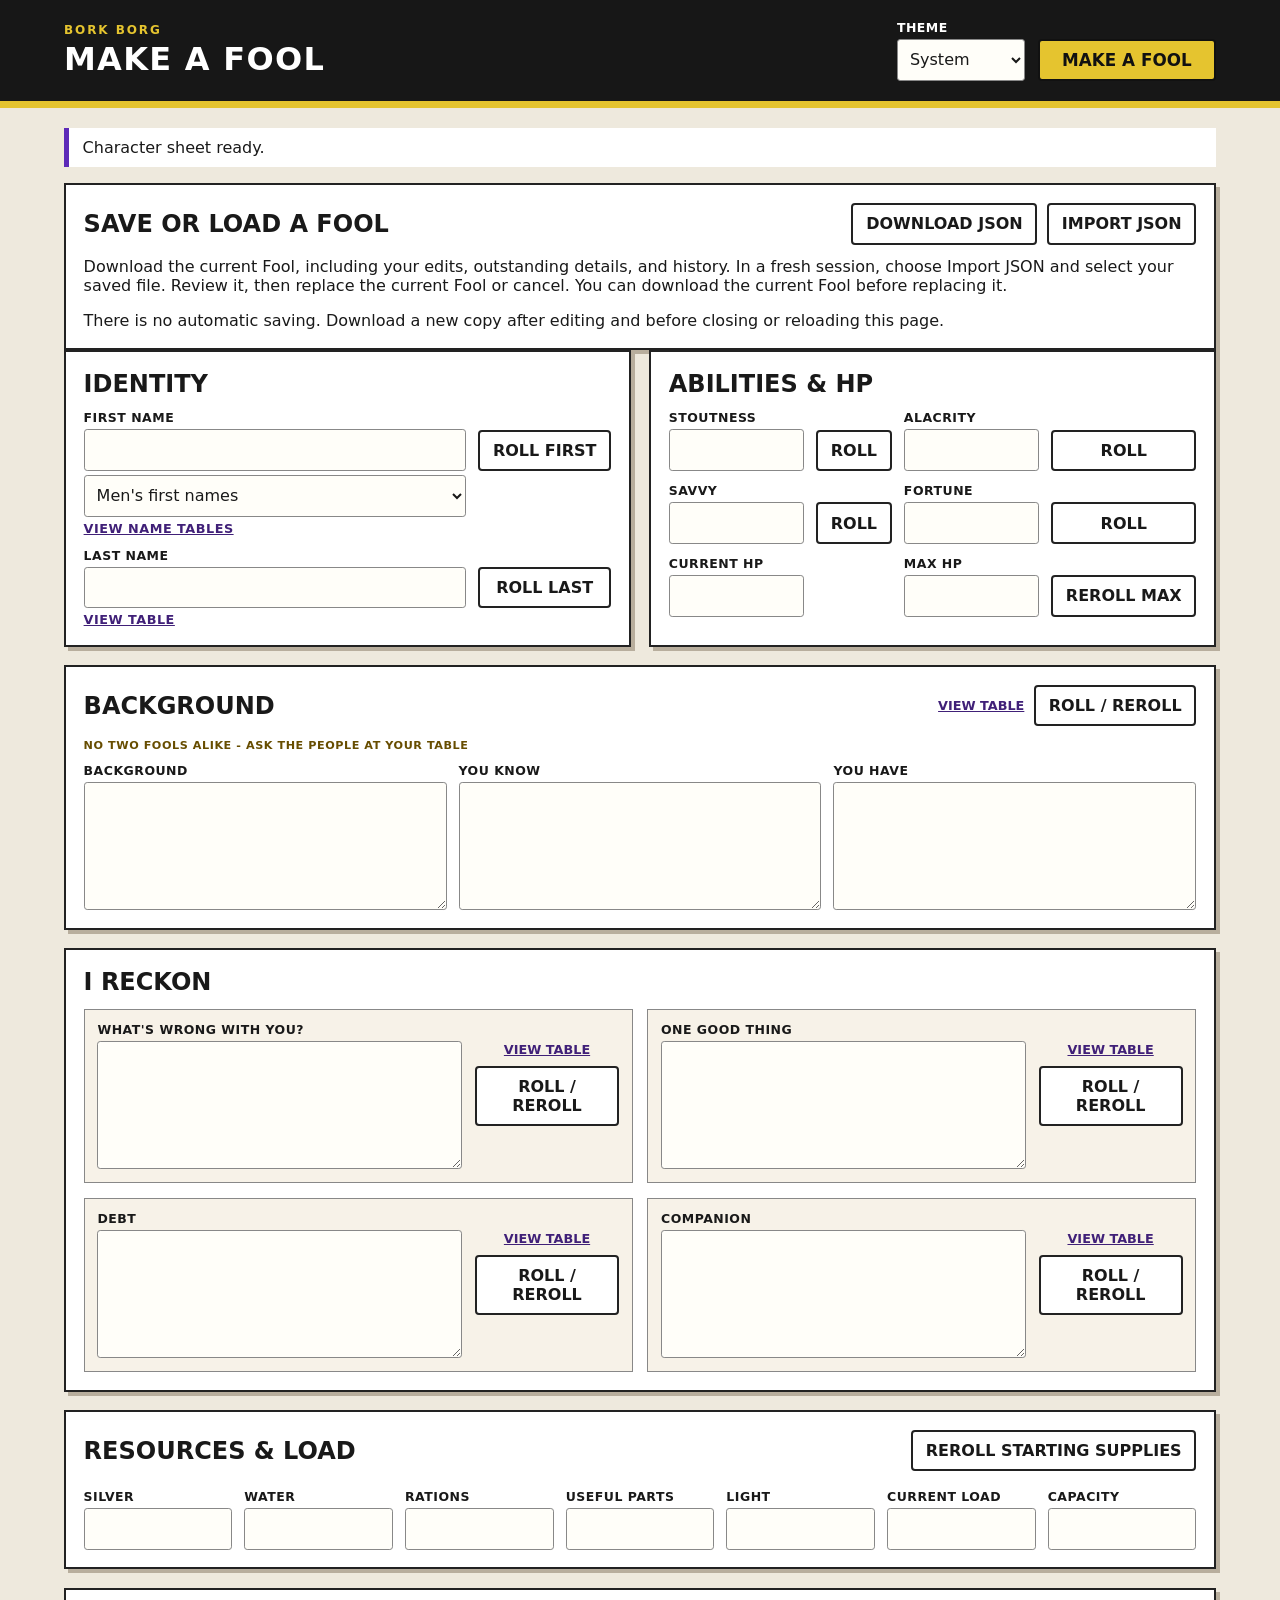
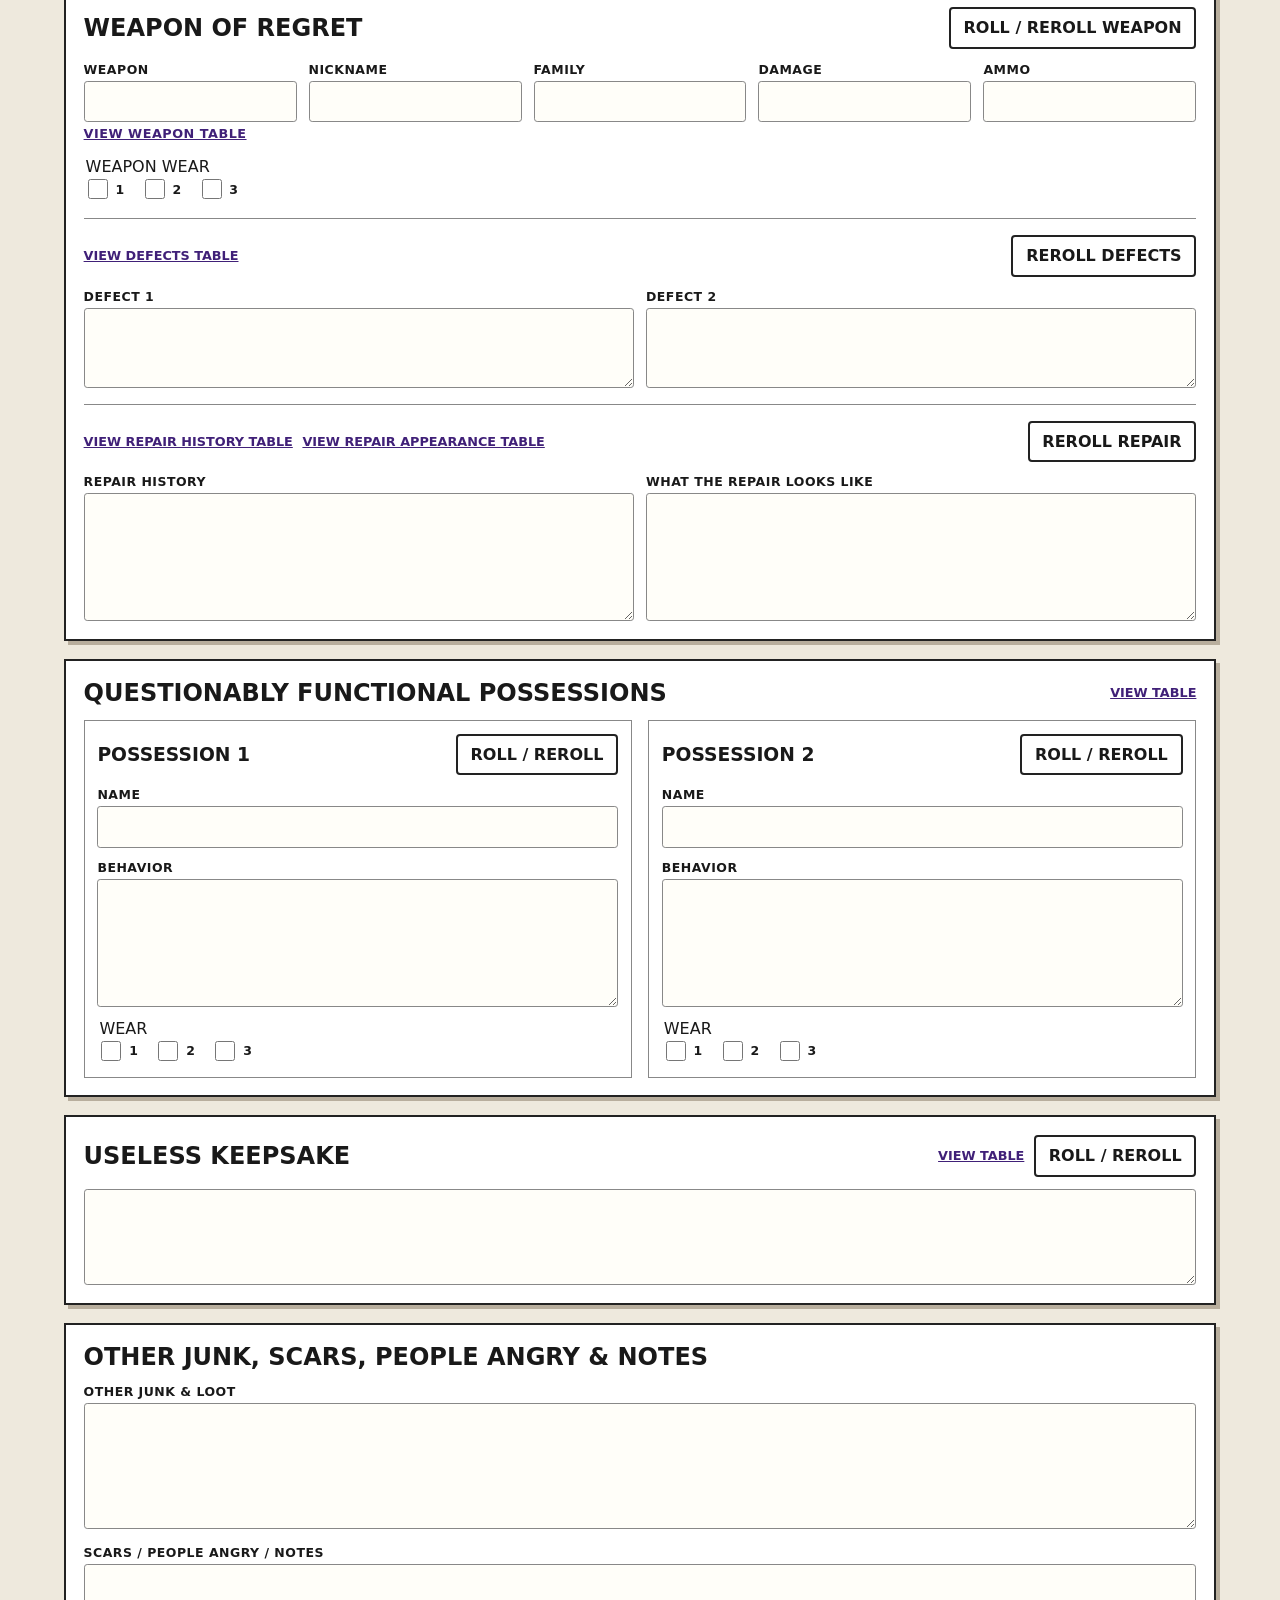
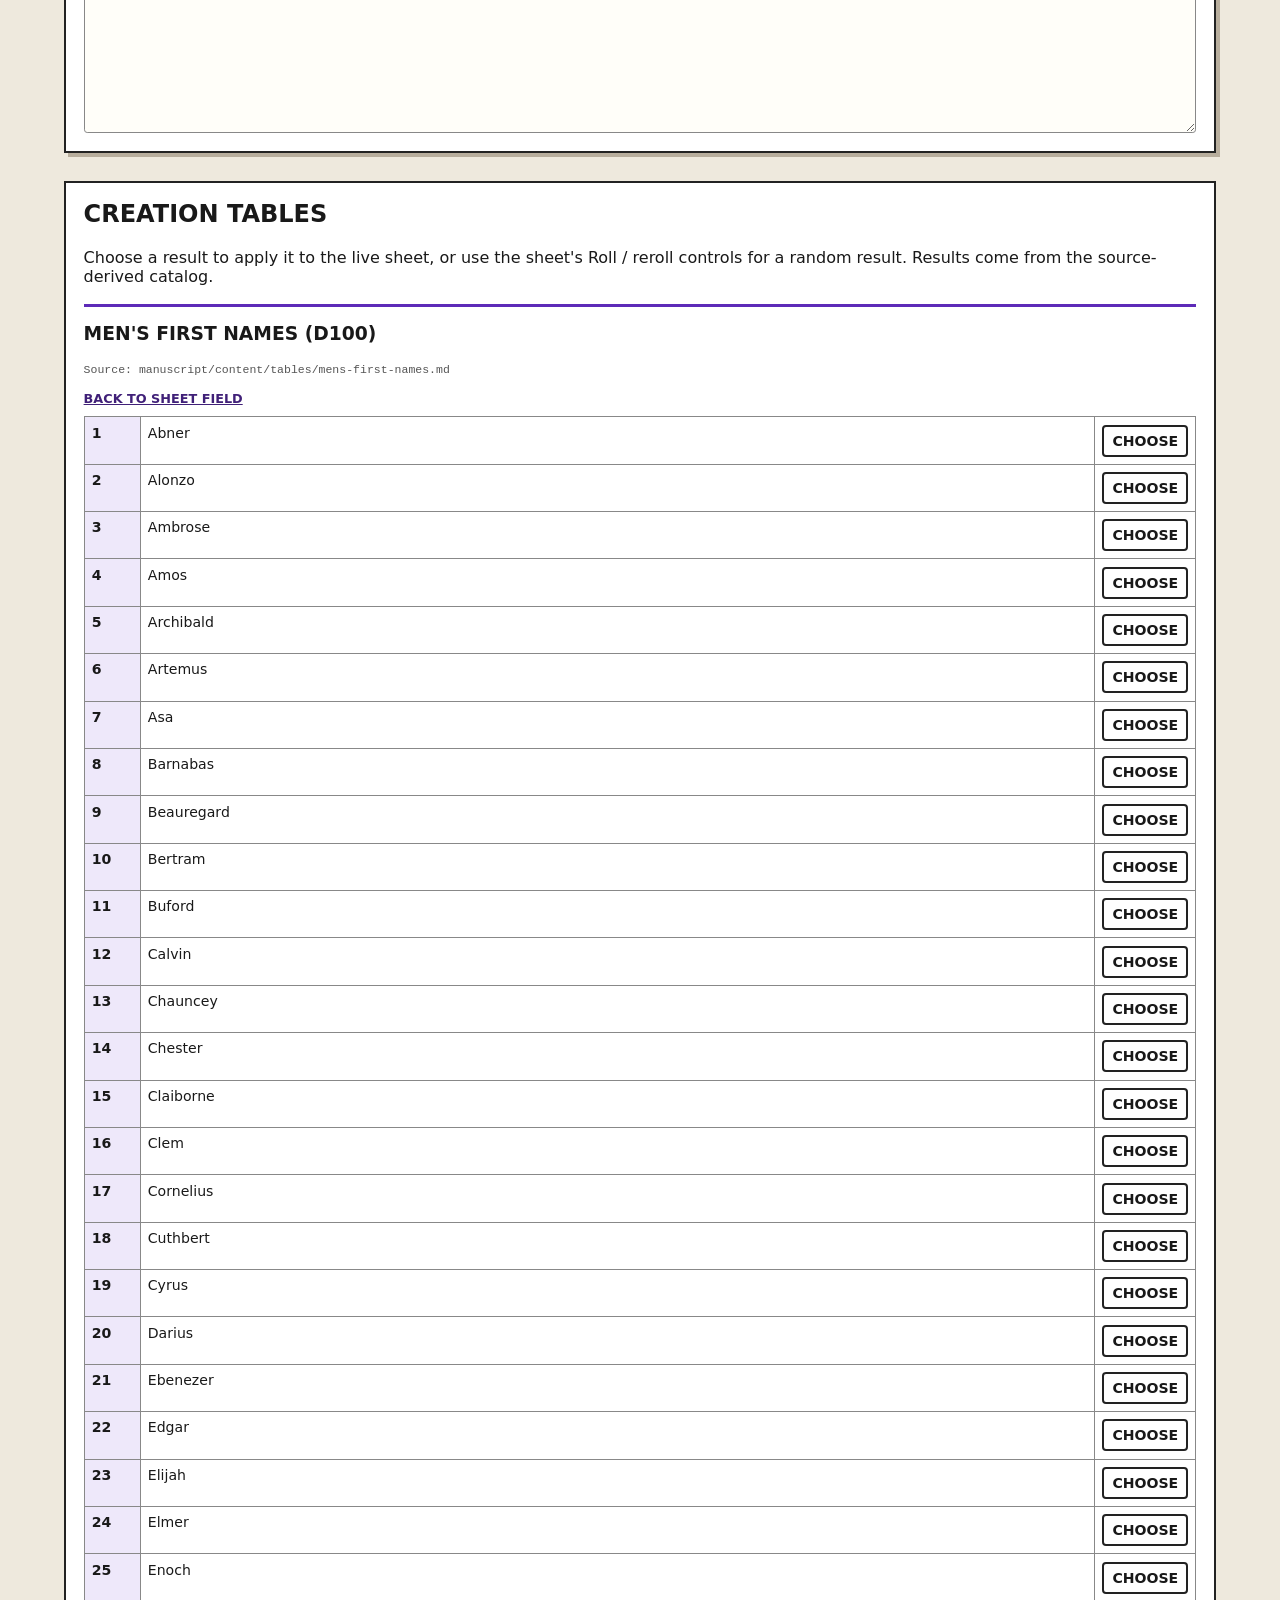
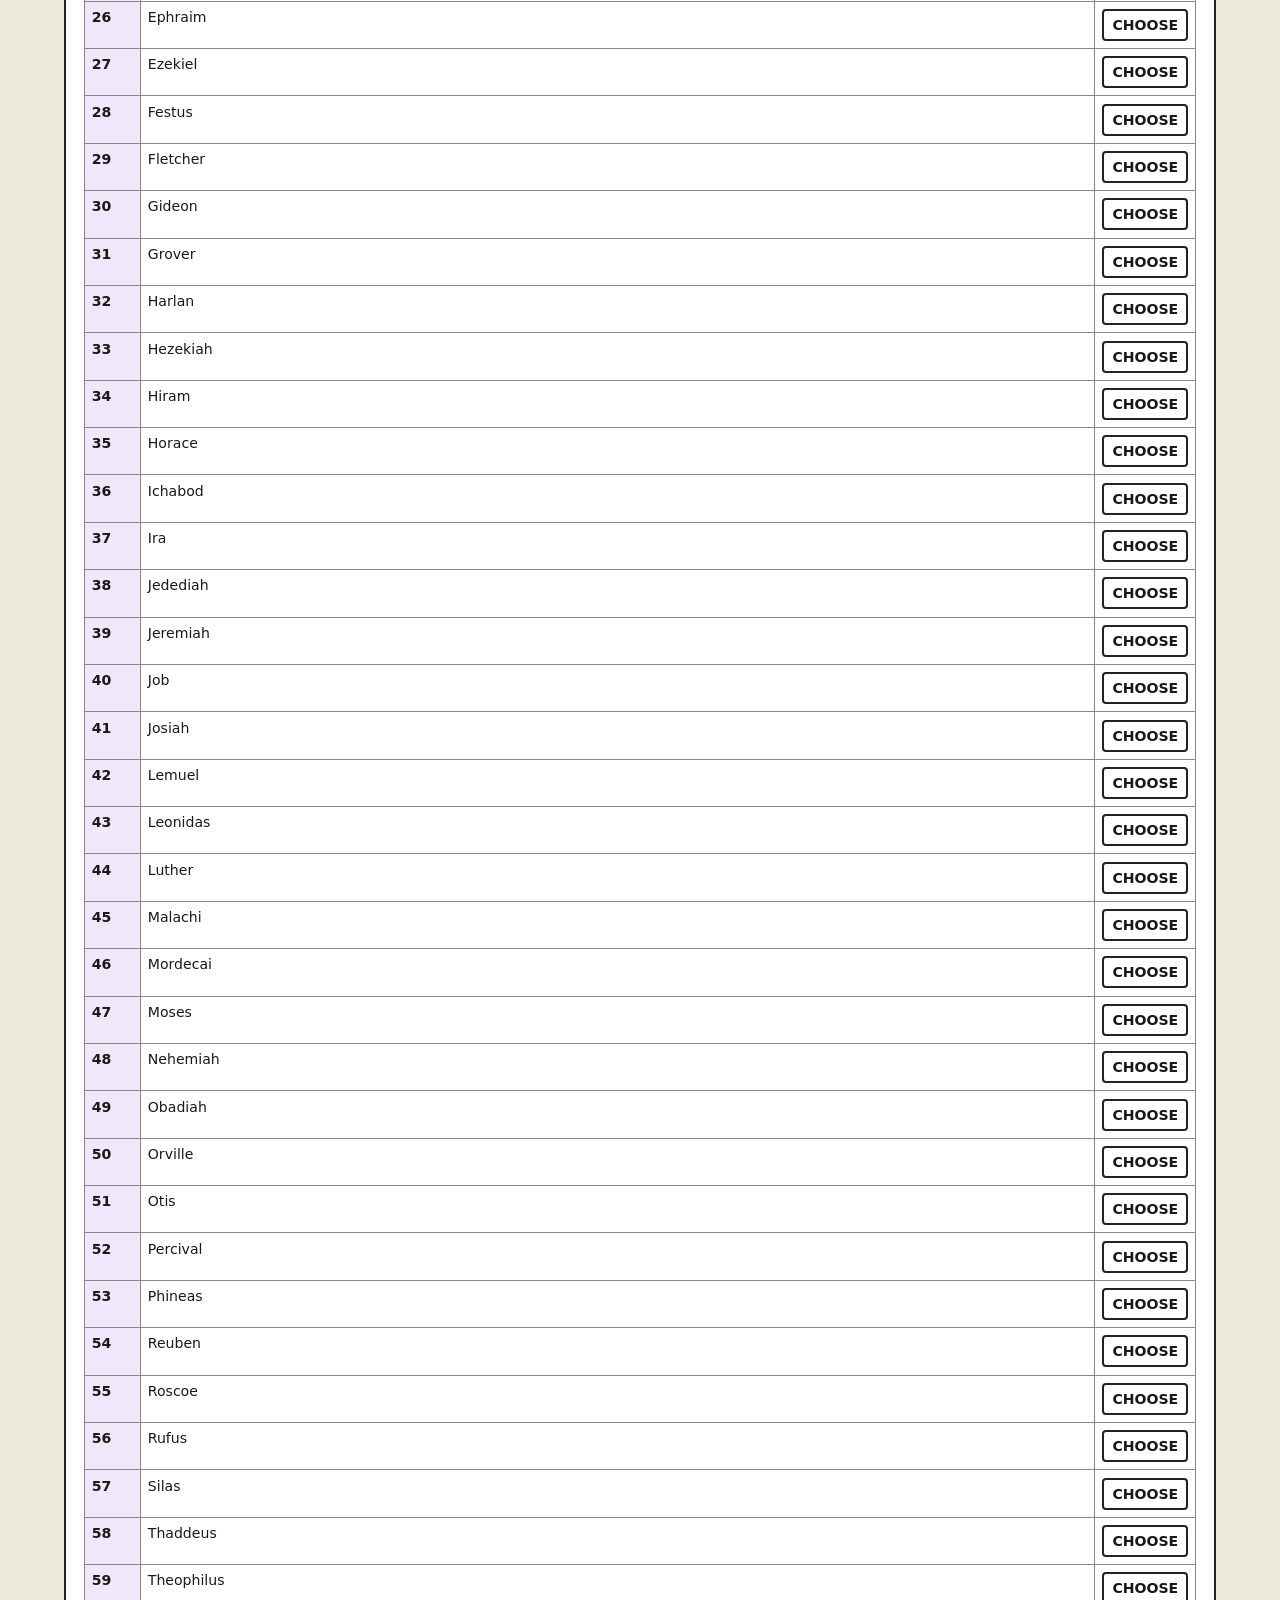
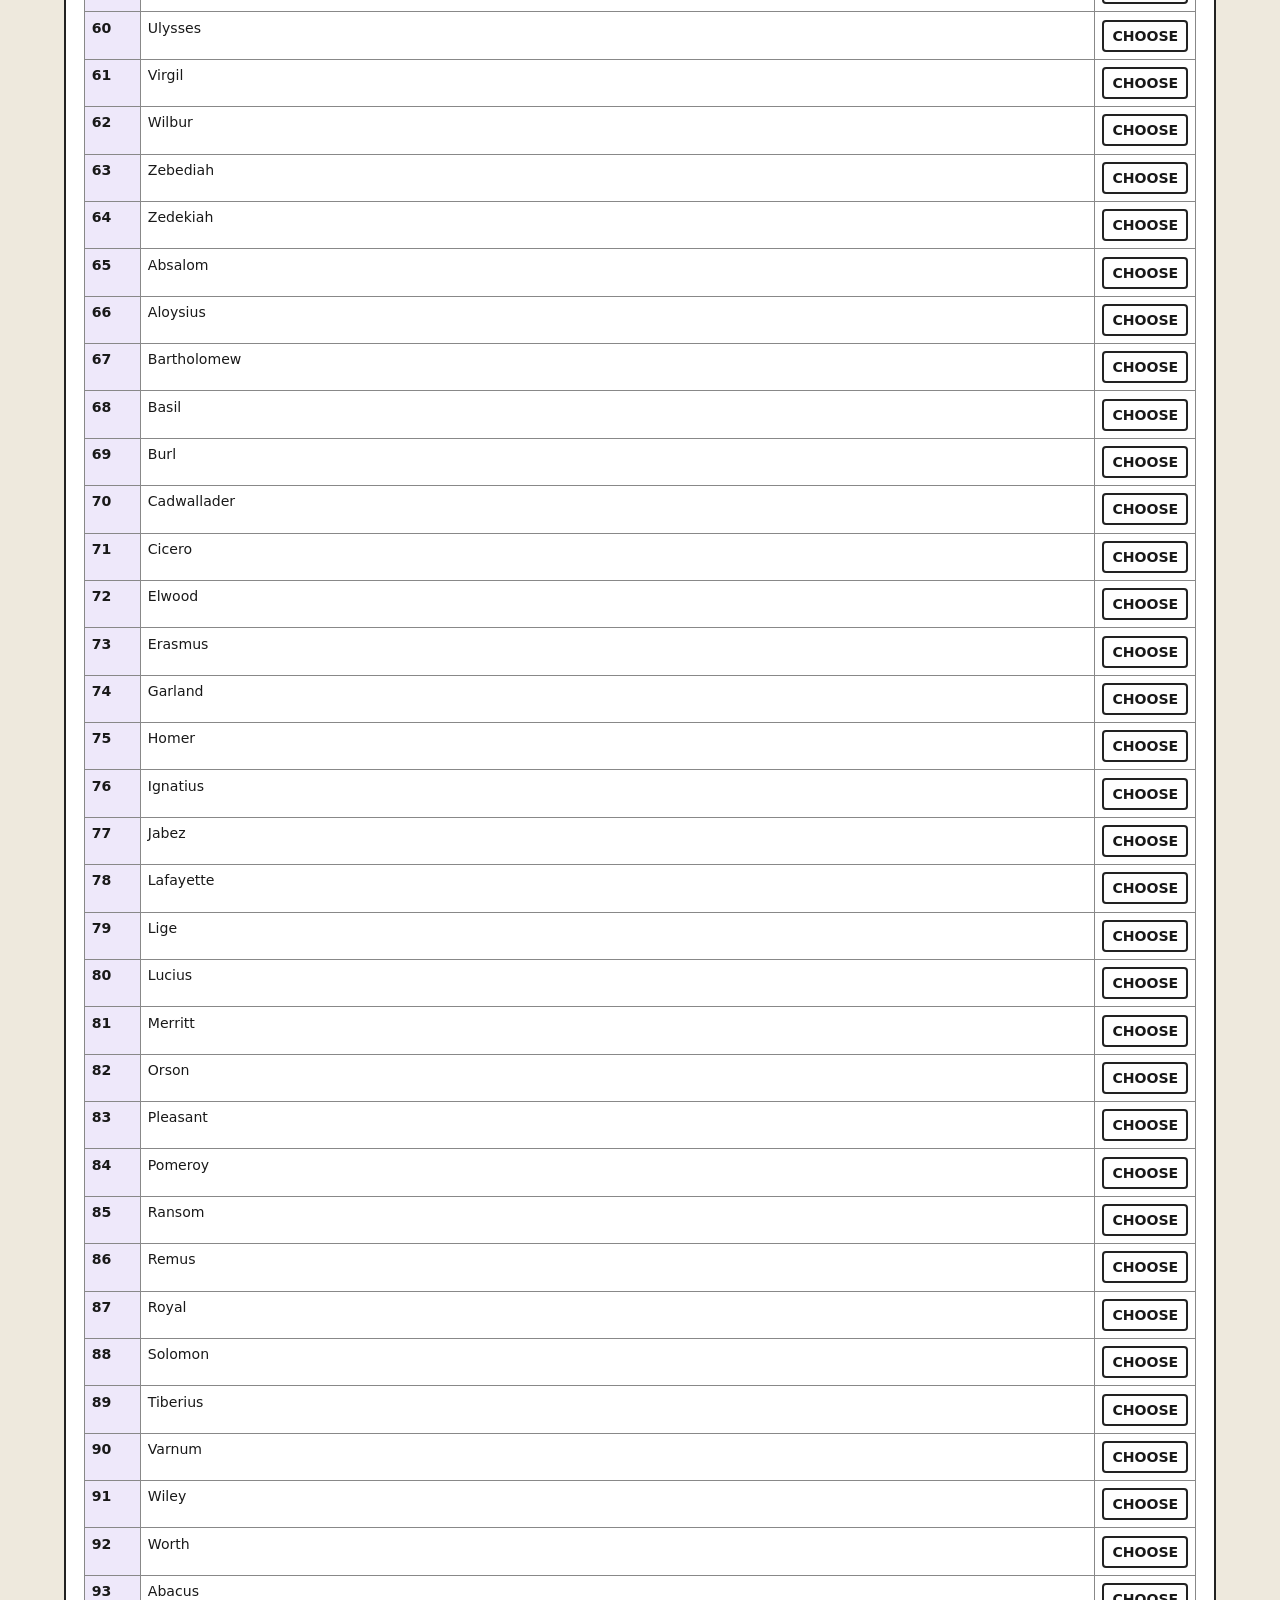
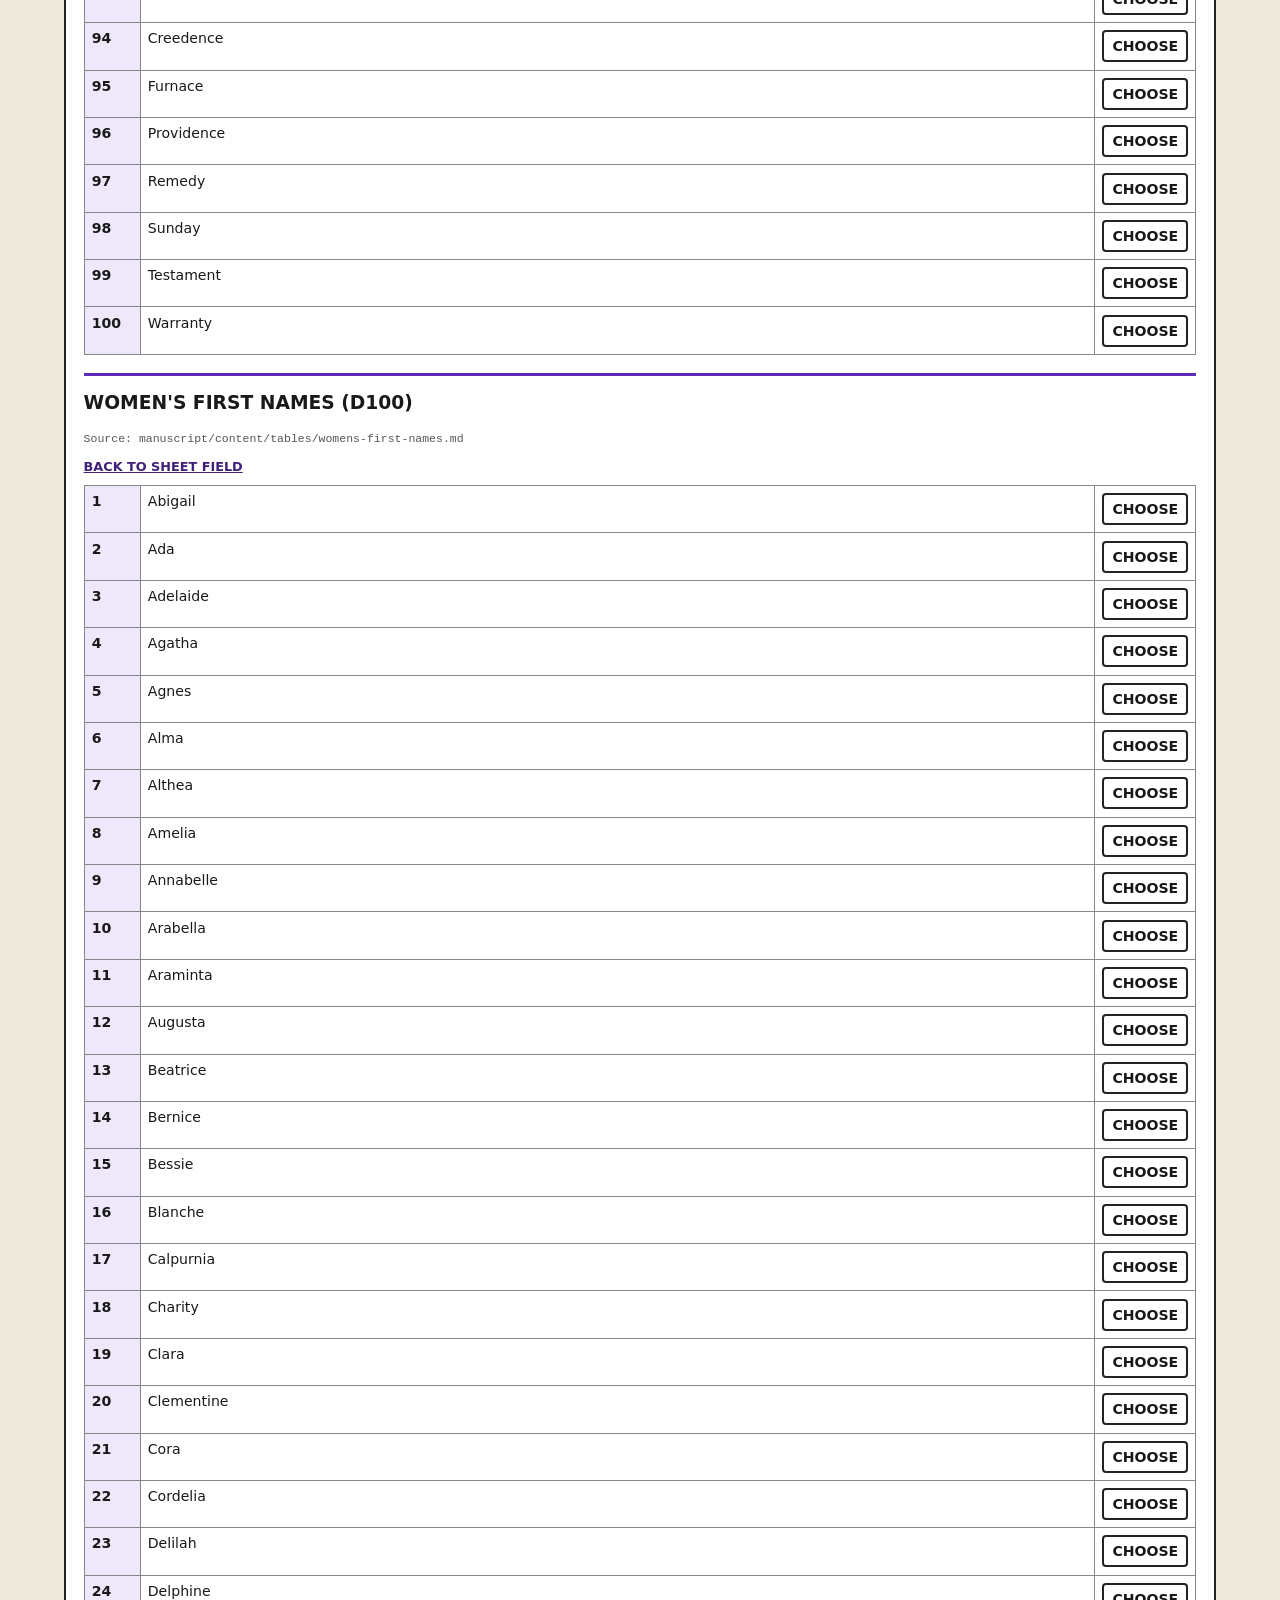
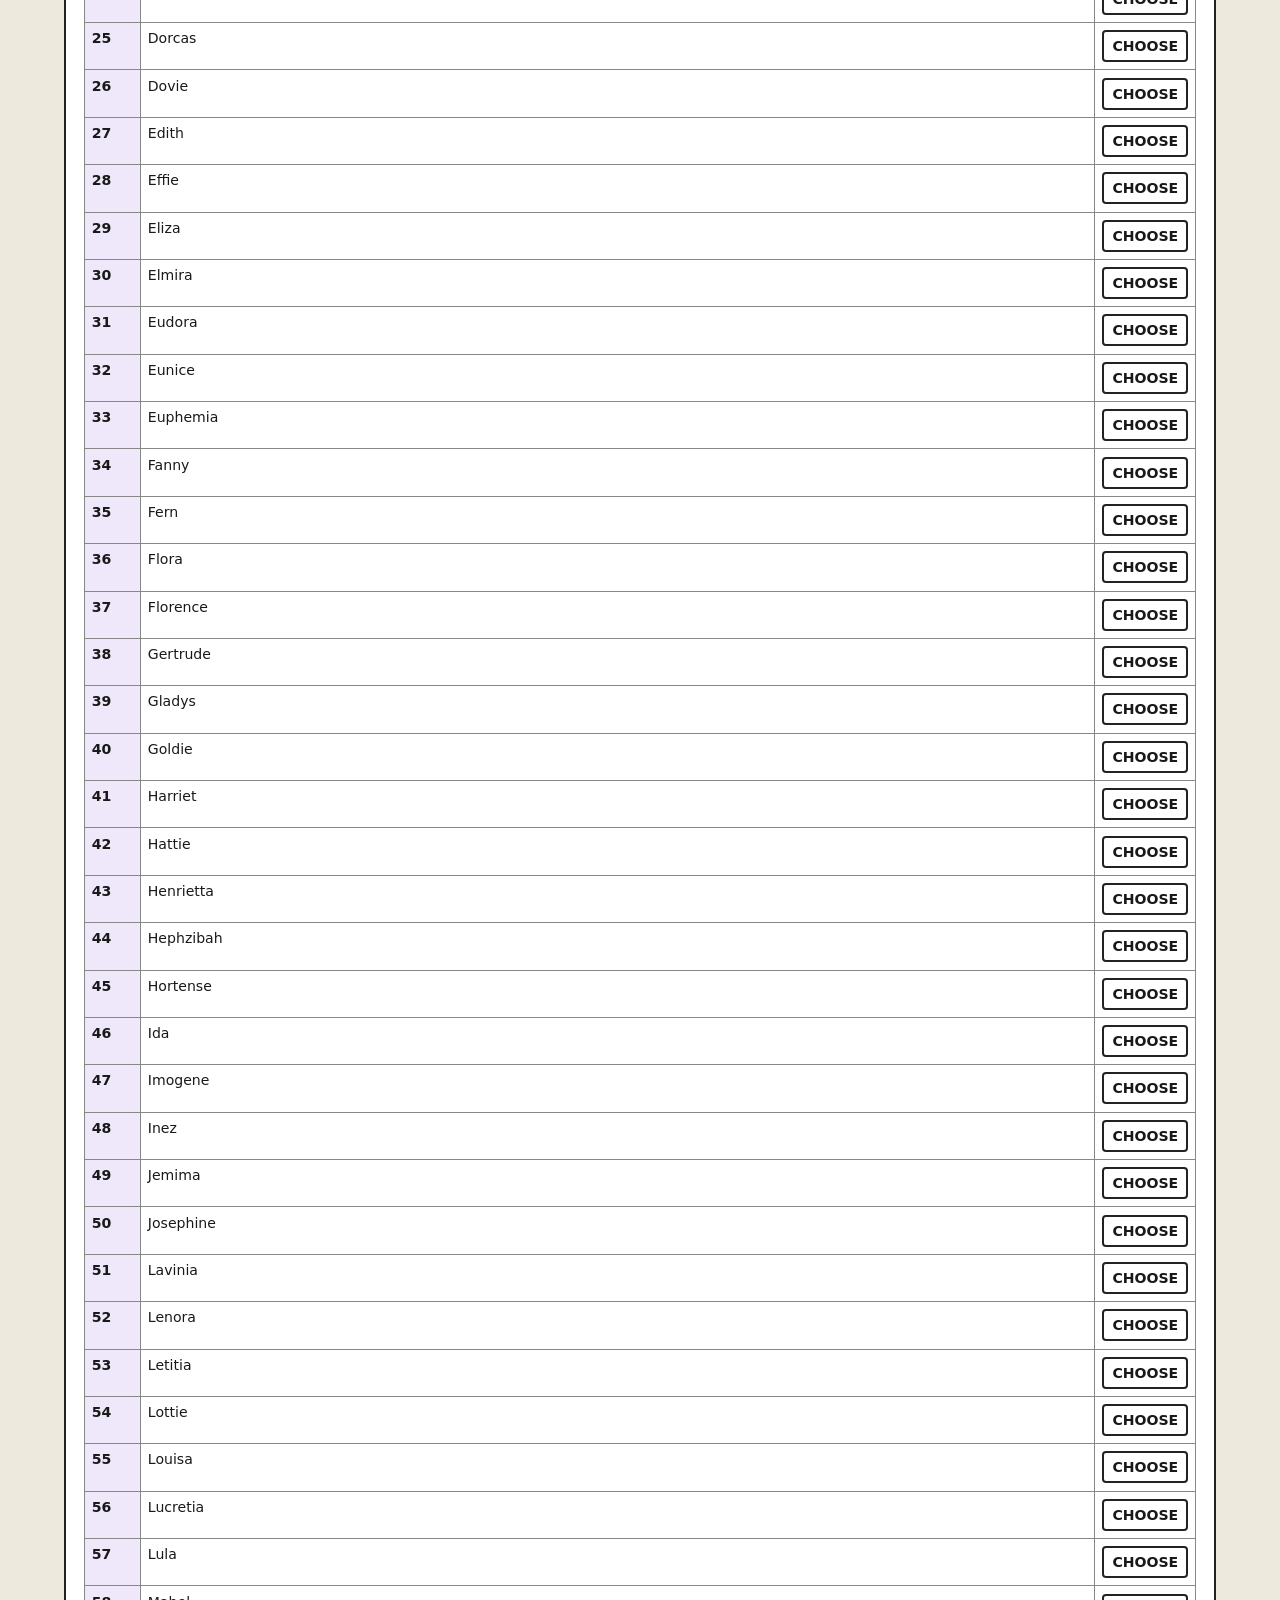
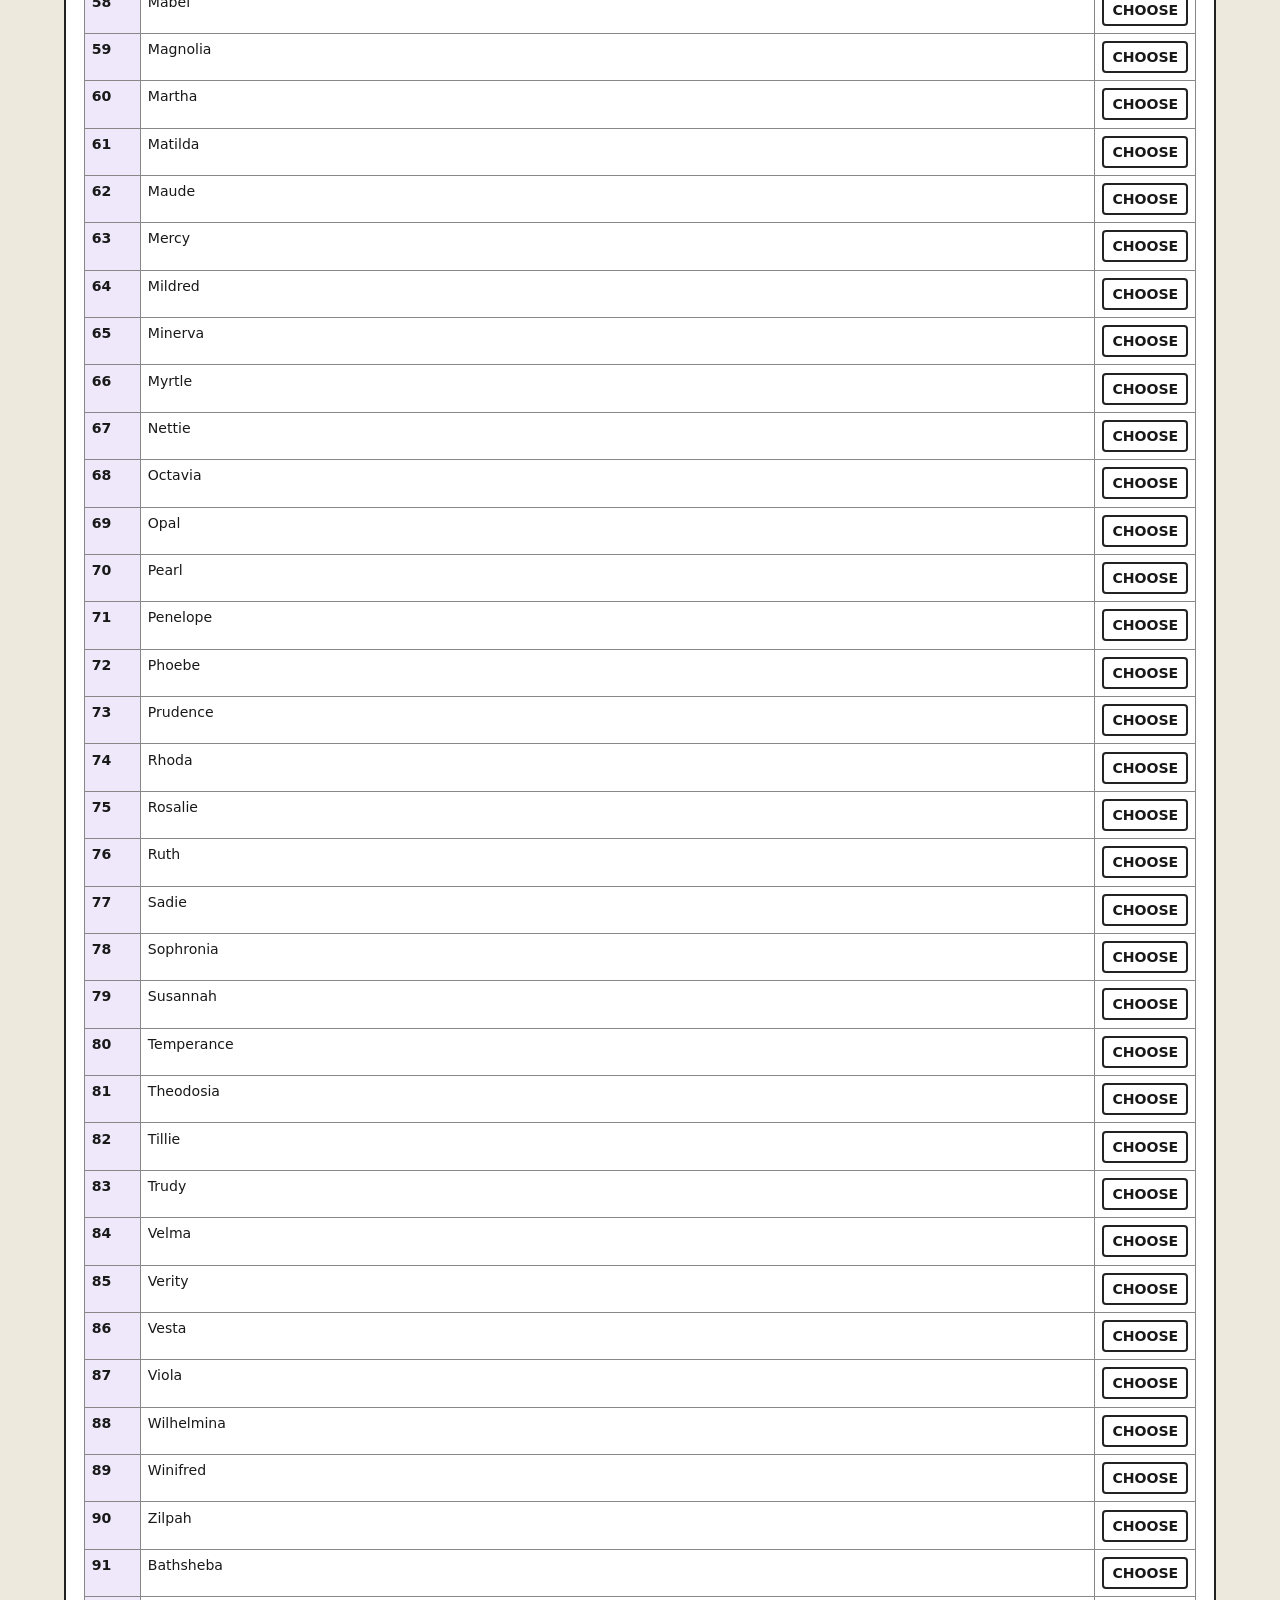
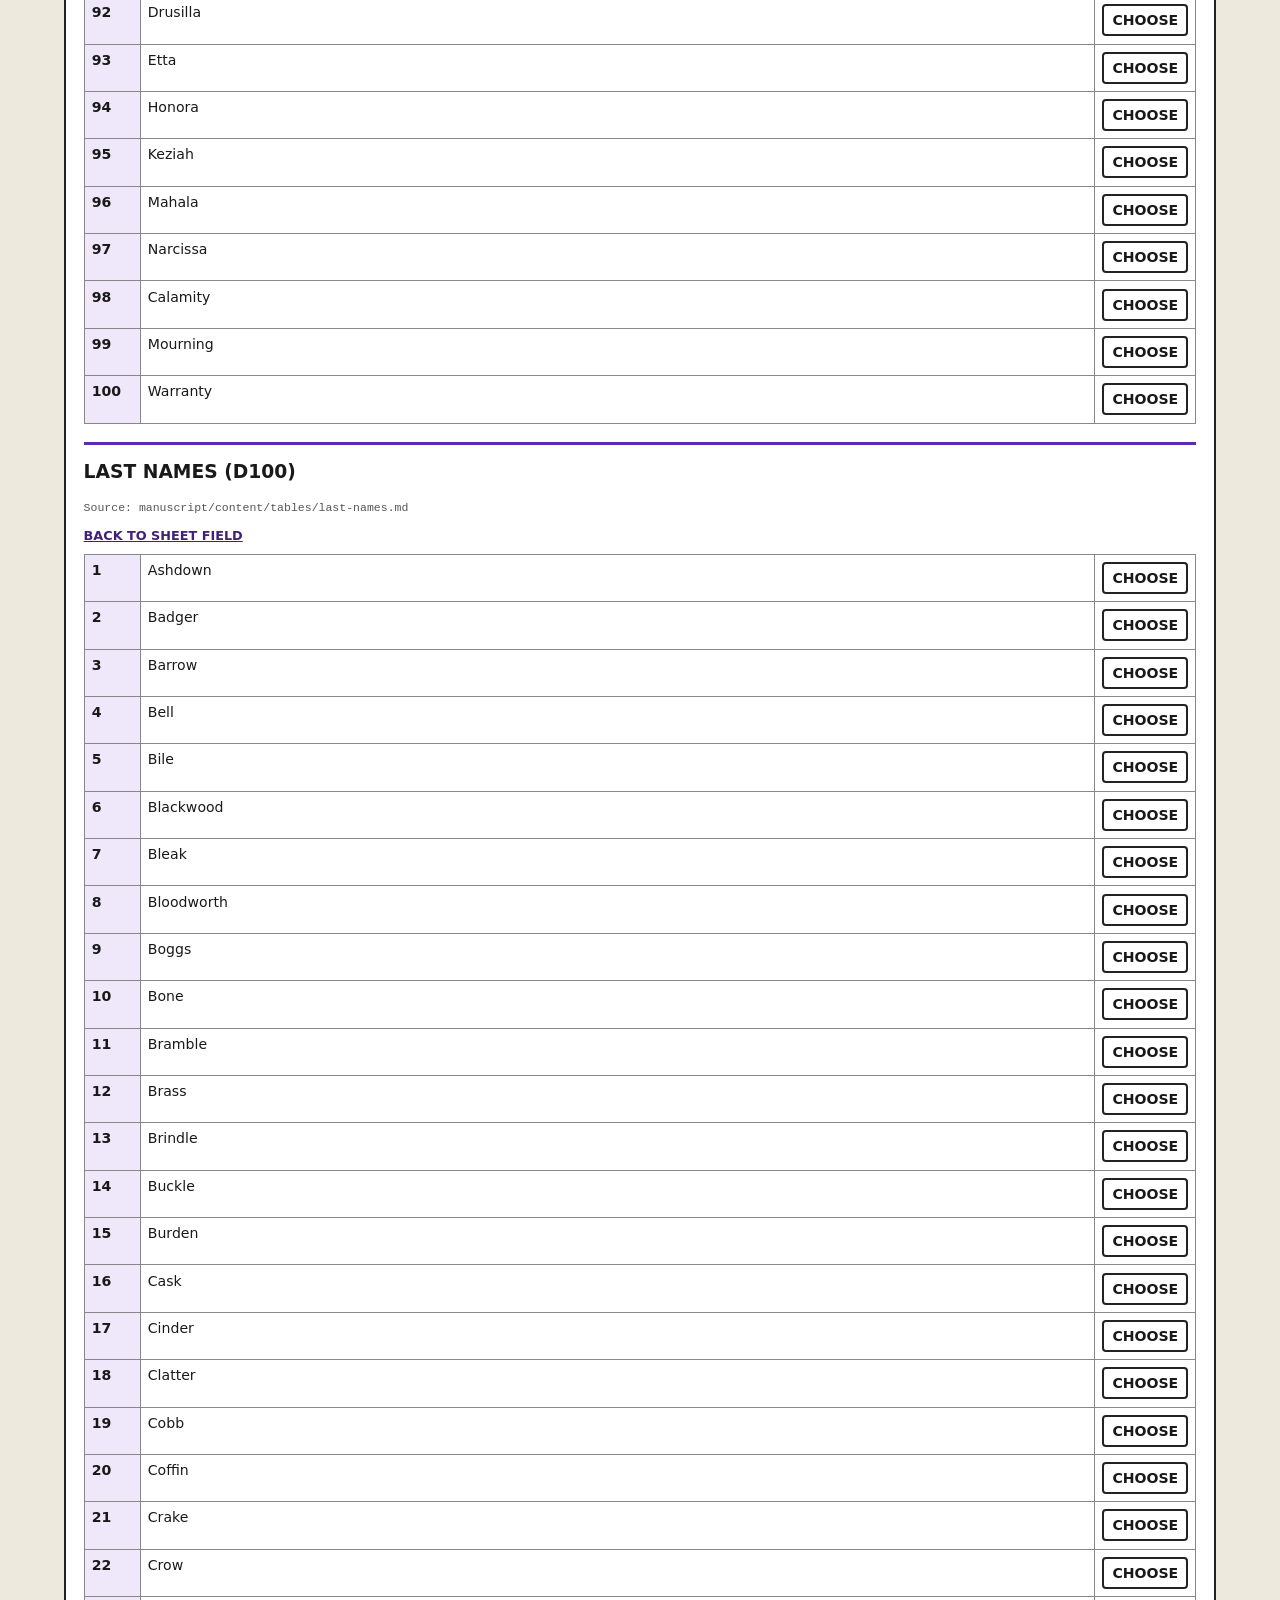
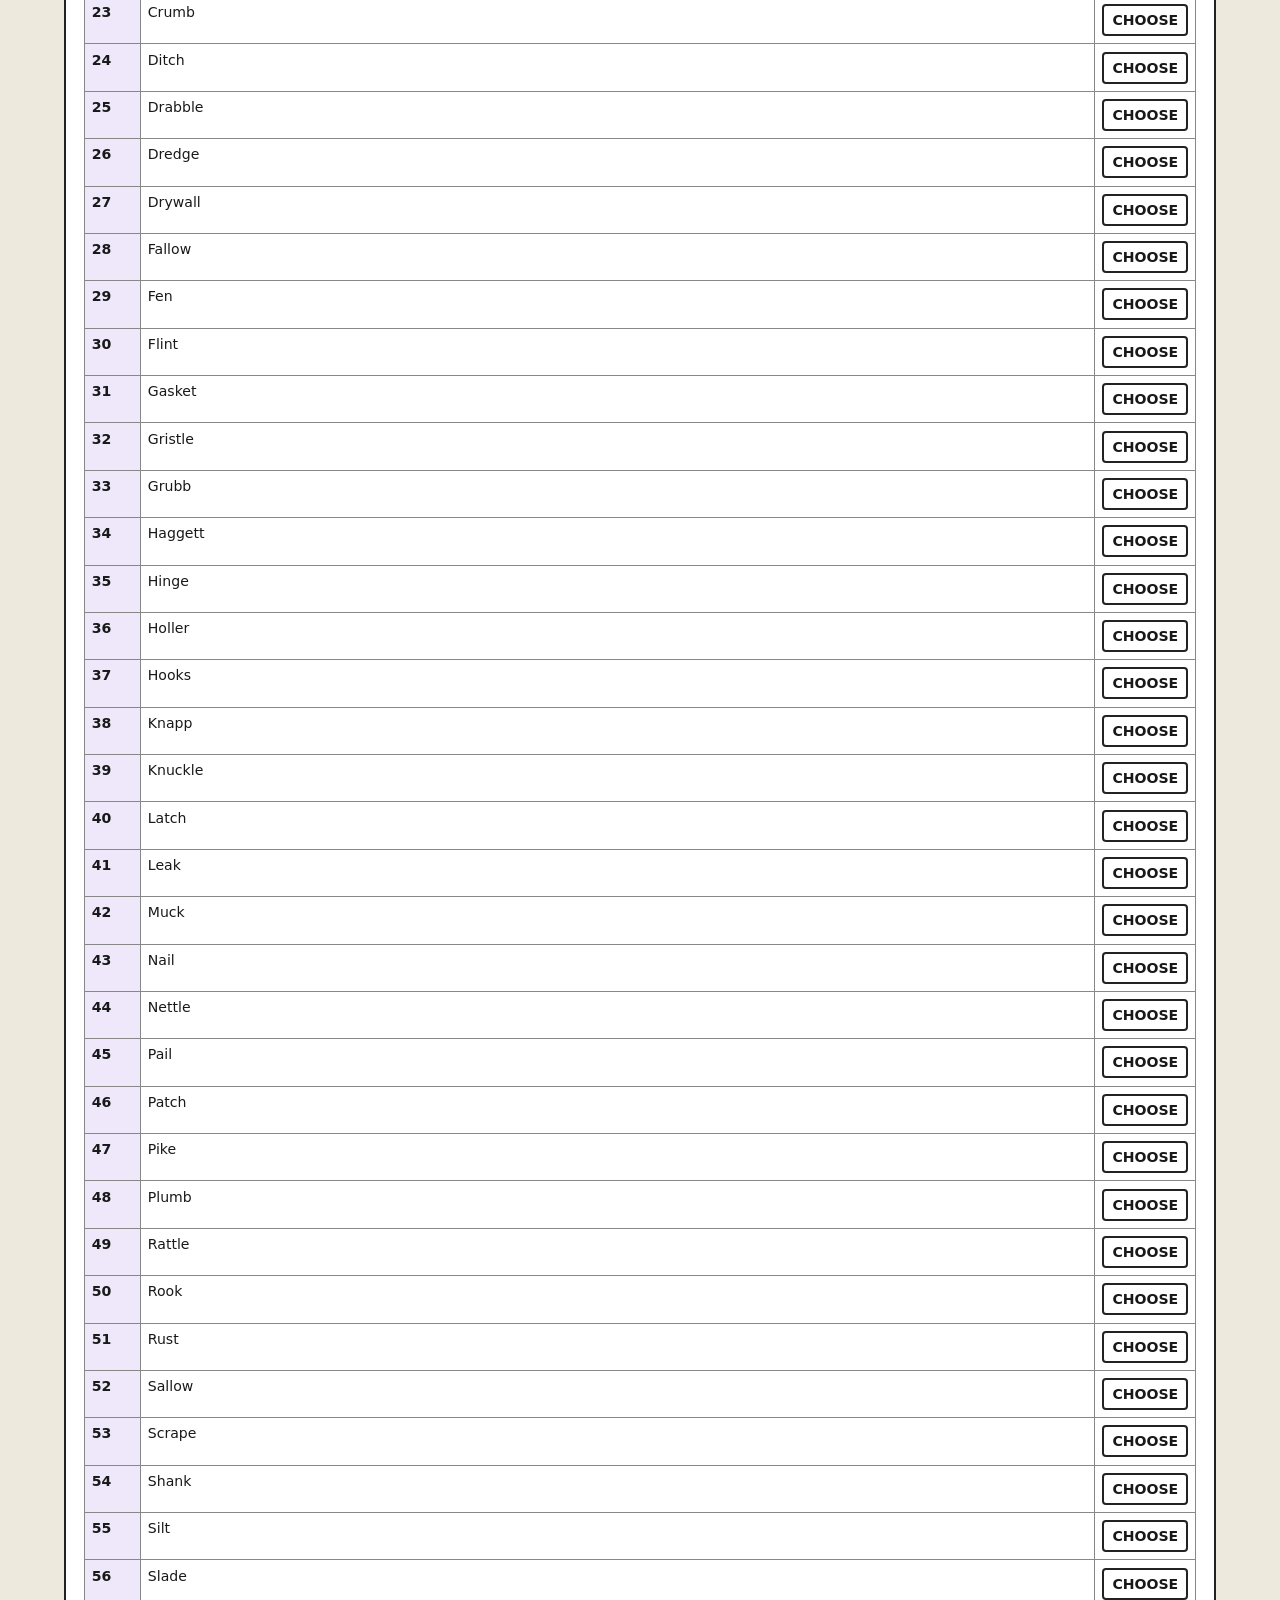
==== borkborg/make-a-fool/index.html @ 1eb0c8d5 "Publish MAKE A FOOL 4a5b3701d172ec41704e5672329fcdce1bb8256c" ====
<!doctype html>
<html lang="en">
<head>
  <meta charset="utf-8">
  <meta name="viewport" content="width=device-width, initial-scale=1">
  <meta name="color-scheme" content="light dark">
  <title>BORK BORG - MAKE A FOOL</title>
  <link rel="stylesheet" href="app.css">
</head>
<body>
  <header class="masthead">
    <div><p class="eyebrow">BORK BORG</p><h1>MAKE A FOOL</h1></div>
    <div class="masthead-actions">
      <label class="theme-picker">Theme<select id="theme-choice"><option value="system">System</option><option value="light">Light</option><option value="dark">Dark</option></select></label>
      <button id="make-fool" class="primary" type="button">MAKE A FOOL</button>
      <p id="theme-feedback" class="theme-feedback" role="status" hidden></p>
    </div>
  </header>
  <main>
    <section id="choice-panel" class="candidate" hidden aria-labelledby="choice-title">
      <div><p class="eyebrow">Outstanding character details</p><h2 id="choice-title">Finish these when you are ready</h2><p>These details do not stop you from using or editing the rest of the Fool.</p></div>
      <div id="choices" class="choices" aria-live="polite"></div>
    </section>
    <p id="status" class="status" role="status" aria-live="polite">Ready to make trouble.</p>
    <section class="card" aria-labelledby="backup-title"><div class="section-title"><h2 id="backup-title">Save or load a Fool</h2><div class="actions"><button id="download-json" type="button">Download JSON</button><button id="import-json" type="button" aria-haspopup="dialog">Import JSON</button></div></div><input id="import-file" type="file" accept=".json,application/json" hidden><p>Download the current Fool, including your edits, outstanding details, and history. In a fresh session, choose Import JSON and select your saved file. Review it, then replace the current Fool or cancel. You can download the current Fool before replacing it.</p><p>There is no automatic saving. Download a new copy after editing and before closing or reloading this page.</p></section>
    <dialog id="import-dialog" class="card import-dialog" aria-labelledby="import-title" aria-describedby="import-summary import-warning"><h2 id="import-title">Replace the current Fool?</h2><p id="import-summary"></p><p id="import-warning">This replaces the whole current Fool, including its history and outstanding details. Download the current Fool first if you want to keep it.</p><div class="actions"><button id="import-cancel" type="button" autofocus>Cancel</button><button id="import-backup" type="button">Download current JSON</button><button id="import-replace" type="button">Replace with imported Fool</button></div><p id="import-status" role="status" aria-live="polite"></p></dialog>
    <form id="sheet" class="sheet" novalidate>
      <section class="card identity"><div class="section-title"><h2>Identity</h2></div><div class="grid two">
        <label id="field-first-name">First name<input data-field="identity.name.firstName"><select id="first-name-table" aria-label="First-name table"><option value="first_name_men">Men's first names</option><option value="first_name_women">Women's first names</option></select><a class="table-link" href="#table-first_name_men">View name tables</a></label><button data-roll="firstName" type="button">Roll first</button>
        <label id="field-last-name">Last name<input data-field="identity.name.lastName"><a class="table-link" href="#table-last_name">View table</a></label><button data-roll="lastName" type="button">Roll last</button>
      </div></section>
      <section class="card"><div class="section-title"><h2>Abilities &amp; HP</h2></div><div class="grid abilities">
        <label>STOUTNESS<input inputmode="numeric" data-field="abilities.stoutness"></label><button data-roll="stoutness" type="button">Roll</button>
        <label>ALACRITY<input inputmode="numeric" data-field="abilities.alacrity"></label><button data-roll="alacrity" type="button">Roll</button>
        <label>SAVVY<input inputmode="numeric" data-field="abilities.savvy"></label><button data-roll="savvy" type="button">Roll</button>
        <label>FORTUNE<input inputmode="numeric" data-field="abilities.fortune"></label><button data-roll="fortune" type="button">Roll</button>
        <label>Current HP<input inputmode="numeric" data-field="health.hp.current"></label><span></span>
        <label>Max HP<input inputmode="numeric" data-field="health.hp.maximum"></label><button data-roll="hp" type="button">Reroll max</button>
      </div></section>
      <section id="field-background" class="card wide"><div class="section-title"><h2>Background</h2><div class="actions"><a class="table-link" href="#table-background">View table</a><button data-roll="background" type="button">Roll / reroll</button></div></div><p class="reminder">NO TWO FOOLS ALIKE - ASK THE PEOPLE AT YOUR TABLE</p><div class="grid three"><label>Background<textarea data-field="background.name"></textarea></label><label>You Know<textarea data-field="background.know"></textarea></label><label>You Have<textarea data-field="background.have"></textarea></label></div></section>
      <section class="card wide"><div class="section-title"><h2>I Reckon</h2></div><div class="reckon">
        <div class="reckon-item"><label id="field-wrong">What's Wrong With You?<textarea data-field="identity.wrong"></textarea></label><div class="reckon-actions"><a class="table-link" href="#table-wrong">View table</a><button data-roll="wrong" type="button">Roll / reroll</button></div></div>
        <div class="reckon-item"><label id="field-good">One Good Thing<textarea data-field="identity.good"></textarea></label><div class="reckon-actions"><a class="table-link" href="#table-good">View table</a><button data-roll="good" type="button">Roll / reroll</button></div></div>
        <div class="reckon-item"><label id="field-debt">Debt<textarea data-field="identity.debt"></textarea></label><div class="reckon-actions"><a class="table-link" href="#table-debt">View table</a><button data-roll="debt" type="button">Roll / reroll</button></div></div>
        <div class="reckon-item"><label id="field-companion">Companion<textarea data-field="identity.companion"></textarea></label><div class="reckon-actions"><a class="table-link" href="#table-companion">View table</a><button data-roll="companion" type="button">Roll / reroll</button></div></div>
      </div></section>
      <section class="card wide supplies"><div class="section-title"><h2>Resources &amp; Load</h2><button data-roll="supplies" type="button">Reroll starting supplies</button></div><div class="grid resources"><label>Silver<input data-field="resources.silver"></label><label>Water<input data-field="resources.water"></label><label>Rations<input data-field="resources.rations"></label><label>Useful Parts<input data-field="resources.parts"></label><label>Light<input data-field="resources.light"></label><label>Current load<input data-field="inventory.load.current"></label><label>Capacity<input data-field="inventory.load.capacity"></label></div></section>
      <section id="field-weapon" class="card wide"><div class="section-title"><h2>Weapon of Regret</h2><button data-roll="weapon" type="button">Roll / reroll weapon</button></div><div class="grid weapon"><label>Weapon<input data-field="weapon.type"><a class="table-link" href="#table-weapon">View Weapon table</a></label><label>Nickname<input data-field="weapon.nickname"></label><label>Family<input data-field="weapon.family"></label><label>Damage<input data-field="weapon.damage"></label><label>Ammo<input data-field="weapon.ammo_die"></label></div><fieldset class="wear"><legend>Weapon Wear</legend><label><input type="checkbox" data-field="weapon.wear.1"> 1</label><label><input type="checkbox" data-field="weapon.wear.2"> 2</label><label><input type="checkbox" data-field="weapon.wear.3"> 3</label></fieldset><div class="field-toolbar actions"><a class="table-link" href="#table-defect">View Defects table</a><button data-roll="defects" type="button">Reroll defects</button></div><div id="field-defects" class="grid equal-two"><label>Defect 1<textarea data-field="weapon.defects.1"></textarea></label><label>Defect 2<textarea data-field="weapon.defects.2"></textarea></label></div><div class="repair-toolbar"><div class="actions"><a class="table-link" href="#table-repair">View Repair History table</a><a class="table-link" href="#table-repair_appearance">View Repair Appearance table</a><button data-roll="repair" type="button">Reroll repair</button></div></div><div id="field-repair" class="grid equal-two"><label>Repair history<textarea data-field="weapon.repair_history"></textarea></label><label>What the repair looks like<textarea data-field="weapon.repair_appearance"></textarea></label></div></section>
      <section id="field-possessions" class="card wide"><div class="section-title"><h2>Questionably Functional Possessions</h2><a class="table-link" href="#table-possession">View table</a></div><div id="possessions" class="possessions"></div></section>
      <section id="field-keepsake" class="card wide keepsake"><div class="section-title"><h2 id="keepsake-title">Useless Keepsake</h2><div class="actions"><a class="table-link" href="#table-keepsake">View table</a><button data-roll="keepsake" type="button">Roll / reroll</button></div></div><textarea aria-labelledby="keepsake-title" data-field="keepsake.description"></textarea></section>
      <section class="card wide notes"><div class="section-title"><h2>Other Junk, Scars, People Angry &amp; Notes</h2></div><label>Other Junk &amp; Loot<textarea rows="5" data-field="inventory.other_junk"></textarea></label><label>Scars / People Angry / Notes<textarea rows="7" data-field="notes.scars_people_angry"></textarea></label></section>
    </form>
    <section id="creation-tables" class="creation-tables" aria-labelledby="creation-tables-title"><h2 id="creation-tables-title">Creation tables</h2><p>Choose a result to apply it to the live sheet, or use the sheet's Roll / reroll controls for a random result. Results come from the source-derived catalog.</p><div id="tables"></div></section>
    <details class="serialization"><summary>Portable state preview</summary><p>This read-only JSON shows the current Fool included by Download JSON. Import JSON restores a saved Fool after your replacement confirmation. There is no automatic saving.</p><textarea id="serialized" readonly aria-label="Serialized portable Fool state"></textarea></details>
  </main>
  <script type="module" src="theme.mjs"></script>
  <script type="module" src="app.mjs"></script>
</body>
</html>
---- borkborg/make-a-fool/app.css ----
:root {
  color-scheme: light;
  font-family: ui-sans-serif, system-ui, sans-serif;
  --page: #eee9dd;
  --ink: #191919;
  --surface: #fff;
  --surface-alt: #f7f2e8;
  --field: #fffef9;
  --border: #222;
  --border-soft: #888;
  --shadow: #b8ae9d;
  --masthead: #171717;
  --masthead-ink: #fff;
  --accent: #e5c42f;
  --accent-hover: #f4da63;
  --focus: #5d2ab8;
  --focus-soft: #eee8fa;
  --link: #402078;
  --reminder: #674d00;
  --muted: #555;
  --badge: #5d2ab8;
  --badge-ink: #fff;
  --accent-ink: #111;
  --error: #9c1748;
  --disabled: #ddd8ce;
  --disabled-ink: #555;
  --palette-magenta: #FF0080;
  --palette-amber: #FFC000;
}
* { box-sizing: border-box; }
body { margin: 0; background: var(--page); color: var(--ink); }
a { color: var(--link); }
.masthead-actions { display: flex; align-items: end; flex-wrap: wrap; gap: .8rem; }
.theme-picker { min-width: 8rem; }
.theme-feedback { margin: 0; max-width: 22rem; font-size: .8rem; }
.masthead { display: flex; align-items: center; justify-content: space-between; gap: 1rem; padding: 1.25rem max(1rem, calc((100vw - 72rem) / 2)); background: var(--masthead); color: var(--masthead-ink); border-bottom: .45rem solid var(--accent); }
h1, h2, h3, p { margin-top: 0; }
button, .table-link, h1, h2, h3, h4, h5, h6, summary, legend, th { text-transform: uppercase; }
h1 { margin-bottom: 0; letter-spacing: .04em; }
.eyebrow { margin-bottom: .2rem; color: var(--accent); font-size: .75rem; font-weight: 800; letter-spacing: .16em; text-transform: uppercase; }
main { width: min(72rem, calc(100% - 2rem)); margin: 1.25rem auto 3rem; }
button { min-height: 2.6rem; padding: .55rem .8rem; border: 2px solid var(--border); border-radius: .25rem; background: var(--surface); color: var(--ink); font: inherit; font-weight: 750; cursor: pointer; }
button:hover:not(:disabled) { background: var(--accent-hover); color: var(--accent-ink); }
button:disabled { background: var(--disabled); color: var(--disabled-ink); border-style: dashed; cursor: not-allowed; }
[aria-invalid="true"] { border: 2px solid var(--error); }
[role="alert"], .error { color: var(--error); }
a:hover { text-decoration-thickness: .15em; }
input[type="checkbox"] { accent-color: var(--accent); }
dialog { background: var(--surface); color: var(--ink); border: 2px solid var(--border); }
button:focus-visible, input:focus-visible, textarea:focus-visible, select:focus-visible, a:focus-visible, summary:focus-visible { outline: 3px solid var(--focus); outline-offset: 2px; }
.primary { padding-inline: 1.4rem; border-color: var(--accent-ink); background: var(--accent); color: var(--accent-ink); font-size: 1.05rem; }
.quiet { border-color: transparent; background: transparent; }
.status { margin: 0 0 1rem; padding: .65rem .85rem; border-left: .35rem solid var(--focus); background: var(--surface); }
.candidate { margin-bottom: 1rem; padding: 1rem; border: 3px solid var(--focus); background: var(--surface); }
.candidate .actions { margin-top: 1rem; }
.choices { display: grid; gap: .75rem; }
.choice { display: flex; align-items: end; gap: .6rem; flex-wrap: wrap; padding: .75rem; background: var(--focus-soft); }
.sheet { display: grid; grid-template-columns: repeat(2, minmax(0, 1fr)); gap: 1.15rem; }
.card { min-width: 0; padding: 1.1rem; border: 2px solid var(--border); background: var(--surface); box-shadow: .25rem .25rem 0 var(--shadow); }
.card > :last-child { margin-bottom: 0; }
.wide { grid-column: 1 / -1; }
.section-title { display: flex; align-items: center; justify-content: space-between; gap: .75rem; margin-bottom: .8rem; }
.section-title h2, .section-title h3 { margin: 0; }
.section-title { flex-wrap: wrap; }
.section-title > *, .actions > * { min-width: 0; }
.section-title button, .actions button { flex-shrink: 0; }
.grid { display: grid; gap: .75rem; }
.grid.two { grid-template-columns: minmax(0, 1fr) auto; }
.grid.equal-two { grid-template-columns: repeat(2, minmax(0, 1fr)); }
.grid.three { grid-template-columns: repeat(3, minmax(0, 1fr)); }
.abilities { grid-template-columns: minmax(0, 1fr) auto minmax(0, 1fr) auto; }
.resources, .weapon { grid-template-columns: repeat(auto-fit, minmax(8rem, 1fr)); }
label { display: grid; align-content: start; gap: .25rem; min-width: 0; font-size: .78rem; font-weight: 800; letter-spacing: .04em; text-transform: uppercase; }
input, textarea, select { width: 100%; min-height: 2.6rem; padding: .5rem; border: 1px solid var(--border-soft); border-radius: .2rem; background: var(--field); color: var(--ink); font: 1rem/1.35 ui-sans-serif, system-ui, sans-serif; text-transform: none; letter-spacing: normal; }
textarea { min-height: 5rem; resize: vertical; }
.reckon { display: grid; grid-template-columns: repeat(2, minmax(0, 1fr)); gap: .9rem; }
.reckon-item { min-width: 0; padding: .8rem; border: 1px solid var(--border-soft); background: var(--surface-alt); }
.reckon-actions { display: flex; align-items: center; gap: .6rem; flex-wrap: wrap; margin-top: .55rem; }
.reminder { display: block; margin: .15rem 0 .7rem; color: var(--reminder); font-size: .7rem; font-weight: 800; letter-spacing: .05em; text-transform: uppercase; }
.wear { display: flex; gap: 1rem; margin: 1rem 0; border: 0; padding: 0; }
.wear label { display: flex; align-items: center; gap: .3rem; }
.wear input { width: 1.25rem; min-height: 1.25rem; }
.actions { display: flex; align-items: center; gap: .6rem; flex-wrap: wrap; }
.repair-toolbar, .field-toolbar { display: flex; align-items: center; gap: .75rem 1rem; flex-wrap: wrap; margin: 1rem 0 .75rem; padding-top: 1rem; border-top: 1px solid var(--border-soft); }
.repair-toolbar > .actions { width: 100%; }
.repair-toolbar button, .field-toolbar button { margin-left: auto; }
.possessions { display: grid; grid-template-columns: repeat(2, minmax(0, 1fr)); gap: 1rem; }
.possession { min-width: 0; display: grid; align-content: start; gap: .75rem; padding: .8rem; border: 1px solid var(--border-soft); }
.badge { justify-self: start; display: inline-block; margin-bottom: .5rem; padding: .22rem .45rem; background: var(--badge); color: var(--badge-ink); font-size: .72rem; font-weight: 900; letter-spacing: .08em; }
.serialization { margin-top: 1rem; padding: 1rem; background: var(--surface); }
.table-link { align-self: center; color: var(--link); font-size: .8rem; font-weight: 800; }
.creation-tables { margin-top: 1.75rem; padding: 1.1rem; border: 2px solid var(--border); background: var(--surface); }
.creation-tables > p { margin-bottom: 1rem; }
.creation-table { margin-top: 1.15rem; padding-top: 1rem; border-top: 3px solid var(--focus); scroll-margin-top: 1rem; }
.creation-table table { width: 100%; margin-top: .6rem; border-collapse: collapse; font-size: .88rem; }
.creation-table th, .creation-table td { padding: .45rem; border: 1px solid var(--border-soft); text-align: left; vertical-align: top; }
.creation-table th { width: 3.5rem; background: var(--focus-soft); }
.creation-table td:last-child { width: 6rem; }
.creation-table button { min-height: 2rem; padding: .3rem .5rem; }
.table-source { overflow-wrap: anywhere; color: var(--muted); font-family: ui-monospace, monospace; font-size: .72rem; }
.serialization textarea { min-height: 16rem; font-family: ui-monospace, monospace; font-size: .78rem; }
/* Field groups share an inset and keep controls beside their own result. */
.identity .grid > button, .abilities > button { align-self: start; margin-top: 1.2rem; }
#field-background textarea { min-height: 8rem; }
.reckon-item textarea { min-height: 8rem; }
#field-repair textarea, .possession textarea { min-height: 8rem; }
.supplies .section-title { margin-bottom: 1.1rem; }
.weapon label { align-content: start; }
.possession .section-title, .possession .wear { margin: 0; }
.notes > label + label { margin-top: 1rem; }
.keepsake textarea { display: block; min-height: 6rem; }
textarea { display: block; max-width: 100%; }
@media (min-width: 68rem) {
  .reckon-item { display: grid; grid-template-columns: minmax(0, 1fr) 9rem; gap: .8rem; }
  .reckon-actions { align-content: start; align-items: start; flex-direction: column; margin-top: 1.2rem; }
}
[hidden] { display: none !important; }
.import-dialog { width: min(36rem, calc(100% - 2rem)); max-height: calc(100dvh - 2rem); overflow: auto; color: var(--ink); }
.import-dialog p { overflow-wrap: anywhere; }
.import-dialog::backdrop { background: rgb(0 0 0 / .65); }
:root[data-theme="dark"] {
    color-scheme: dark;
    --page: #0d0b0d;
    --ink: #f5f0f3;
    --surface: #161216;
    --surface-alt: #211721;
    --field: #0d0b0d;
    --border: #c9bdc5;
    --border-soft: #897984;
    --shadow: #000;
    --masthead: #080608;
    --masthead-ink: #f5f0f3;
    --accent: var(--palette-magenta);
    --accent-hover: var(--palette-amber);
    --focus: var(--palette-magenta);
    --focus-soft: #241220;
    --link: var(--palette-magenta);
    --reminder: var(--palette-amber);
    --muted: #b8aab3;
    --badge: var(--palette-magenta);
    --badge-ink: var(--accent-ink);
    --error: var(--palette-amber);
    --disabled: #302830;
    --disabled-ink: #c9bdc5;
}
@media (prefers-color-scheme: dark) {
  :root:not([data-theme]) {
    color-scheme: dark;
    --page: #0d0b0d;
    --ink: #f5f0f3;
    --surface: #161216;
    --surface-alt: #211721;
    --field: #0d0b0d;
    --border: #c9bdc5;
    --border-soft: #897984;
    --shadow: #000;
    --masthead: #080608;
    --masthead-ink: #f5f0f3;
    --accent: var(--palette-magenta);
    --accent-hover: var(--palette-amber);
    --focus: var(--palette-magenta);
    --focus-soft: #241220;
    --link: var(--palette-magenta);
    --reminder: var(--palette-amber);
    --muted: #b8aab3;
    --badge: var(--palette-magenta);
    --badge-ink: var(--accent-ink);
    --error: var(--palette-amber);
    --disabled: #302830;
    --disabled-ink: #c9bdc5;
  }
}
@media (max-width: 44rem) {
  .masthead { align-items: stretch; flex-direction: column; }
  .sheet { grid-template-columns: 1fr; }
  .wide { grid-column: auto; }
  .grid.three, .grid.equal-two, .abilities, .possessions, .reckon { grid-template-columns: 1fr; }
  .grid.two { grid-template-columns: 1fr; }
  .identity .grid > button, .abilities > button { justify-self: start; margin-top: 0; }
  .abilities > span:empty { display: none; }
  #field-repair textarea, .possession textarea { min-height: 10rem; }
  .resources, .weapon { grid-template-columns: repeat(2, minmax(0, 1fr)); }
  .resources label:last-of-type:nth-of-type(odd), .weapon label:first-child { grid-column: 1 / -1; }
  .section-title { align-items: stretch; flex-direction: column; }
  .repair-toolbar { align-items: stretch; flex-direction: column; }
  .creation-table { overflow-x: auto; }
}

@media print {
  :root, :root[data-theme] {
    color-scheme: light;
    --page: #fff;
    --ink: #000;
    --surface: #fff;
    --surface-alt: #fff;
    --field: #fff;
    --border: #000;
    --border-soft: #555;
    --shadow: transparent;
    --masthead: #fff;
    --masthead-ink: #000;
    --accent: #000;
    --accent-hover: #fff;
    --accent-ink: #fff;
    --focus: #000;
    --focus-soft: #fff;
    --link: #000;
    --reminder: #000;
    --muted: #333;
    --badge: #fff;
    --badge-ink: #000;
    --error: #000;
    --disabled: #fff;
    --disabled-ink: #333;
  }
  .masthead-actions, .theme-feedback { display: none; }
  .card { box-shadow: none; }
  .badge { border: 1px solid var(--border); }
}
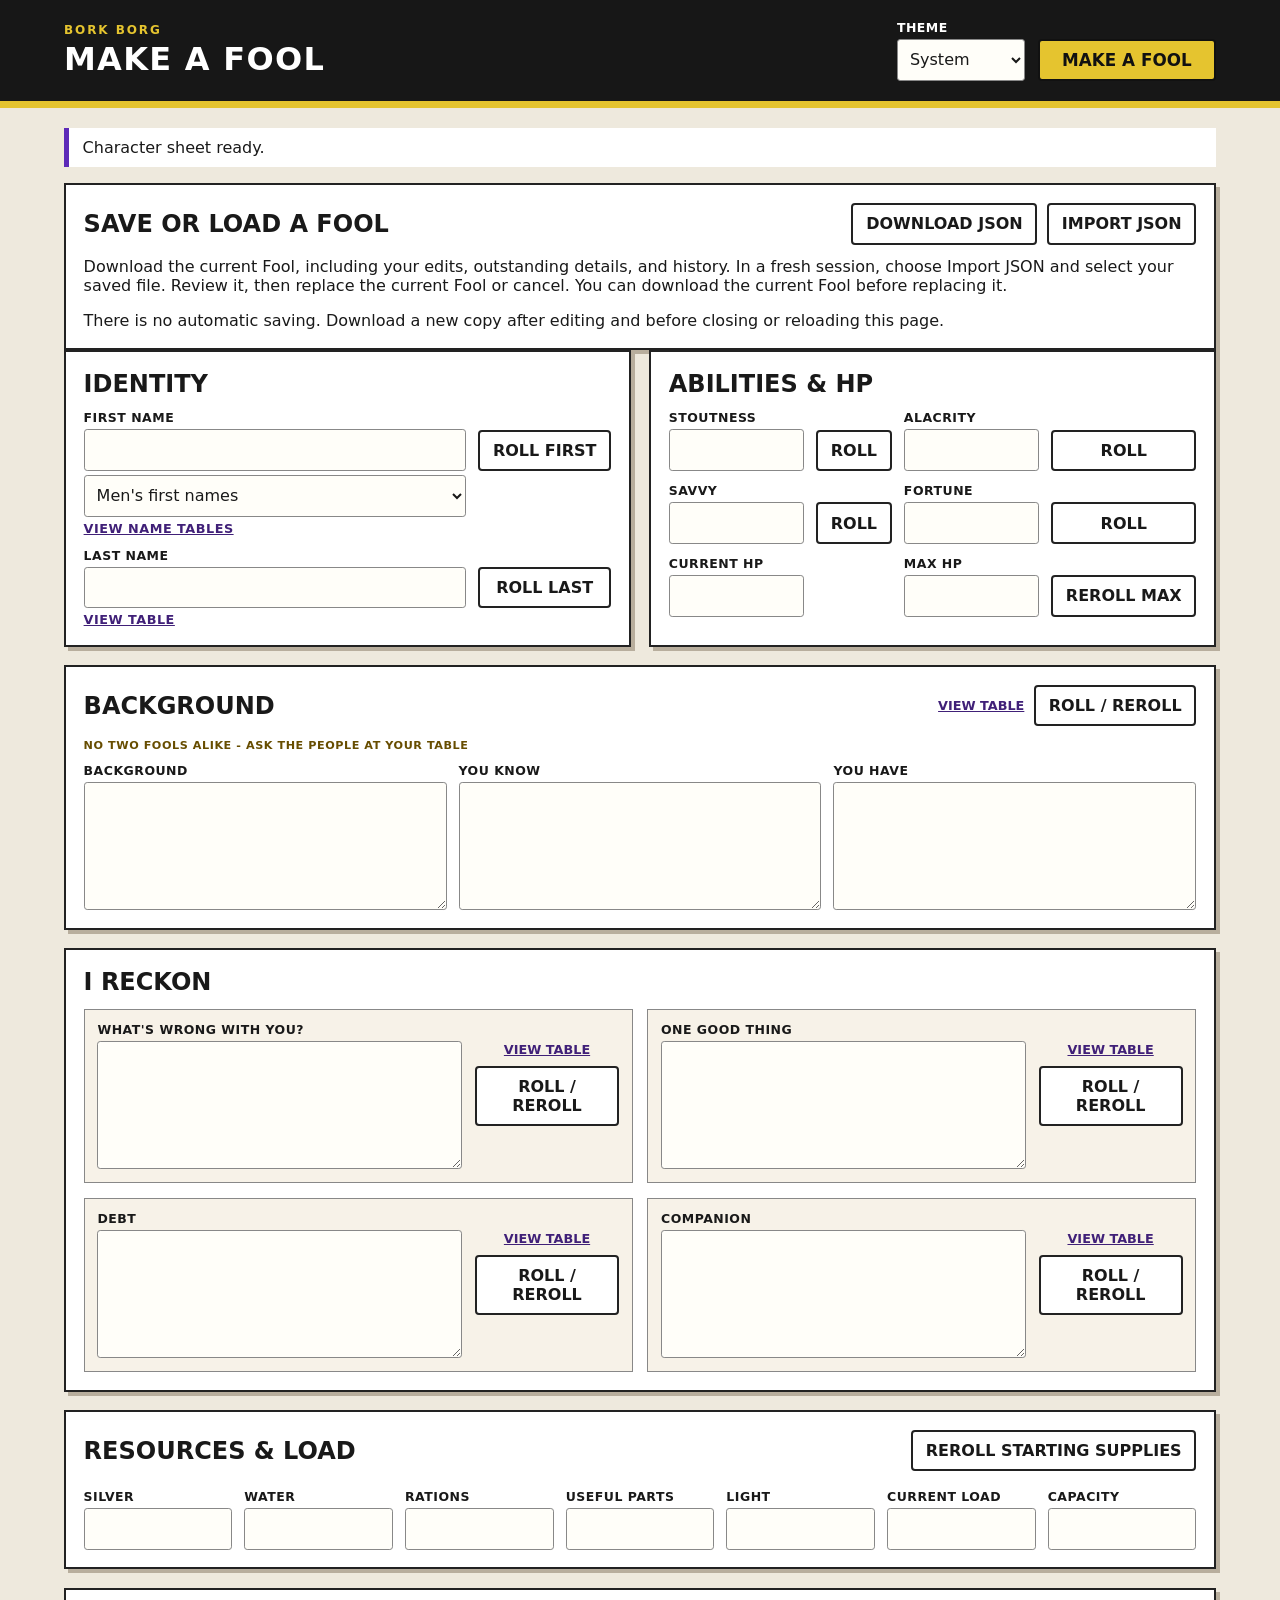
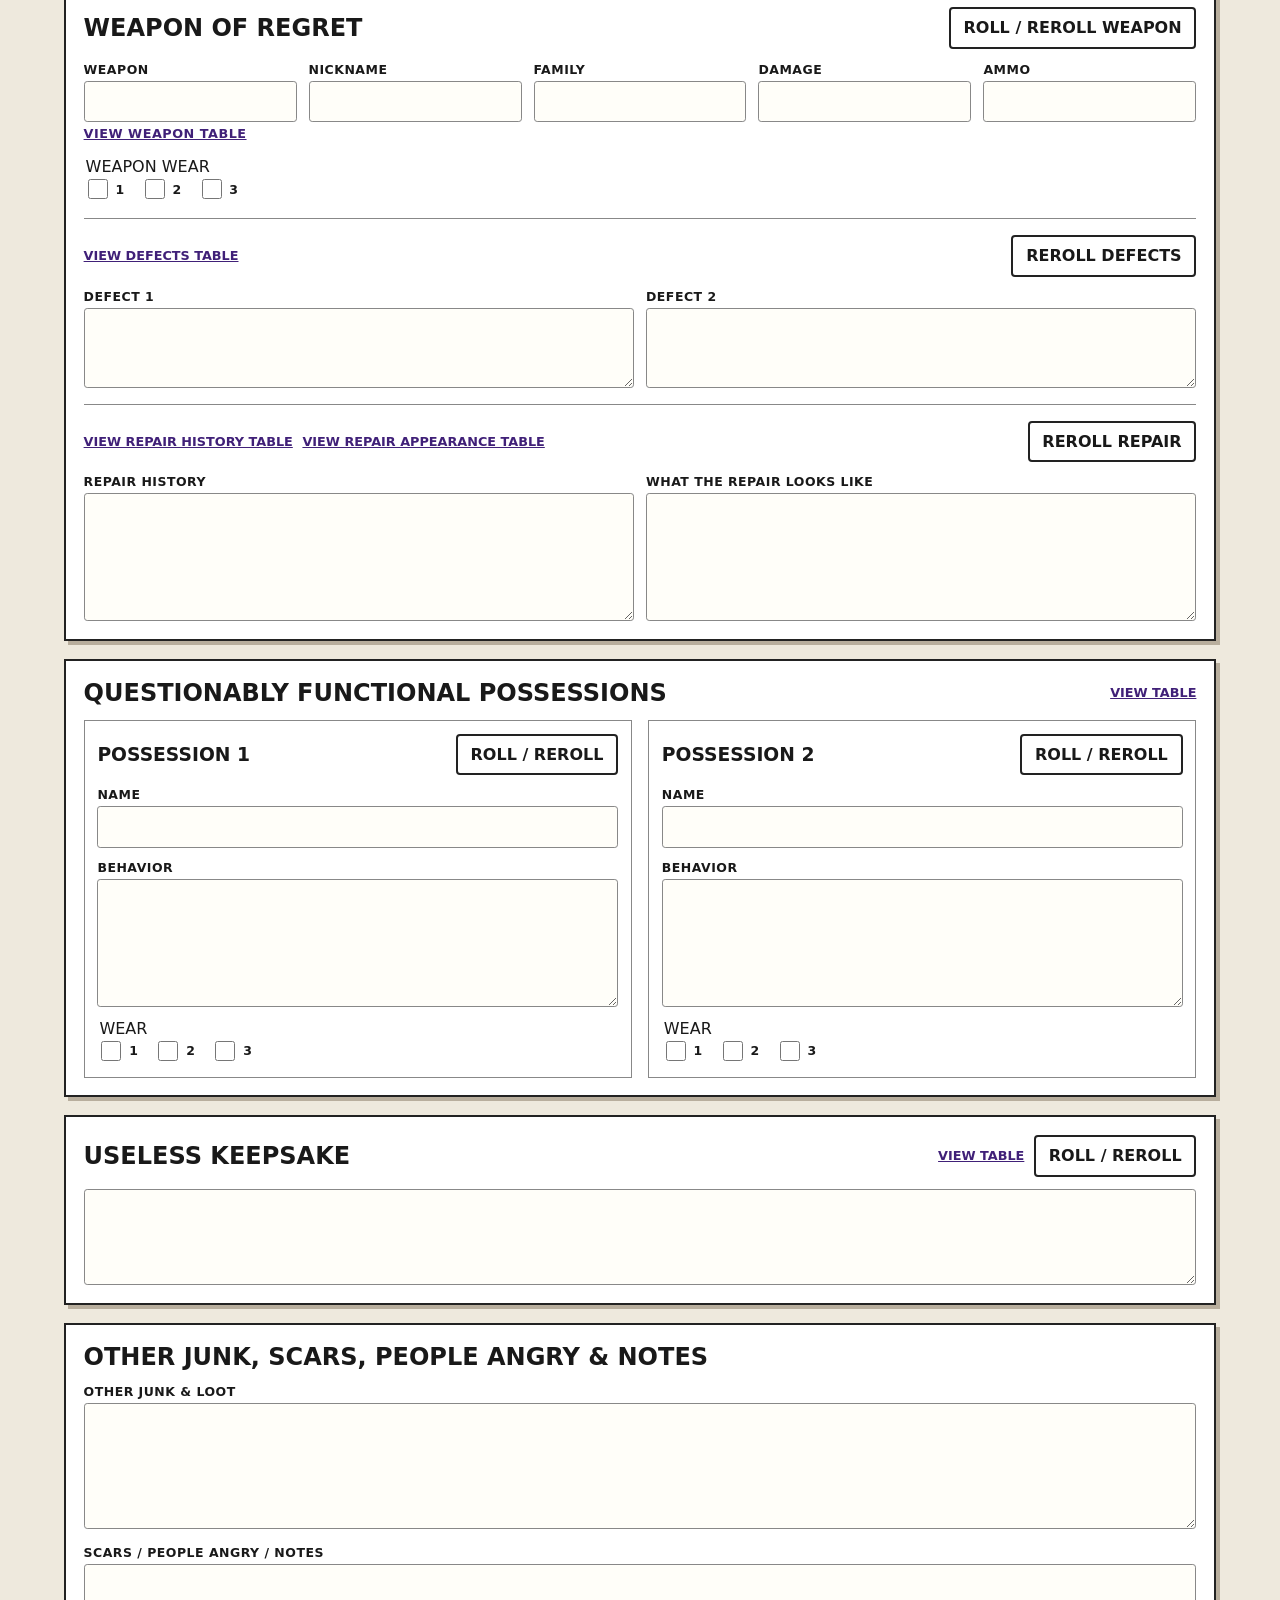
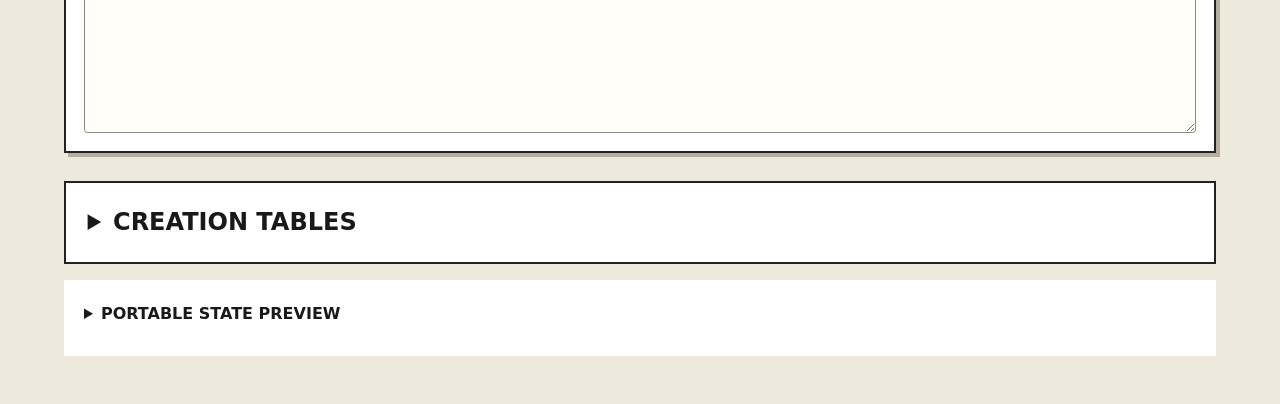
==== commit 16ae42df: "Publish MAKE A FOOL 53ead2b728ee8cf1aed4e56d339ecc022cb794dd" ====
--- a/borkborg/make-a-fool/index.html
+++ b/borkborg/make-a-fool/index.html
@@ -50,7 +50,7 @@
       <section id="field-keepsake" class="card wide keepsake"><div class="section-title"><h2 id="keepsake-title">Useless Keepsake</h2><div class="actions"><a class="table-link" href="#table-keepsake">View table</a><button data-roll="keepsake" type="button">Roll / reroll</button></div></div><textarea aria-labelledby="keepsake-title" data-field="keepsake.description"></textarea></section>
       <section class="card wide notes"><div class="section-title"><h2>Other Junk, Scars, People Angry &amp; Notes</h2></div><label>Other Junk &amp; Loot<textarea rows="5" data-field="inventory.other_junk"></textarea></label><label>Scars / People Angry / Notes<textarea rows="7" data-field="notes.scars_people_angry"></textarea></label></section>
     </form>
-    <section id="creation-tables" class="creation-tables" aria-labelledby="creation-tables-title"><h2 id="creation-tables-title">Creation tables</h2><p>Choose a result to apply it to the live sheet, or use the sheet's Roll / reroll controls for a random result. Results come from the source-derived catalog.</p><div id="tables"></div></section>
+    <details id="creation-tables" class="creation-tables"><summary id="creation-tables-title">Creation tables</summary><p>Expand a table to choose a result for the live sheet, or use the sheet's Roll / reroll controls for a random result. Results come from the source-derived catalog.</p><div id="tables"></div></details>
     <details class="serialization"><summary>Portable state preview</summary><p>This read-only JSON shows the current Fool included by Download JSON. Import JSON restores a saved Fool after your replacement confirmation. There is no automatic saving.</p><textarea id="serialized" readonly aria-label="Serialized portable Fool state"></textarea></details>
   </main>
   <script type="module" src="theme.mjs"></script>
--- a/borkborg/make-a-fool/app.css
+++ b/borkborg/make-a-fool/app.css
@@ -90,6 +90,9 @@
 .serialization { margin-top: 1rem; padding: 1rem; background: var(--surface); }
 .table-link { align-self: center; color: var(--link); font-size: .8rem; font-weight: 800; }
 .creation-tables { margin-top: 1.75rem; padding: 1.1rem; border: 2px solid var(--border); background: var(--surface); }
+.creation-tables > summary { font-size: 1.5rem; }
+.creation-tables > summary, .creation-table > summary, .serialization > summary { min-height: 2.75rem; padding: .5rem .25rem; font-weight: 800; cursor: pointer; overflow-wrap: anywhere; }
+.creation-tables[open] > summary, .creation-table[open] > summary, .serialization[open] > summary { margin-bottom: .75rem; }
 .creation-tables > p { margin-bottom: 1rem; }
 .creation-table { margin-top: 1.15rem; padding-top: 1rem; border-top: 3px solid var(--focus); scroll-margin-top: 1rem; }
 .creation-table table { width: 100%; margin-top: .6rem; border-collapse: collapse; font-size: .88rem; }
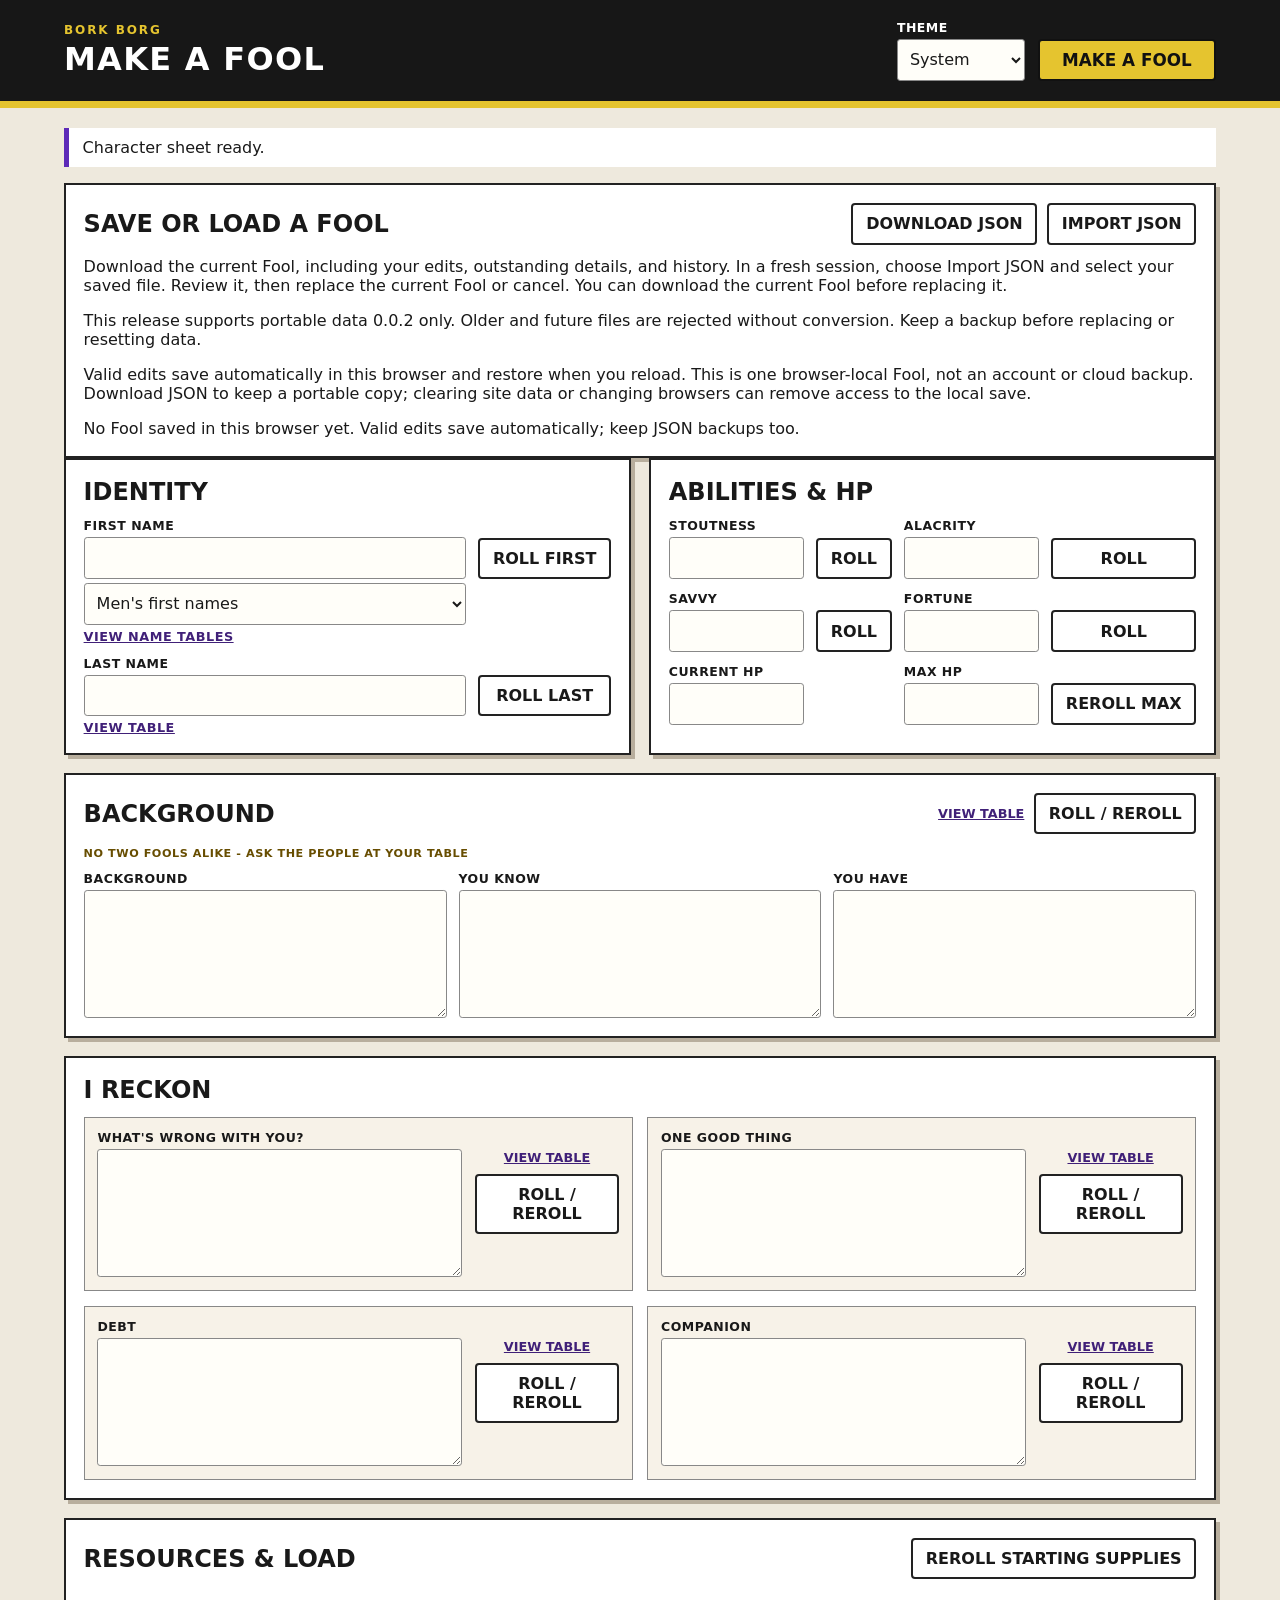
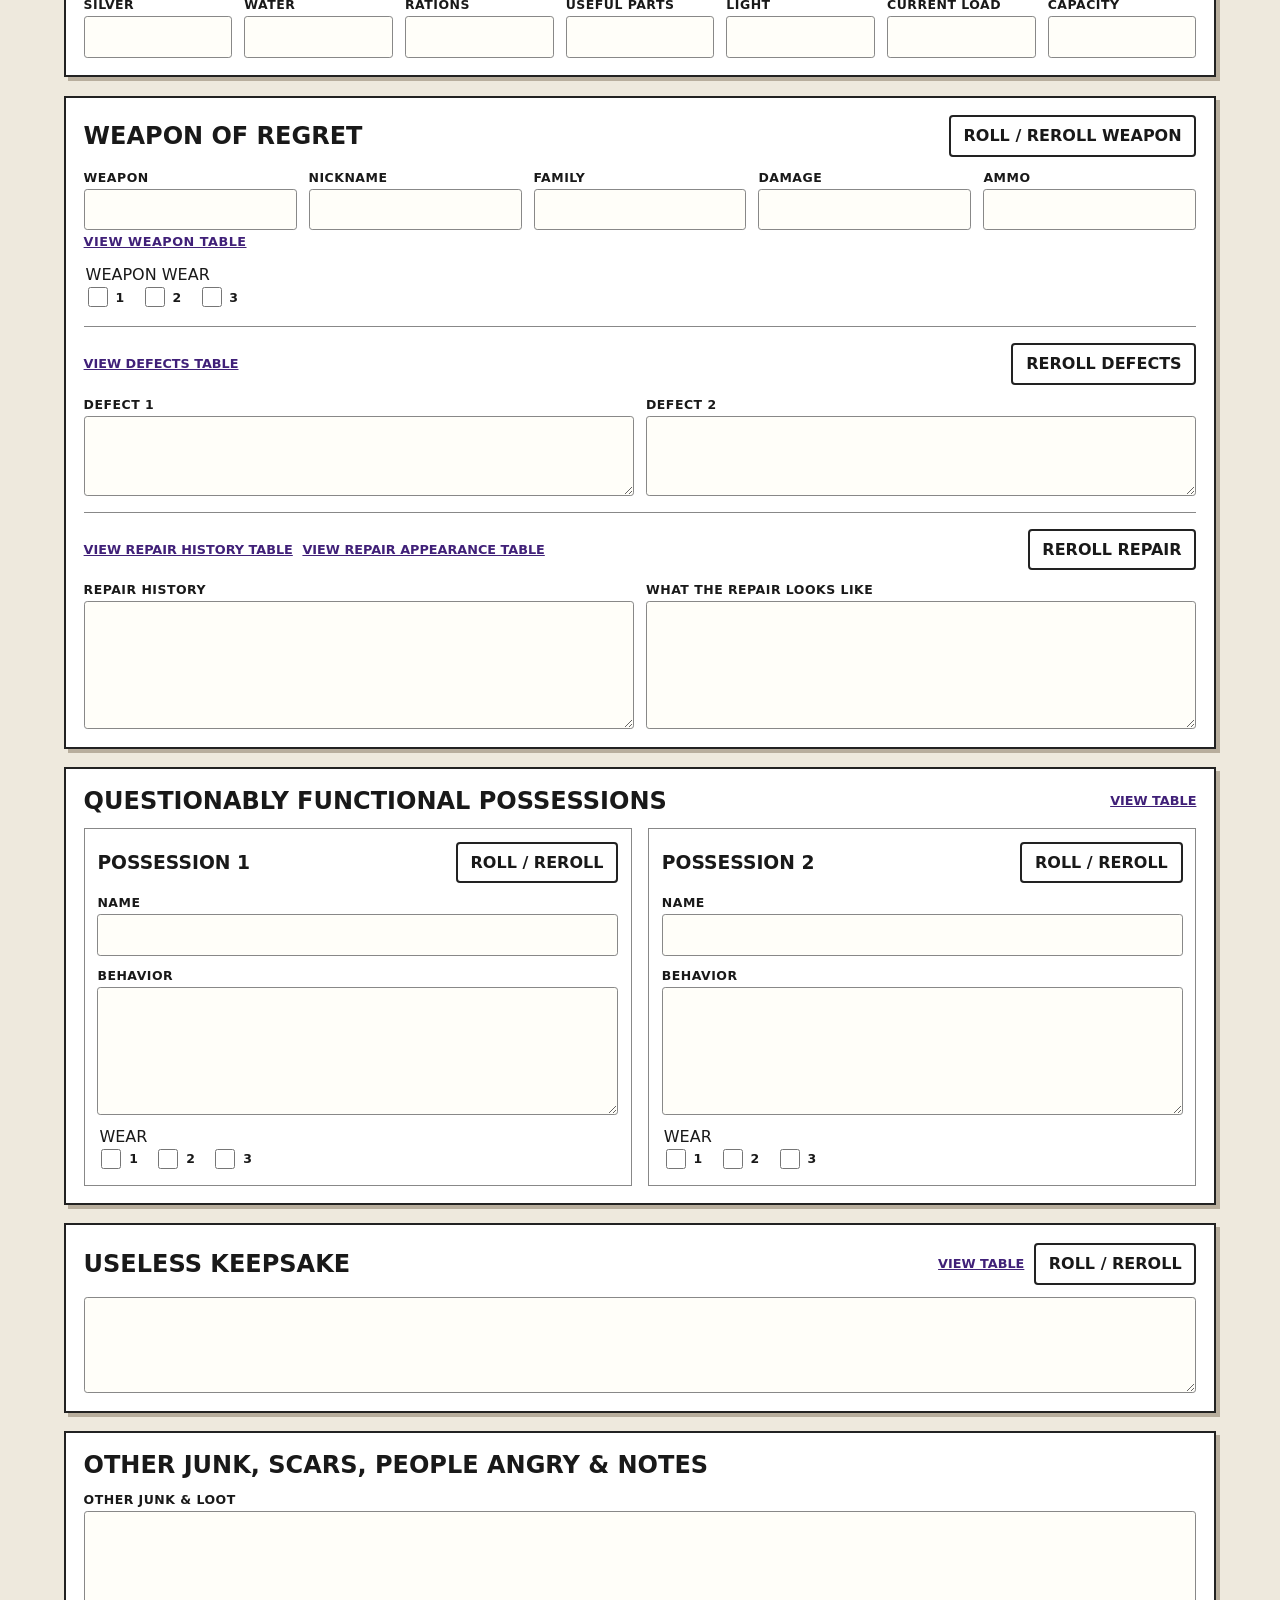
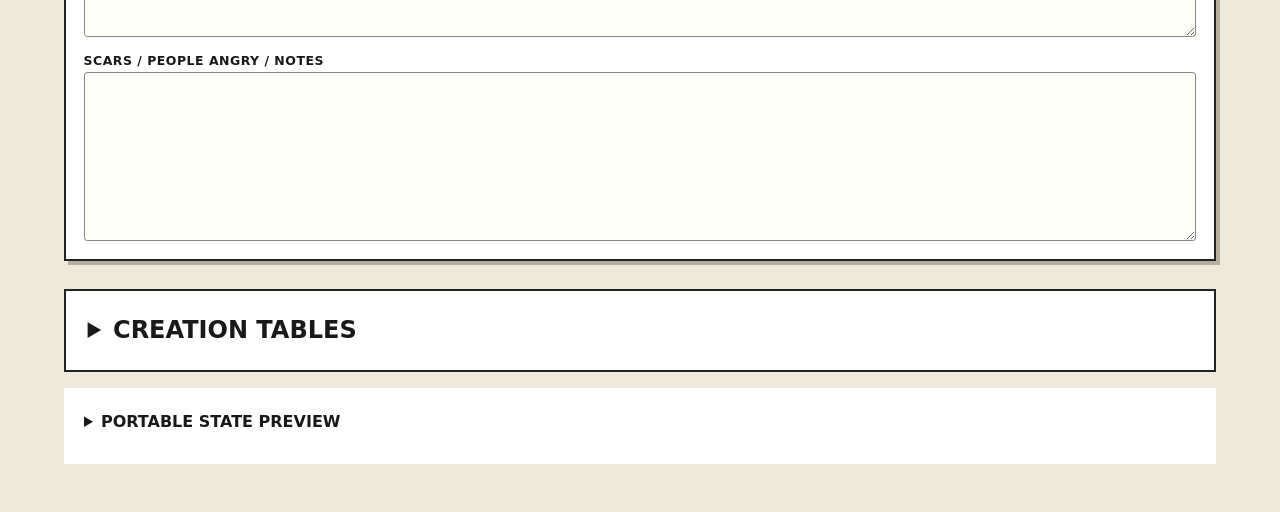
==== commit 3b096445: "Publish MAKE A FOOL 6009bc8d36539285182d19e476392279fcfa0e50" ====
--- a/borkborg/make-a-fool/index.html
+++ b/borkborg/make-a-fool/index.html
@@ -22,8 +22,9 @@
       <div id="choices" class="choices" aria-live="polite"></div>
     </section>
     <p id="status" class="status" role="status" aria-live="polite">Ready to make trouble.</p>
-    <section class="card" aria-labelledby="backup-title"><div class="section-title"><h2 id="backup-title">Save or load a Fool</h2><div class="actions"><button id="download-json" type="button">Download JSON</button><button id="import-json" type="button" aria-haspopup="dialog">Import JSON</button></div></div><input id="import-file" type="file" accept=".json,application/json" hidden><p>Download the current Fool, including your edits, outstanding details, and history. In a fresh session, choose Import JSON and select your saved file. Review it, then replace the current Fool or cancel. You can download the current Fool before replacing it.</p><p>There is no automatic saving. Download a new copy after editing and before closing or reloading this page.</p></section>
+    <section class="card" aria-labelledby="backup-title"><div class="section-title"><h2 id="backup-title">Save or load a Fool</h2><div class="actions"><button id="download-json" type="button">Download JSON</button><button id="import-json" type="button" aria-haspopup="dialog">Import JSON</button></div></div><input id="import-file" type="file" accept=".json,application/json" hidden><p>Download the current Fool, including your edits, outstanding details, and history. In a fresh session, choose Import JSON and select your saved file. Review it, then replace the current Fool or cancel. You can download the current Fool before replacing it.</p><p>This release supports portable data 0.0.2 only. Older and future files are rejected without conversion. Keep a backup before replacing or resetting data.</p><p>Valid edits save automatically in this browser and restore when you reload. This is one browser-local Fool, not an account or cloud backup. Download JSON to keep a portable copy; clearing site data or changing browsers can remove access to the local save.</p><p id="storage-status" role="status" aria-live="polite"></p></section>
     <dialog id="import-dialog" class="card import-dialog" aria-labelledby="import-title" aria-describedby="import-summary import-warning"><h2 id="import-title">Replace the current Fool?</h2><p id="import-summary"></p><p id="import-warning">This replaces the whole current Fool, including its history and outstanding details. Download the current Fool first if you want to keep it.</p><div class="actions"><button id="import-cancel" type="button" autofocus>Cancel</button><button id="import-backup" type="button">Download current JSON</button><button id="import-replace" type="button">Replace with imported Fool</button></div><p id="import-status" role="status" aria-live="polite"></p></dialog>
+    <section id="local-recovery" class="card" hidden aria-labelledby="recovery-title"><h2 id="recovery-title">Saved data needs your attention</h2><p id="recovery-status" role="status" aria-live="polite"></p><p>Raw backup preserves the original text. It is not a validated JSON export for this release. Starting new removes this saved payload only after confirmation.</p><div class="actions"><button id="raw-backup" type="button">Download raw backup</button><button id="reset-local" type="button">Start new / reset saved data</button></div></section>
     <form id="sheet" class="sheet" novalidate>
       <section class="card identity"><div class="section-title"><h2>Identity</h2></div><div class="grid two">
         <label id="field-first-name">First name<input data-field="identity.name.firstName"><select id="first-name-table" aria-label="First-name table"><option value="first_name_men">Men's first names</option><option value="first_name_women">Women's first names</option></select><a class="table-link" href="#table-first_name_men">View name tables</a></label><button data-roll="firstName" type="button">Roll first</button>
@@ -51,7 +52,7 @@
       <section class="card wide notes"><div class="section-title"><h2>Other Junk, Scars, People Angry &amp; Notes</h2></div><label>Other Junk &amp; Loot<textarea rows="5" data-field="inventory.other_junk"></textarea></label><label>Scars / People Angry / Notes<textarea rows="7" data-field="notes.scars_people_angry"></textarea></label></section>
     </form>
     <details id="creation-tables" class="creation-tables"><summary id="creation-tables-title">Creation tables</summary><p>Expand a table to choose a result for the live sheet, or use the sheet's Roll / reroll controls for a random result. Results come from the source-derived catalog.</p><div id="tables"></div></details>
-    <details class="serialization"><summary>Portable state preview</summary><p>This read-only JSON shows the current Fool included by Download JSON. Import JSON restores a saved Fool after your replacement confirmation. There is no automatic saving.</p><textarea id="serialized" readonly aria-label="Serialized portable Fool state"></textarea></details>
+    <details class="serialization"><summary>Portable state preview</summary><p>This read-only JSON shows the current Fool included by Download JSON. Import JSON restores a saved Fool after your replacement confirmation. Valid edits save automatically in this browser. Check the saving status above and keep portable JSON backups.</p><textarea id="serialized" readonly aria-label="Serialized portable Fool state"></textarea></details>
   </main>
   <script type="module" src="theme.mjs"></script>
   <script type="module" src="app.mjs"></script>
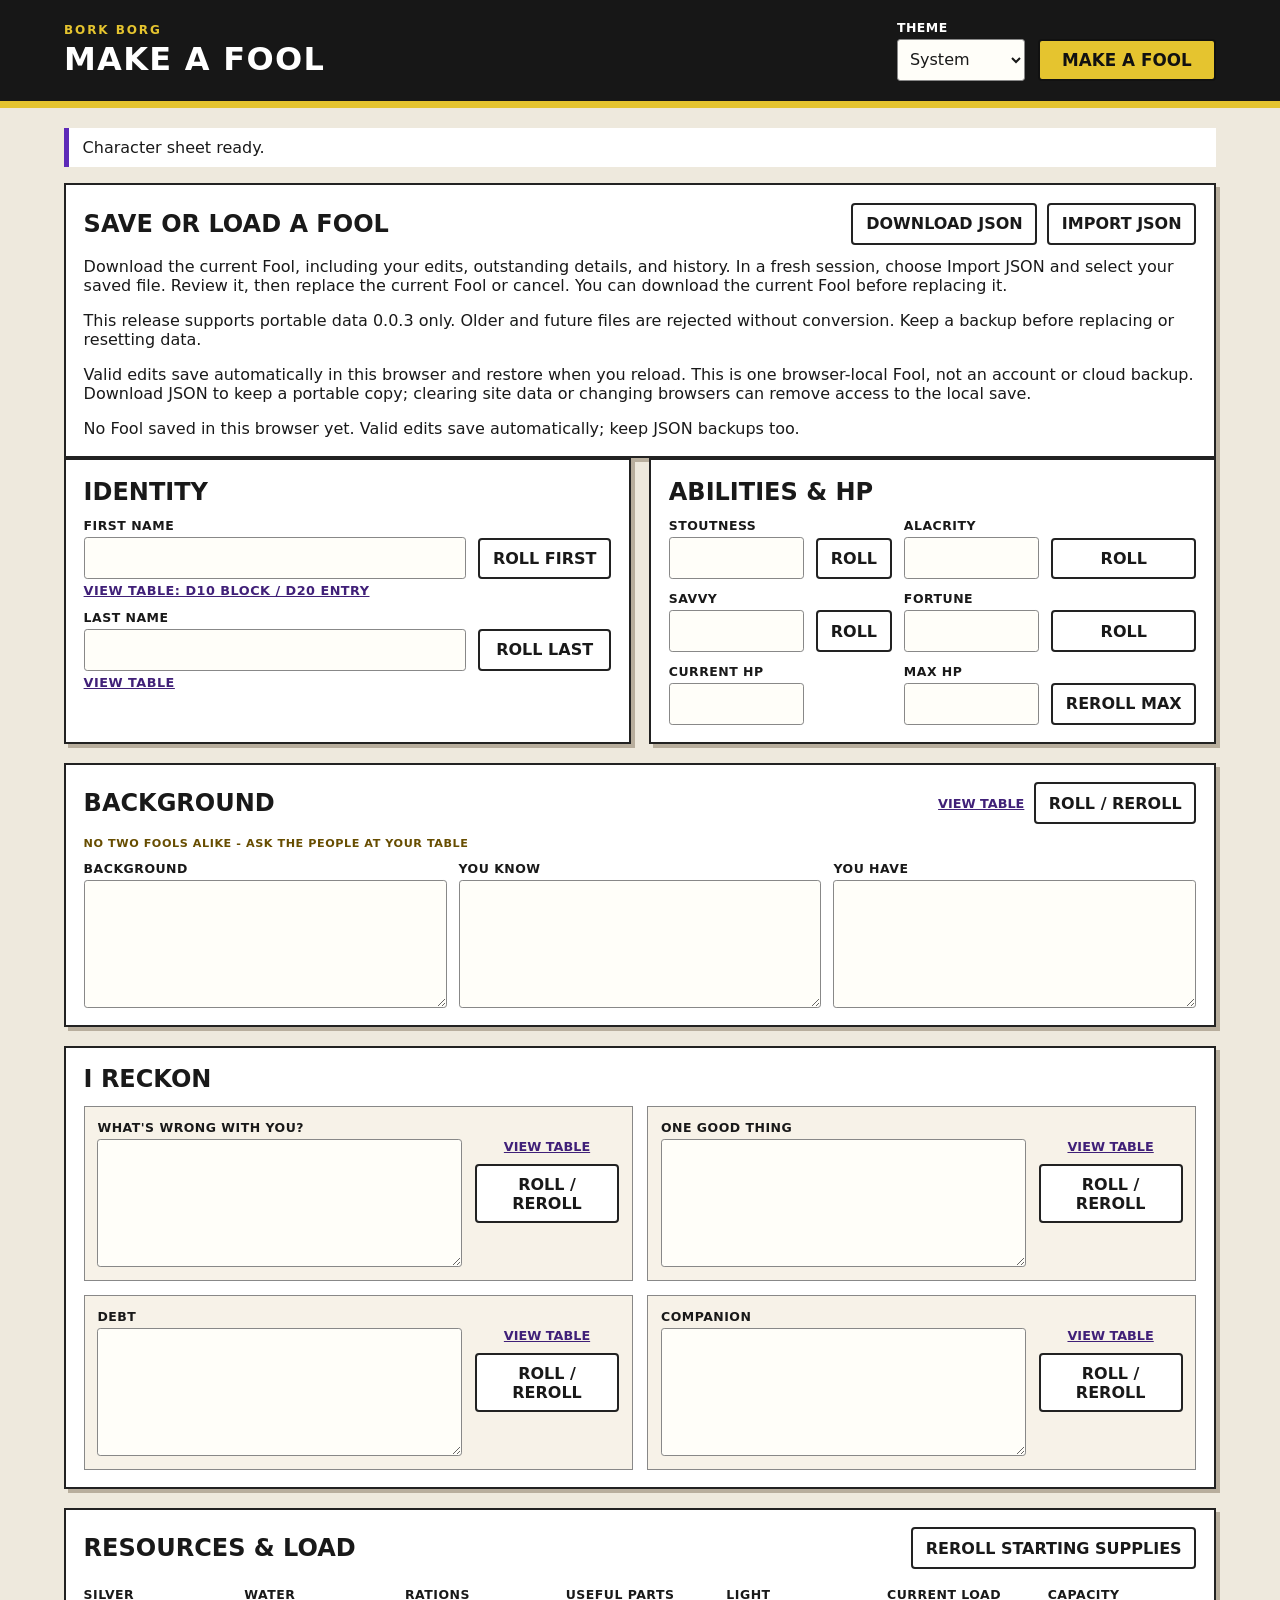
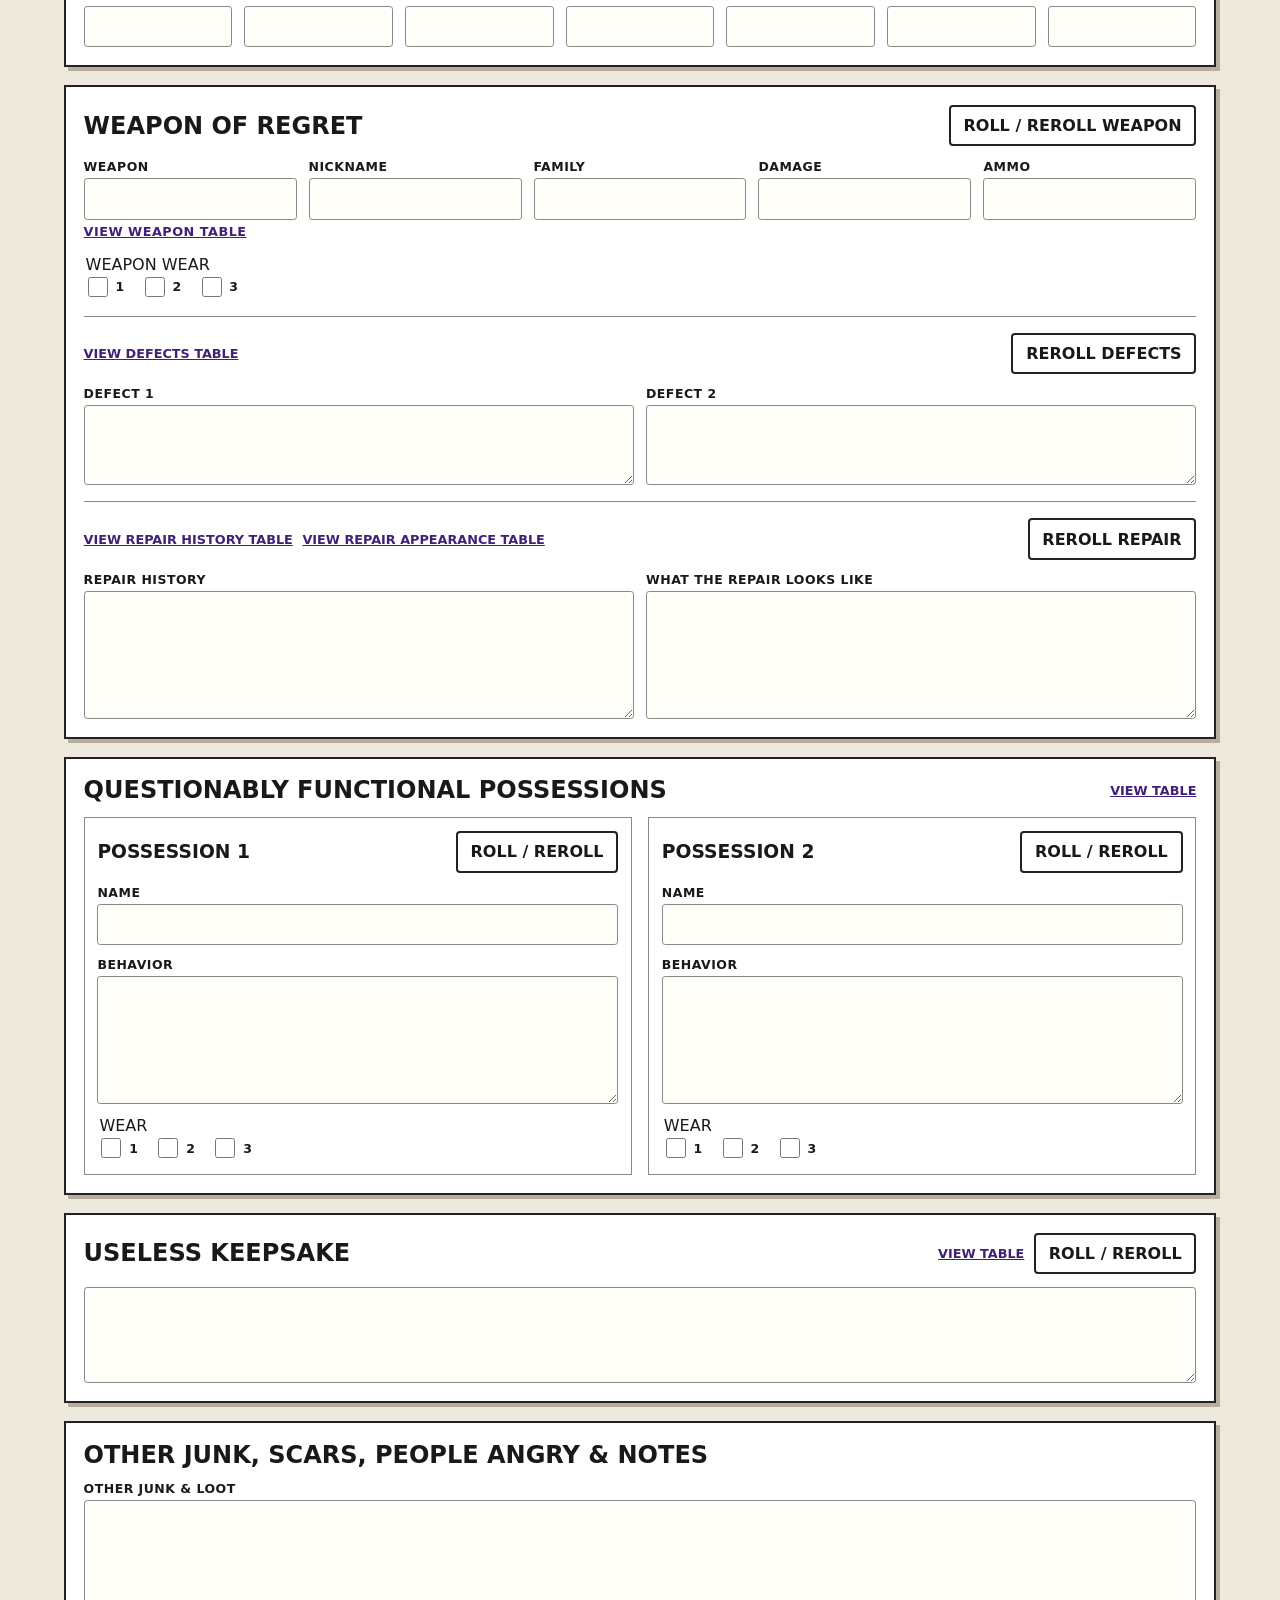
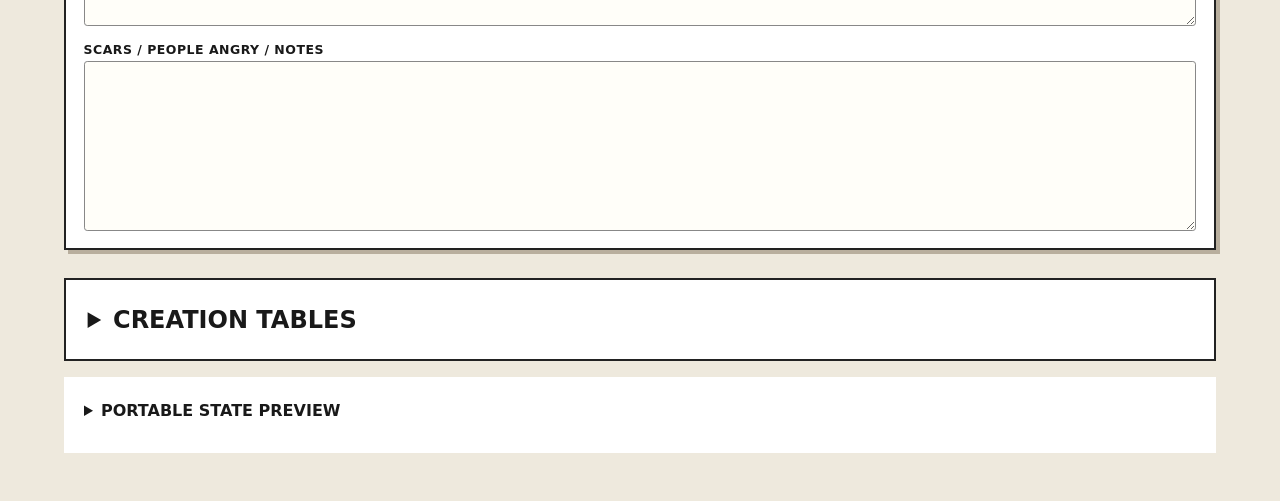
==== commit d04b64dc: "Publish MAKE A FOOL 8abe1b24b9da4ce43087a7a814e55d2a18a9a585" ====
--- a/borkborg/make-a-fool/index.html
+++ b/borkborg/make-a-fool/index.html
@@ -22,12 +22,12 @@
       <div id="choices" class="choices" aria-live="polite"></div>
     </section>
     <p id="status" class="status" role="status" aria-live="polite">Ready to make trouble.</p>
-    <section class="card" aria-labelledby="backup-title"><div class="section-title"><h2 id="backup-title">Save or load a Fool</h2><div class="actions"><button id="download-json" type="button">Download JSON</button><button id="import-json" type="button" aria-haspopup="dialog">Import JSON</button></div></div><input id="import-file" type="file" accept=".json,application/json" hidden><p>Download the current Fool, including your edits, outstanding details, and history. In a fresh session, choose Import JSON and select your saved file. Review it, then replace the current Fool or cancel. You can download the current Fool before replacing it.</p><p>This release supports portable data 0.0.2 only. Older and future files are rejected without conversion. Keep a backup before replacing or resetting data.</p><p>Valid edits save automatically in this browser and restore when you reload. This is one browser-local Fool, not an account or cloud backup. Download JSON to keep a portable copy; clearing site data or changing browsers can remove access to the local save.</p><p id="storage-status" role="status" aria-live="polite"></p></section>
+    <section class="card" aria-labelledby="backup-title"><div class="section-title"><h2 id="backup-title">Save or load a Fool</h2><div class="actions"><button id="download-json" type="button">Download JSON</button><button id="import-json" type="button" aria-haspopup="dialog">Import JSON</button></div></div><input id="import-file" type="file" accept=".json,application/json" hidden><p>Download the current Fool, including your edits, outstanding details, and history. In a fresh session, choose Import JSON and select your saved file. Review it, then replace the current Fool or cancel. You can download the current Fool before replacing it.</p><p>This release supports portable data 0.0.3 only. Older and future files are rejected without conversion. Keep a backup before replacing or resetting data.</p><p>Valid edits save automatically in this browser and restore when you reload. This is one browser-local Fool, not an account or cloud backup. Download JSON to keep a portable copy; clearing site data or changing browsers can remove access to the local save.</p><p id="storage-status" role="status" aria-live="polite"></p></section>
     <dialog id="import-dialog" class="card import-dialog" aria-labelledby="import-title" aria-describedby="import-summary import-warning"><h2 id="import-title">Replace the current Fool?</h2><p id="import-summary"></p><p id="import-warning">This replaces the whole current Fool, including its history and outstanding details. Download the current Fool first if you want to keep it.</p><div class="actions"><button id="import-cancel" type="button" autofocus>Cancel</button><button id="import-backup" type="button">Download current JSON</button><button id="import-replace" type="button">Replace with imported Fool</button></div><p id="import-status" role="status" aria-live="polite"></p></dialog>
     <section id="local-recovery" class="card" hidden aria-labelledby="recovery-title"><h2 id="recovery-title">Saved data needs your attention</h2><p id="recovery-status" role="status" aria-live="polite"></p><p>Raw backup preserves the original text. It is not a validated JSON export for this release. Starting new removes this saved payload only after confirmation.</p><div class="actions"><button id="raw-backup" type="button">Download raw backup</button><button id="reset-local" type="button">Start new / reset saved data</button></div></section>
     <form id="sheet" class="sheet" novalidate>
       <section class="card identity"><div class="section-title"><h2>Identity</h2></div><div class="grid two">
-        <label id="field-first-name">First name<input data-field="identity.name.firstName"><select id="first-name-table" aria-label="First-name table"><option value="first_name_men">Men's first names</option><option value="first_name_women">Women's first names</option></select><a class="table-link" href="#table-first_name_men">View name tables</a></label><button data-roll="firstName" type="button">Roll first</button>
+        <label id="field-first-name">First name<input data-field="identity.name.firstName"><a class="table-link" href="#table-first_name">View table: d10 block / d20 entry</a></label><button data-roll="firstName" type="button">Roll first</button>
         <label id="field-last-name">Last name<input data-field="identity.name.lastName"><a class="table-link" href="#table-last_name">View table</a></label><button data-roll="lastName" type="button">Roll last</button>
       </div></section>
       <section class="card"><div class="section-title"><h2>Abilities &amp; HP</h2></div><div class="grid abilities">
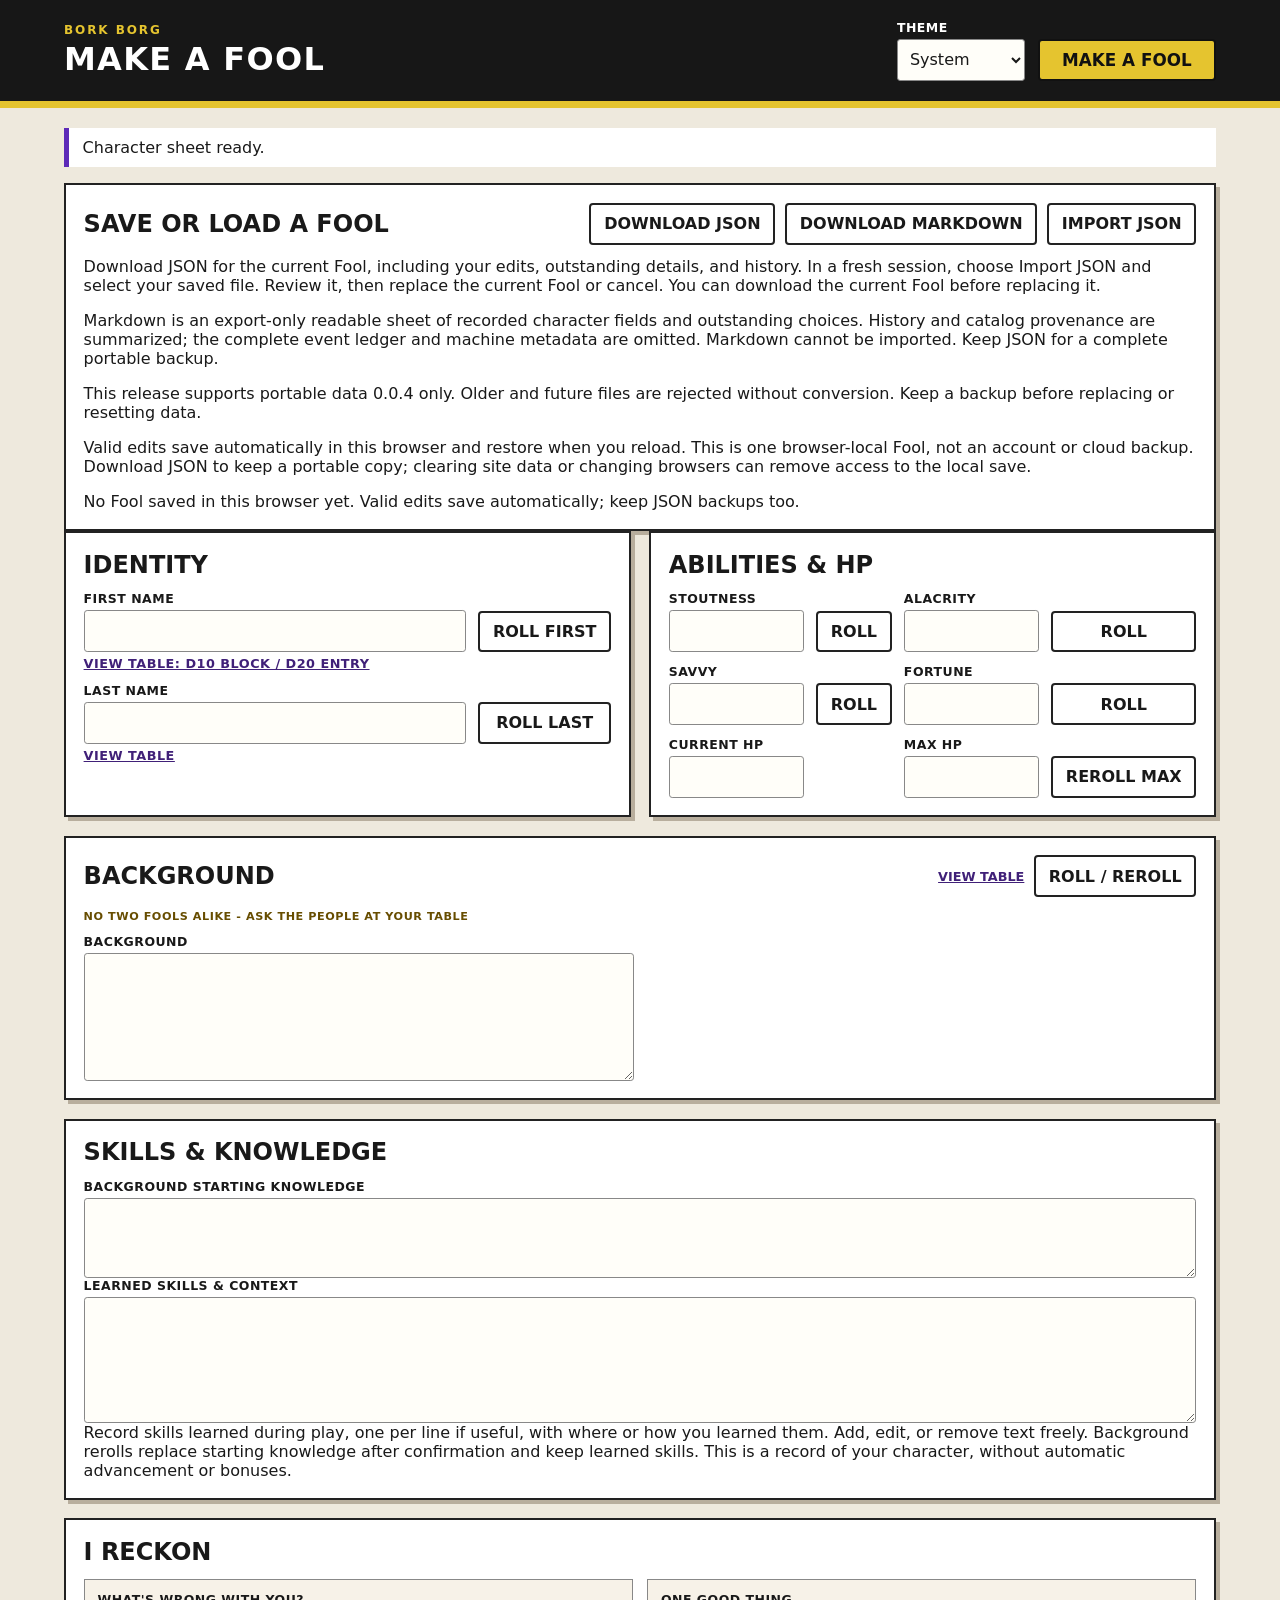
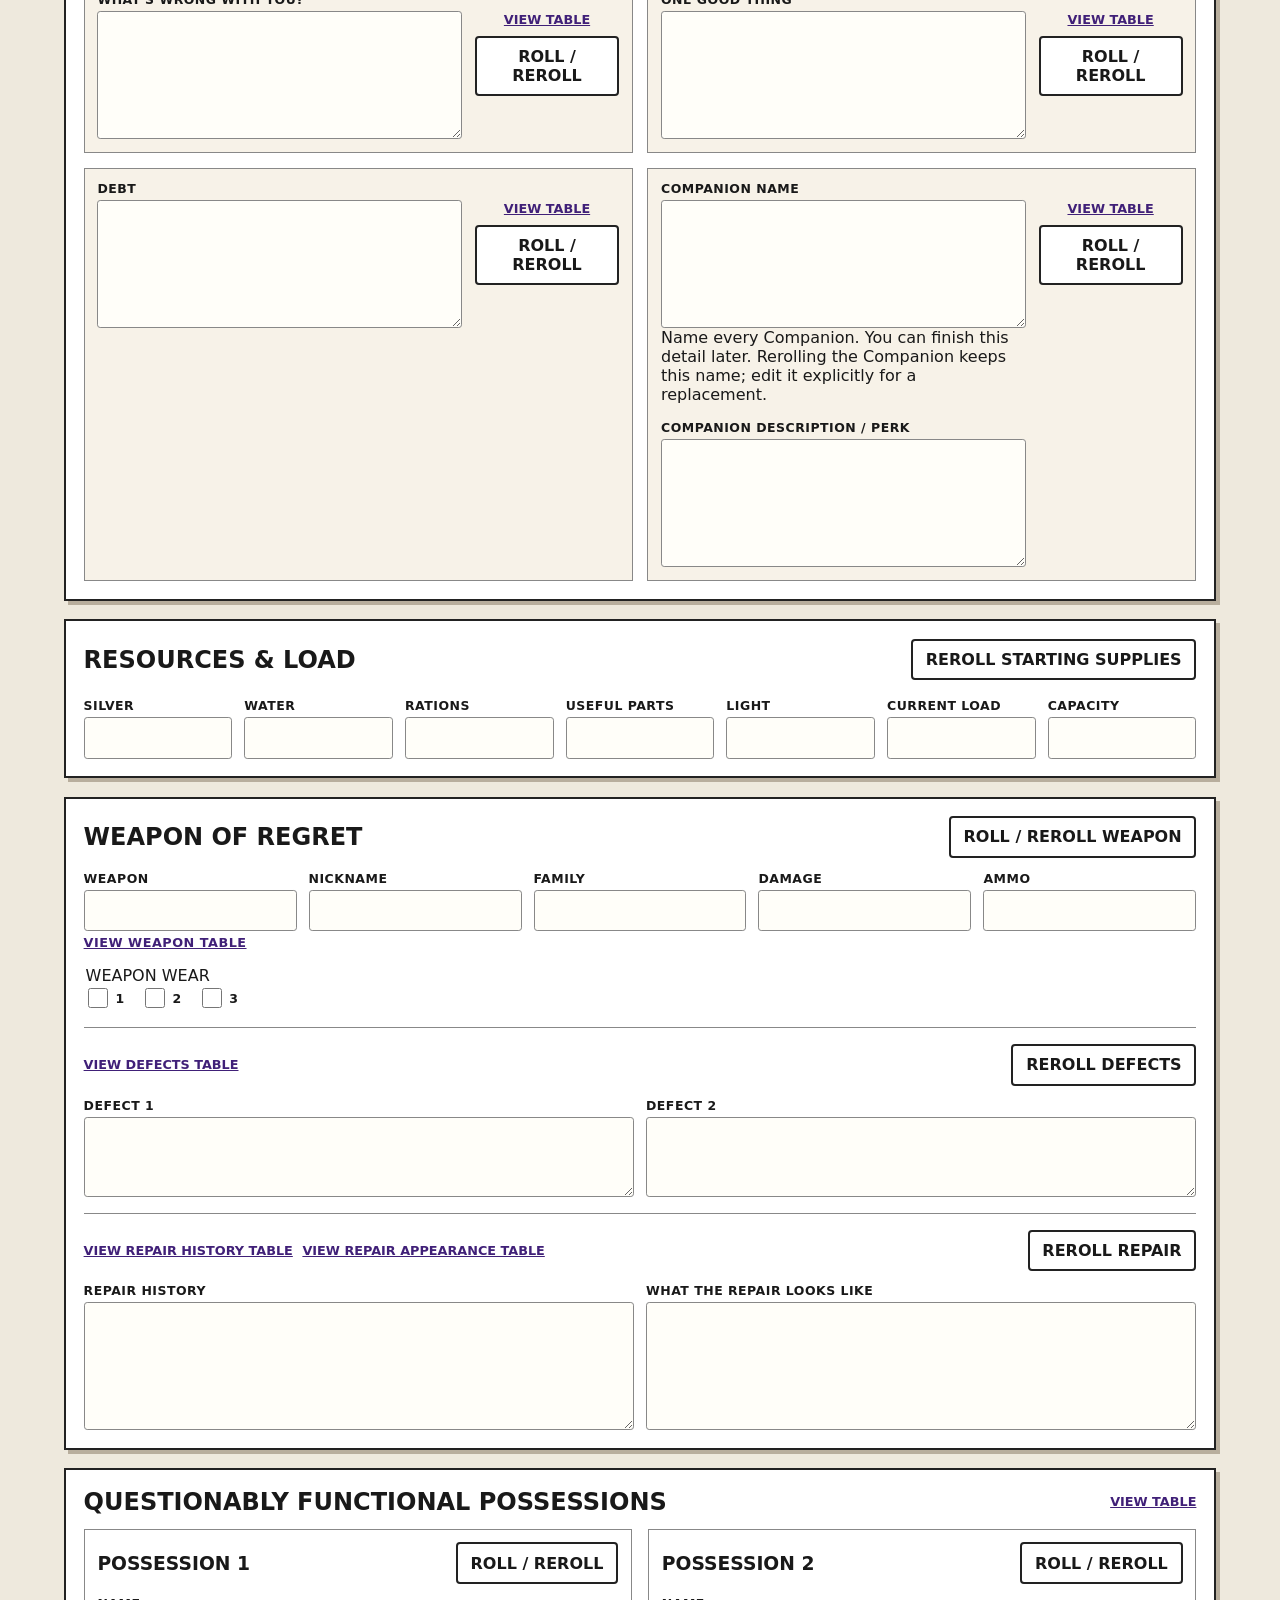
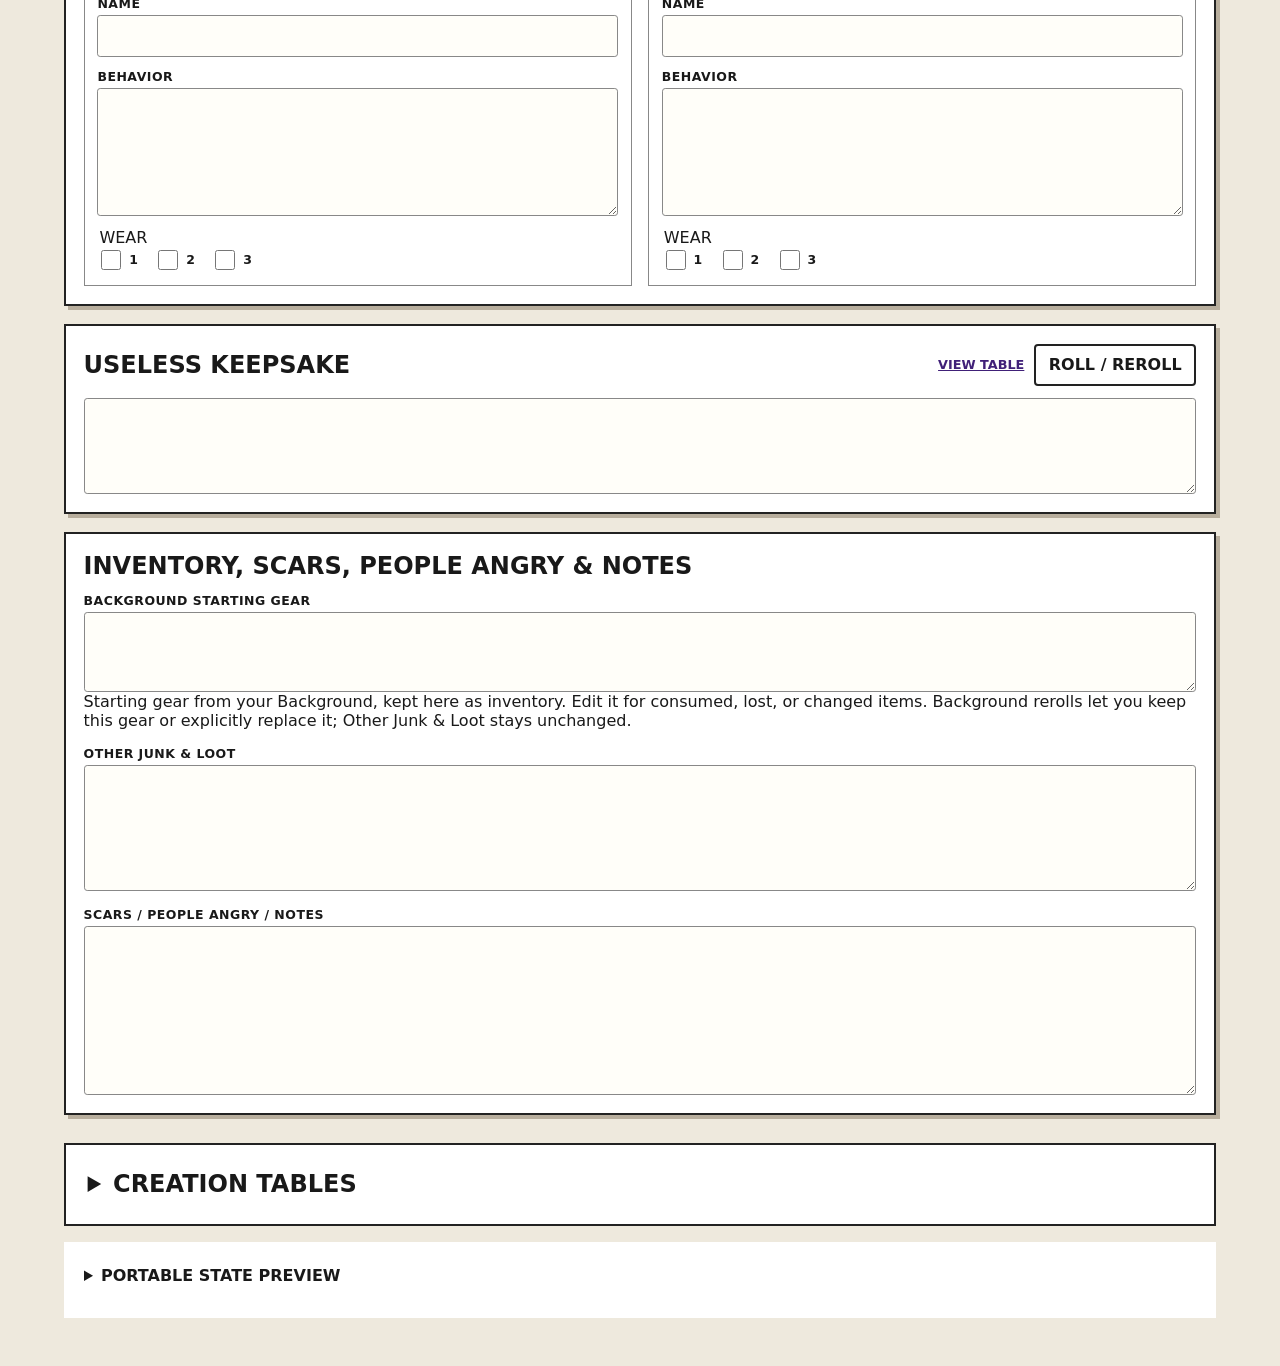
==== commit f1290048: "Publish MAKE A FOOL 401d7d72339f03a255d2bf526f9921c4dade162e" ====
--- a/borkborg/make-a-fool/index.html
+++ b/borkborg/make-a-fool/index.html
@@ -22,7 +22,7 @@
       <div id="choices" class="choices" aria-live="polite"></div>
     </section>
     <p id="status" class="status" role="status" aria-live="polite">Ready to make trouble.</p>
-    <section class="card" aria-labelledby="backup-title"><div class="section-title"><h2 id="backup-title">Save or load a Fool</h2><div class="actions"><button id="download-json" type="button">Download JSON</button><button id="import-json" type="button" aria-haspopup="dialog">Import JSON</button></div></div><input id="import-file" type="file" accept=".json,application/json" hidden><p>Download the current Fool, including your edits, outstanding details, and history. In a fresh session, choose Import JSON and select your saved file. Review it, then replace the current Fool or cancel. You can download the current Fool before replacing it.</p><p>This release supports portable data 0.0.3 only. Older and future files are rejected without conversion. Keep a backup before replacing or resetting data.</p><p>Valid edits save automatically in this browser and restore when you reload. This is one browser-local Fool, not an account or cloud backup. Download JSON to keep a portable copy; clearing site data or changing browsers can remove access to the local save.</p><p id="storage-status" role="status" aria-live="polite"></p></section>
+    <section class="card" aria-labelledby="backup-title"><div class="section-title"><h2 id="backup-title">Save or load a Fool</h2><div class="actions"><button id="download-json" type="button">Download JSON</button><button id="download-markdown" type="button">Download Markdown</button><button id="import-json" type="button" aria-haspopup="dialog">Import JSON</button></div></div><input id="import-file" type="file" accept=".json,application/json" hidden><p>Download JSON for the current Fool, including your edits, outstanding details, and history. In a fresh session, choose Import JSON and select your saved file. Review it, then replace the current Fool or cancel. You can download the current Fool before replacing it.</p><p>Markdown is an export-only readable sheet of recorded character fields and outstanding choices. History and catalog provenance are summarized; the complete event ledger and machine metadata are omitted. Markdown cannot be imported. Keep JSON for a complete portable backup.</p><p>This release supports portable data 0.0.4 only. Older and future files are rejected without conversion. Keep a backup before replacing or resetting data.</p><p>Valid edits save automatically in this browser and restore when you reload. This is one browser-local Fool, not an account or cloud backup. Download JSON to keep a portable copy; clearing site data or changing browsers can remove access to the local save.</p><p id="storage-status" role="status" aria-live="polite"></p></section>
     <dialog id="import-dialog" class="card import-dialog" aria-labelledby="import-title" aria-describedby="import-summary import-warning"><h2 id="import-title">Replace the current Fool?</h2><p id="import-summary"></p><p id="import-warning">This replaces the whole current Fool, including its history and outstanding details. Download the current Fool first if you want to keep it.</p><div class="actions"><button id="import-cancel" type="button" autofocus>Cancel</button><button id="import-backup" type="button">Download current JSON</button><button id="import-replace" type="button">Replace with imported Fool</button></div><p id="import-status" role="status" aria-live="polite"></p></dialog>
     <section id="local-recovery" class="card" hidden aria-labelledby="recovery-title"><h2 id="recovery-title">Saved data needs your attention</h2><p id="recovery-status" role="status" aria-live="polite"></p><p>Raw backup preserves the original text. It is not a validated JSON export for this release. Starting new removes this saved payload only after confirmation.</p><div class="actions"><button id="raw-backup" type="button">Download raw backup</button><button id="reset-local" type="button">Start new / reset saved data</button></div></section>
     <form id="sheet" class="sheet" novalidate>
@@ -38,18 +38,19 @@
         <label>Current HP<input inputmode="numeric" data-field="health.hp.current"></label><span></span>
         <label>Max HP<input inputmode="numeric" data-field="health.hp.maximum"></label><button data-roll="hp" type="button">Reroll max</button>
       </div></section>
-      <section id="field-background" class="card wide"><div class="section-title"><h2>Background</h2><div class="actions"><a class="table-link" href="#table-background">View table</a><button data-roll="background" type="button">Roll / reroll</button></div></div><p class="reminder">NO TWO FOOLS ALIKE - ASK THE PEOPLE AT YOUR TABLE</p><div class="grid three"><label>Background<textarea data-field="background.name"></textarea></label><label>You Know<textarea data-field="background.know"></textarea></label><label>You Have<textarea data-field="background.have"></textarea></label></div></section>
+      <section id="field-background" class="card wide"><div class="section-title"><h2>Background</h2><div class="actions"><a class="table-link" href="#table-background">View table</a><button data-roll="background" type="button">Roll / reroll</button></div></div><p class="reminder">NO TWO FOOLS ALIKE - ASK THE PEOPLE AT YOUR TABLE</p><div class="grid equal-two"><label>Background<textarea data-field="background.name"></textarea></label></div></section>
+      <section class="card wide" id="field-knowledge"><div class="section-title"><h2>Skills &amp; Knowledge</h2></div><label>Background starting knowledge<textarea data-field="background.know" aria-describedby="knowledge-help"></textarea></label><label>Learned skills &amp; context<textarea rows="5" data-field="knowledge.learned" aria-describedby="knowledge-help"></textarea></label><p id="knowledge-help">Record skills learned during play, one per line if useful, with where or how you learned them. Add, edit, or remove text freely. Background rerolls replace starting knowledge after confirmation and keep learned skills. This is a record of your character, without automatic advancement or bonuses.</p></section>
       <section class="card wide"><div class="section-title"><h2>I Reckon</h2></div><div class="reckon">
         <div class="reckon-item"><label id="field-wrong">What's Wrong With You?<textarea data-field="identity.wrong"></textarea></label><div class="reckon-actions"><a class="table-link" href="#table-wrong">View table</a><button data-roll="wrong" type="button">Roll / reroll</button></div></div>
         <div class="reckon-item"><label id="field-good">One Good Thing<textarea data-field="identity.good"></textarea></label><div class="reckon-actions"><a class="table-link" href="#table-good">View table</a><button data-roll="good" type="button">Roll / reroll</button></div></div>
         <div class="reckon-item"><label id="field-debt">Debt<textarea data-field="identity.debt"></textarea></label><div class="reckon-actions"><a class="table-link" href="#table-debt">View table</a><button data-roll="debt" type="button">Roll / reroll</button></div></div>
-        <div class="reckon-item"><label id="field-companion">Companion<textarea data-field="identity.companion"></textarea></label><div class="reckon-actions"><a class="table-link" href="#table-companion">View table</a><button data-roll="companion" type="button">Roll / reroll</button></div></div>
+        <div class="reckon-item"><div><label>Companion name<textarea data-field="identity.companionName" rows="1" aria-describedby="companion-name-help"></textarea></label><p id="companion-name-help">Name every Companion. You can finish this detail later. Rerolling the Companion keeps this name; edit it explicitly for a replacement.</p><p id="companion-name-outstanding" role="status" hidden>Outstanding detail: name your Companion.</p><label id="field-companion">Companion description / perk<textarea data-field="identity.companion"></textarea></label></div><div class="reckon-actions"><a class="table-link" href="#table-companion">View table</a><button data-roll="companion" type="button">Roll / reroll</button></div></div>
       </div></section>
       <section class="card wide supplies"><div class="section-title"><h2>Resources &amp; Load</h2><button data-roll="supplies" type="button">Reroll starting supplies</button></div><div class="grid resources"><label>Silver<input data-field="resources.silver"></label><label>Water<input data-field="resources.water"></label><label>Rations<input data-field="resources.rations"></label><label>Useful Parts<input data-field="resources.parts"></label><label>Light<input data-field="resources.light"></label><label>Current load<input data-field="inventory.load.current"></label><label>Capacity<input data-field="inventory.load.capacity"></label></div></section>
       <section id="field-weapon" class="card wide"><div class="section-title"><h2>Weapon of Regret</h2><button data-roll="weapon" type="button">Roll / reroll weapon</button></div><div class="grid weapon"><label>Weapon<input data-field="weapon.type"><a class="table-link" href="#table-weapon">View Weapon table</a></label><label>Nickname<input data-field="weapon.nickname"></label><label>Family<input data-field="weapon.family"></label><label>Damage<input data-field="weapon.damage"></label><label>Ammo<input data-field="weapon.ammo_die"></label></div><fieldset class="wear"><legend>Weapon Wear</legend><label><input type="checkbox" data-field="weapon.wear.1"> 1</label><label><input type="checkbox" data-field="weapon.wear.2"> 2</label><label><input type="checkbox" data-field="weapon.wear.3"> 3</label></fieldset><div class="field-toolbar actions"><a class="table-link" href="#table-defect">View Defects table</a><button data-roll="defects" type="button">Reroll defects</button></div><div id="field-defects" class="grid equal-two"><label>Defect 1<textarea data-field="weapon.defects.1"></textarea></label><label>Defect 2<textarea data-field="weapon.defects.2"></textarea></label></div><div class="repair-toolbar"><div class="actions"><a class="table-link" href="#table-repair">View Repair History table</a><a class="table-link" href="#table-repair_appearance">View Repair Appearance table</a><button data-roll="repair" type="button">Reroll repair</button></div></div><div id="field-repair" class="grid equal-two"><label>Repair history<textarea data-field="weapon.repair_history"></textarea></label><label>What the repair looks like<textarea data-field="weapon.repair_appearance"></textarea></label></div></section>
       <section id="field-possessions" class="card wide"><div class="section-title"><h2>Questionably Functional Possessions</h2><a class="table-link" href="#table-possession">View table</a></div><div id="possessions" class="possessions"></div></section>
       <section id="field-keepsake" class="card wide keepsake"><div class="section-title"><h2 id="keepsake-title">Useless Keepsake</h2><div class="actions"><a class="table-link" href="#table-keepsake">View table</a><button data-roll="keepsake" type="button">Roll / reroll</button></div></div><textarea aria-labelledby="keepsake-title" data-field="keepsake.description"></textarea></section>
-      <section class="card wide notes"><div class="section-title"><h2>Other Junk, Scars, People Angry &amp; Notes</h2></div><label>Other Junk &amp; Loot<textarea rows="5" data-field="inventory.other_junk"></textarea></label><label>Scars / People Angry / Notes<textarea rows="7" data-field="notes.scars_people_angry"></textarea></label></section>
+      <section class="card wide notes"><div class="section-title"><h2>Inventory, Scars, People Angry &amp; Notes</h2></div><label>Background starting gear<textarea data-field="background.have" aria-describedby="background-gear-help"></textarea></label><p id="background-gear-help">Starting gear from your Background, kept here as inventory. Edit it for consumed, lost, or changed items. Background rerolls let you keep this gear or explicitly replace it; Other Junk &amp; Loot stays unchanged.</p><label>Other Junk &amp; Loot<textarea rows="5" data-field="inventory.other_junk"></textarea></label><label>Scars / People Angry / Notes<textarea rows="7" data-field="notes.scars_people_angry"></textarea></label></section>
     </form>
     <details id="creation-tables" class="creation-tables"><summary id="creation-tables-title">Creation tables</summary><p>Expand a table to choose a result for the live sheet, or use the sheet's Roll / reroll controls for a random result. Results come from the source-derived catalog.</p><div id="tables"></div></details>
     <details class="serialization"><summary>Portable state preview</summary><p>This read-only JSON shows the current Fool included by Download JSON. Import JSON restores a saved Fool after your replacement confirmation. Valid edits save automatically in this browser. Check the saving status above and keep portable JSON backups.</p><textarea id="serialized" readonly aria-label="Serialized portable Fool state"></textarea></details>
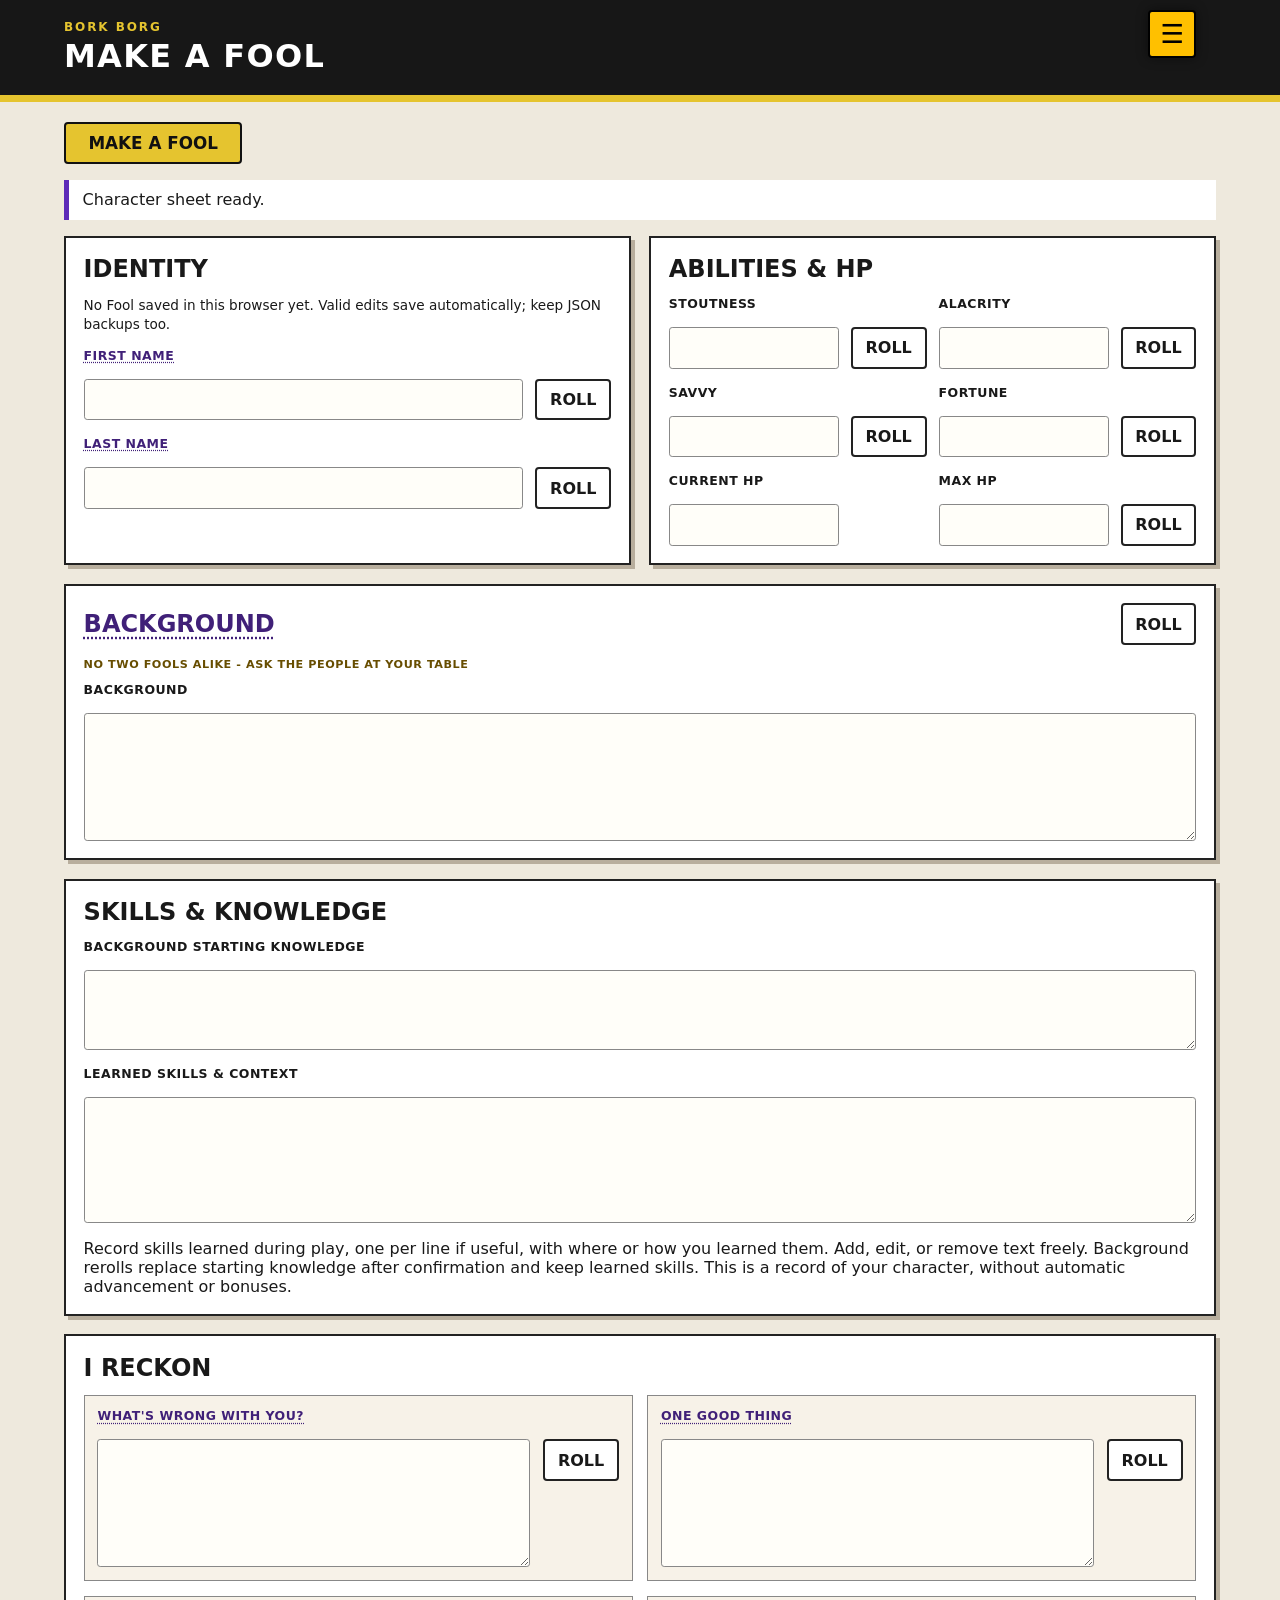
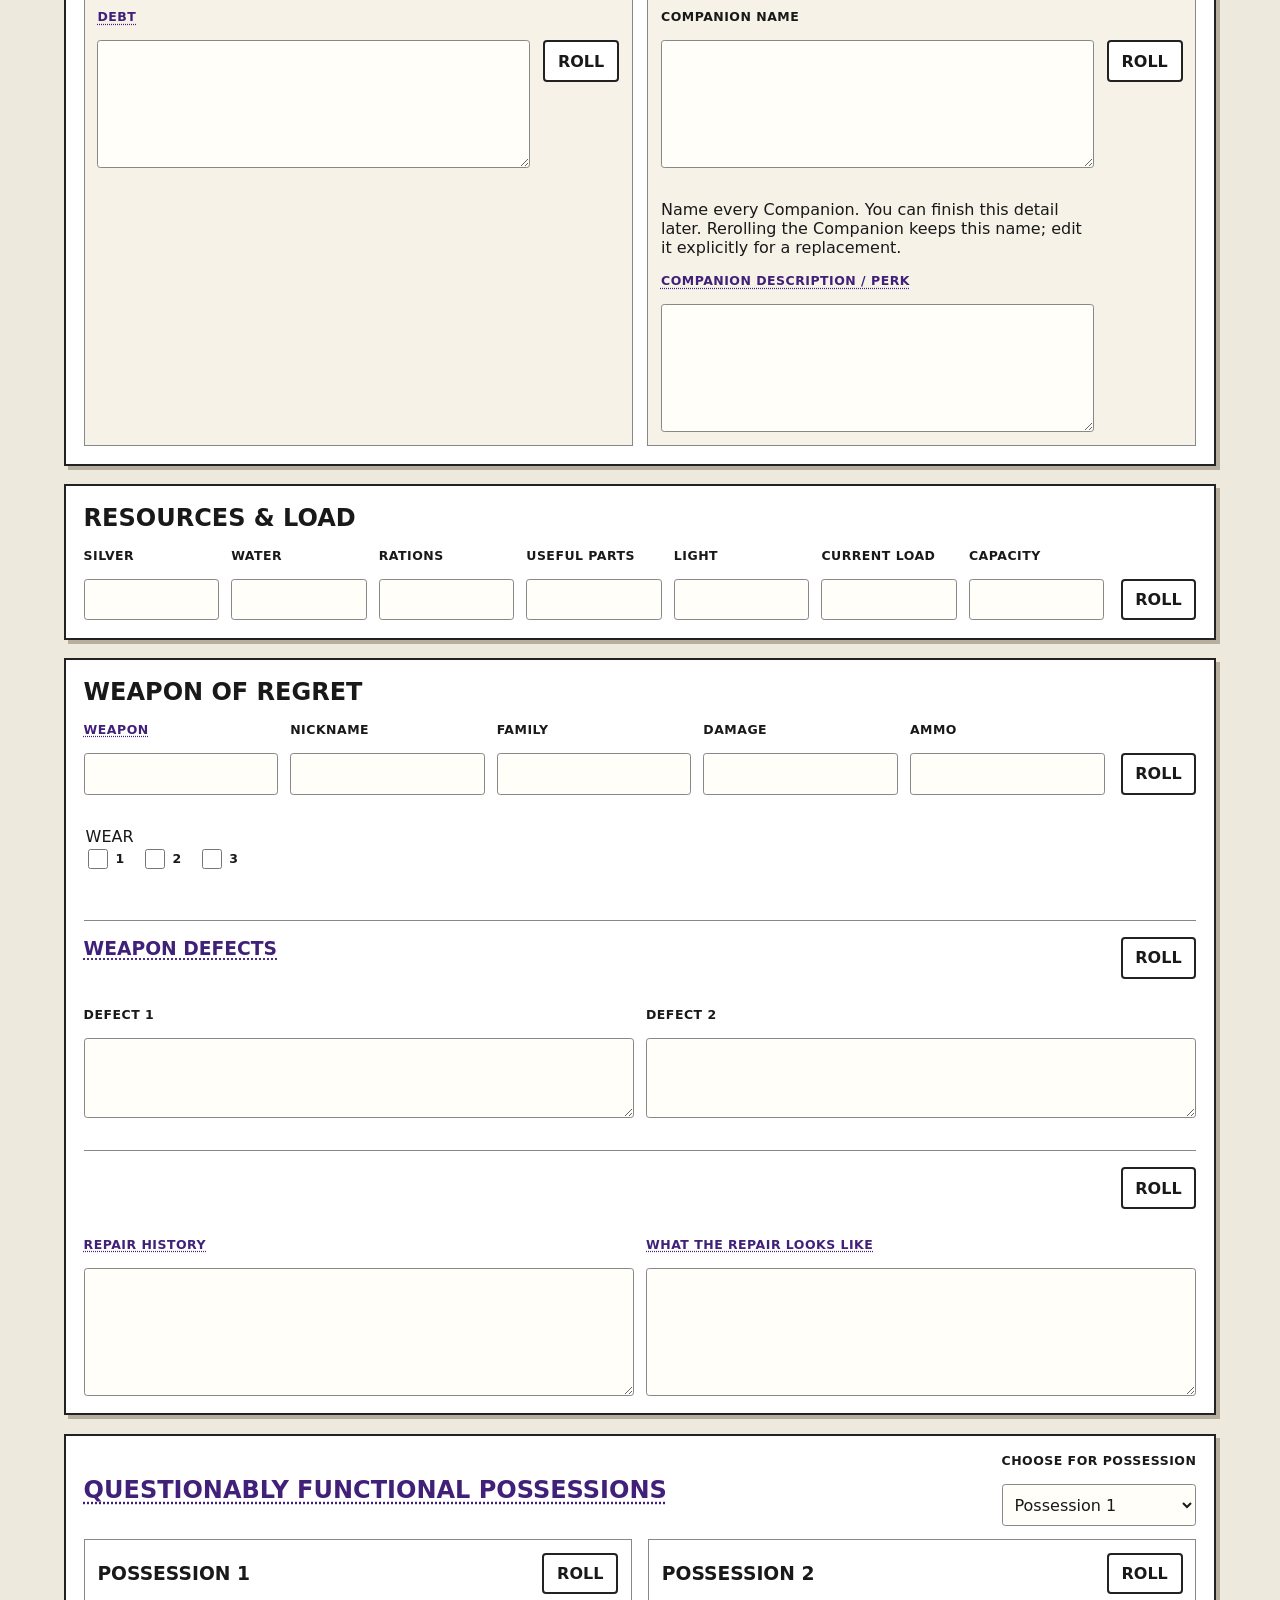
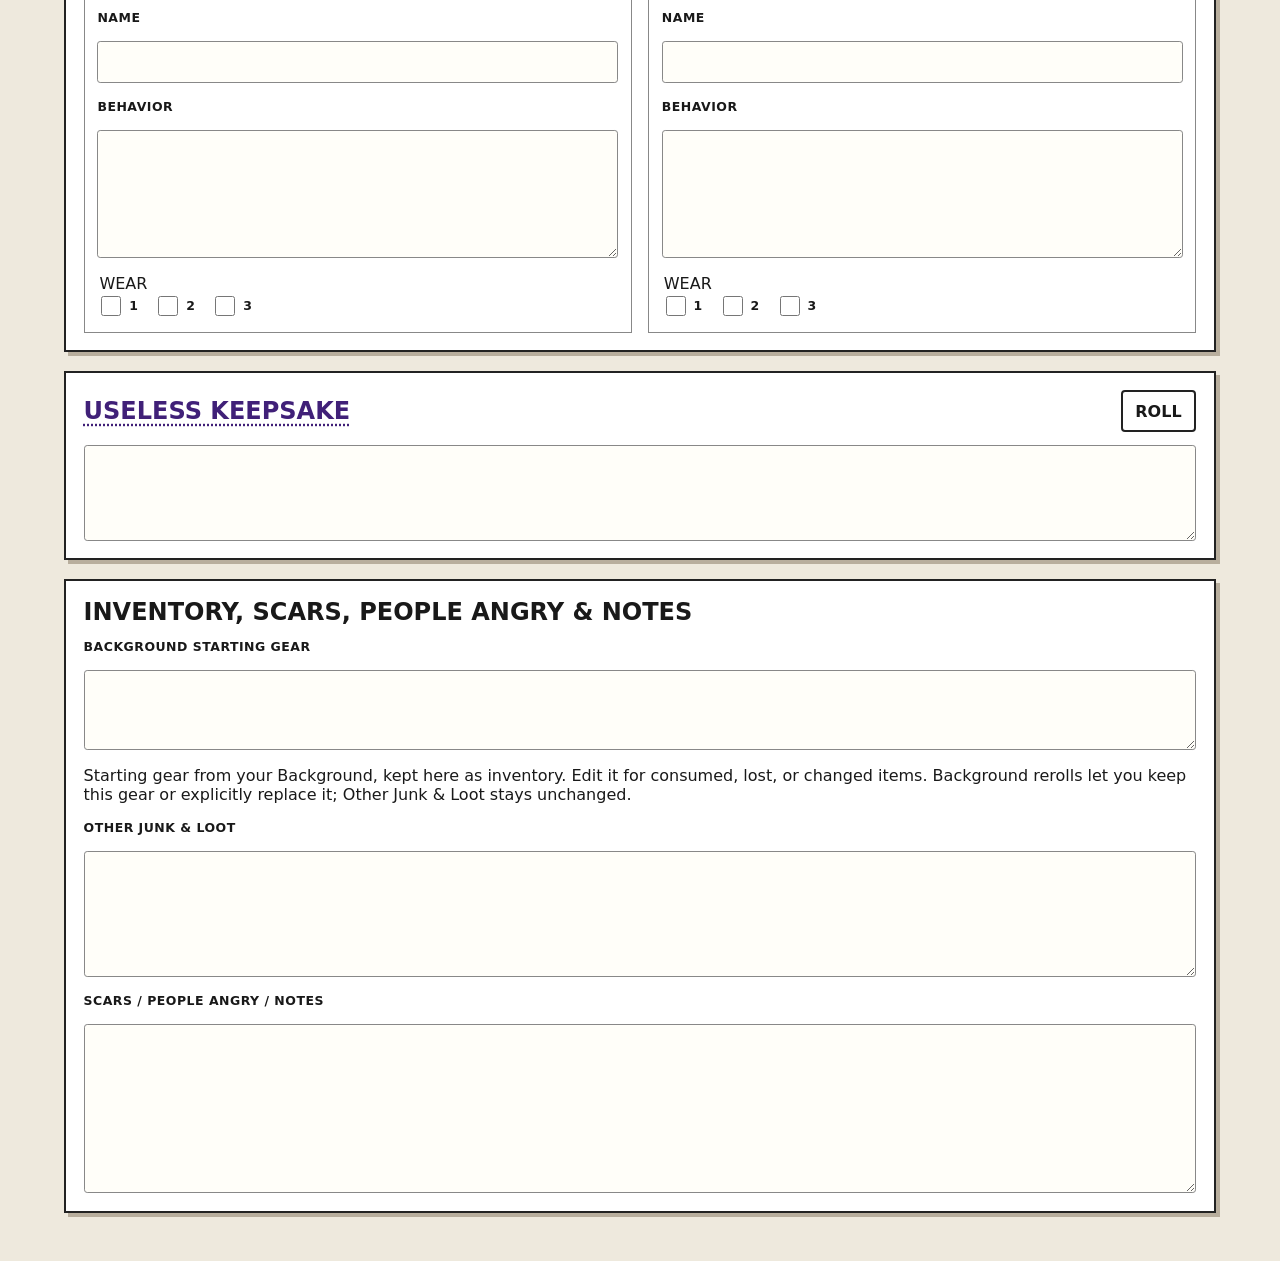
==== commit 6f150570: "Publish MAKE A FOOL 39fc7a1b49c655915d94aa3f54aaa26e69bda32e" ====
--- a/borkborg/make-a-fool/index.html
+++ b/borkborg/make-a-fool/index.html
@@ -6,54 +6,70 @@
   <meta name="color-scheme" content="light dark">
   <title>BORK BORG - MAKE A FOOL</title>
   <link rel="stylesheet" href="app.css">
+  <link rel="stylesheet" href="navigation.css">
+  <link rel="stylesheet" href="reference-preview.css">
 </head>
 <body>
   <header class="masthead">
     <div><p class="eyebrow">BORK BORG</p><h1>MAKE A FOOL</h1></div>
+  </header>
+  <button id="menu-button" class="maf-menu-button" type="button" aria-label="Open menu"><span aria-hidden="true">&#9776;</span></button>
+  <dialog id="navigation-drawer" class="maf-navigation" aria-labelledby="navigation-title">
+    <header><h2 id="navigation-title">Menu</h2><button type="button" data-nav-close autofocus>Close</button></header>
+    <nav aria-label="Sheet and references">
+      <a href="#sheet" data-nav-section="sheet">Character sheet</a>
+      <a href="/borkborg/tables/" target="_blank" rel="noopener">Tables (opens a new tab)</a>
+      <a href="#field-abilities" data-nav-section="field-abilities">Abilities &amp; HP</a>
+      <a href="#field-resources" data-nav-section="field-resources">Resources</a>
+      <a href="#field-weapon" data-nav-section="field-weapon">Weapon of Regret</a>
+      <a href="#field-possessions" data-nav-section="field-possessions">Possessions</a>
+      <a href="#field-notes" data-nav-section="field-notes">Inventory &amp; notes</a>
+    </nav>
     <div class="masthead-actions">
       <label class="theme-picker">Theme<select id="theme-choice"><option value="system">System</option><option value="light">Light</option><option value="dark">Dark</option></select></label>
       <button id="make-fool" class="primary" type="button">MAKE A FOOL</button>
       <p id="theme-feedback" class="theme-feedback" role="status" hidden></p>
     </div>
-  </header>
+    <section class="navigation-files" aria-labelledby="backup-title"><div class="section-title"><h2 id="backup-title">Save or load a Fool</h2><div class="actions"><button id="download-json" type="button">Download JSON</button><button id="download-markdown" type="button">Download Markdown</button><button id="import-json" type="button" aria-haspopup="dialog">Import JSON</button></div></div><input id="import-file" type="file" accept=".json,application/json" hidden><details class="navigation-help"><summary>Saving, formats, and backups</summary><p>Download JSON for the current Fool, including your edits, outstanding details, and history. In a fresh session, choose Import JSON and select your saved file. Review it, then replace the current Fool or cancel. You can download the current Fool before replacing it.</p><p>Markdown is an export-only readable sheet of recorded character fields and outstanding choices. History and catalog provenance are summarized; the complete event ledger and machine metadata are omitted. Markdown cannot be imported. Keep JSON for a complete portable backup.</p><p>This release supports portable data 0.0.4 only. Older and future files are rejected without conversion. Keep a backup before replacing or resetting data.</p><p>Valid edits save automatically in this browser and restore when you reload. This is one browser-local Fool, not an account or cloud backup. Download JSON to keep a portable copy; clearing site data or changing browsers can remove access to the local save.</p></details><details class="serialization"><summary>Portable state preview</summary><p>This read-only JSON is the current Fool used by Download JSON. It updates with valid edits in this browser; Import JSON replaces it only after review and confirmation.</p><textarea id="serialized" readonly aria-label="Current portable Fool state"></textarea></details></section>
+  </dialog>
   <main>
     <section id="choice-panel" class="candidate" hidden aria-labelledby="choice-title">
       <div><p class="eyebrow">Outstanding character details</p><h2 id="choice-title">Finish these when you are ready</h2><p>These details do not stop you from using or editing the rest of the Fool.</p></div>
       <div id="choices" class="choices" aria-live="polite"></div>
     </section>
+    <div id="draft-status" class="status draft-error" role="alert" hidden><p id="draft-message"></p><button id="discard-draft" type="button">Discard invalid draft</button></div>
+    <button id="start-fool" class="primary" type="button">Make a Fool</button>
     <p id="status" class="status" role="status" aria-live="polite">Ready to make trouble.</p>
-    <section class="card" aria-labelledby="backup-title"><div class="section-title"><h2 id="backup-title">Save or load a Fool</h2><div class="actions"><button id="download-json" type="button">Download JSON</button><button id="download-markdown" type="button">Download Markdown</button><button id="import-json" type="button" aria-haspopup="dialog">Import JSON</button></div></div><input id="import-file" type="file" accept=".json,application/json" hidden><p>Download JSON for the current Fool, including your edits, outstanding details, and history. In a fresh session, choose Import JSON and select your saved file. Review it, then replace the current Fool or cancel. You can download the current Fool before replacing it.</p><p>Markdown is an export-only readable sheet of recorded character fields and outstanding choices. History and catalog provenance are summarized; the complete event ledger and machine metadata are omitted. Markdown cannot be imported. Keep JSON for a complete portable backup.</p><p>This release supports portable data 0.0.4 only. Older and future files are rejected without conversion. Keep a backup before replacing or resetting data.</p><p>Valid edits save automatically in this browser and restore when you reload. This is one browser-local Fool, not an account or cloud backup. Download JSON to keep a portable copy; clearing site data or changing browsers can remove access to the local save.</p><p id="storage-status" role="status" aria-live="polite"></p></section>
     <dialog id="import-dialog" class="card import-dialog" aria-labelledby="import-title" aria-describedby="import-summary import-warning"><h2 id="import-title">Replace the current Fool?</h2><p id="import-summary"></p><p id="import-warning">This replaces the whole current Fool, including its history and outstanding details. Download the current Fool first if you want to keep it.</p><div class="actions"><button id="import-cancel" type="button" autofocus>Cancel</button><button id="import-backup" type="button">Download current JSON</button><button id="import-replace" type="button">Replace with imported Fool</button></div><p id="import-status" role="status" aria-live="polite"></p></dialog>
     <section id="local-recovery" class="card" hidden aria-labelledby="recovery-title"><h2 id="recovery-title">Saved data needs your attention</h2><p id="recovery-status" role="status" aria-live="polite"></p><p>Raw backup preserves the original text. It is not a validated JSON export for this release. Starting new removes this saved payload only after confirmation.</p><div class="actions"><button id="raw-backup" type="button">Download raw backup</button><button id="reset-local" type="button">Start new / reset saved data</button></div></section>
     <form id="sheet" class="sheet" novalidate>
-      <section class="card identity"><div class="section-title"><h2>Identity</h2></div><div class="grid two">
-        <label id="field-first-name">First name<input data-field="identity.name.firstName"><a class="table-link" href="#table-first_name">View table: d10 block / d20 entry</a></label><button data-roll="firstName" type="button">Roll first</button>
-        <label id="field-last-name">Last name<input data-field="identity.name.lastName"><a class="table-link" href="#table-last_name">View table</a></label><button data-roll="lastName" type="button">Roll last</button>
+      <section class="card identity"><div class="section-title"><h2>Identity</h2></div><p id="storage-status" class="save-status" role="status" aria-live="polite"></p><div class="grid two">
+        <label id="field-first-name">First name<input data-field="identity.name.firstName"><a class="table-link" href="#table-first_name">View table: d10 block / d20 entry</a></label><button data-roll="firstName" type="button" aria-label="Roll first name">ROLL</button>
+        <label id="field-last-name">Last name<input data-field="identity.name.lastName"><a class="table-link" href="#table-last_name">View table</a></label><button data-roll="lastName" type="button" aria-label="Roll last name">ROLL</button>
       </div></section>
-      <section class="card"><div class="section-title"><h2>Abilities &amp; HP</h2></div><div class="grid abilities">
-        <label>STOUTNESS<input inputmode="numeric" data-field="abilities.stoutness"></label><button data-roll="stoutness" type="button">Roll</button>
-        <label>ALACRITY<input inputmode="numeric" data-field="abilities.alacrity"></label><button data-roll="alacrity" type="button">Roll</button>
-        <label>SAVVY<input inputmode="numeric" data-field="abilities.savvy"></label><button data-roll="savvy" type="button">Roll</button>
-        <label>FORTUNE<input inputmode="numeric" data-field="abilities.fortune"></label><button data-roll="fortune" type="button">Roll</button>
+      <section id="field-abilities" class="card"><div class="section-title"><h2>Abilities &amp; HP</h2></div><div class="grid abilities">
+        <label>STOUTNESS<input inputmode="numeric" data-field="abilities.stoutness"></label><button data-roll="stoutness" type="button" aria-label="Roll Stoutness">ROLL</button>
+        <label>ALACRITY<input inputmode="numeric" data-field="abilities.alacrity"></label><button data-roll="alacrity" type="button" aria-label="Roll Alacrity">ROLL</button>
+        <label>SAVVY<input inputmode="numeric" data-field="abilities.savvy"></label><button data-roll="savvy" type="button" aria-label="Roll Savvy">ROLL</button>
+        <label>FORTUNE<input inputmode="numeric" data-field="abilities.fortune"></label><button data-roll="fortune" type="button" aria-label="Roll Fortune">ROLL</button>
         <label>Current HP<input inputmode="numeric" data-field="health.hp.current"></label><span></span>
-        <label>Max HP<input inputmode="numeric" data-field="health.hp.maximum"></label><button data-roll="hp" type="button">Reroll max</button>
+        <label>Max HP<input inputmode="numeric" data-field="health.hp.maximum"></label><button data-roll="hp" type="button" aria-label="Roll maximum HP">ROLL</button>
       </div></section>
-      <section id="field-background" class="card wide"><div class="section-title"><h2>Background</h2><div class="actions"><a class="table-link" href="#table-background">View table</a><button data-roll="background" type="button">Roll / reroll</button></div></div><p class="reminder">NO TWO FOOLS ALIKE - ASK THE PEOPLE AT YOUR TABLE</p><div class="grid equal-two"><label>Background<textarea data-field="background.name"></textarea></label></div></section>
+      <section id="field-background" class="card wide"><div class="section-title"><h2>Background</h2><div class="actions"><a class="table-link" href="#table-background">View table</a><button data-roll="background" type="button" aria-label="Roll Background">ROLL</button></div></div><p class="reminder">NO TWO FOOLS ALIKE - ASK THE PEOPLE AT YOUR TABLE</p><div class="grid background-field"><label>Background<textarea data-field="background.name"></textarea></label></div></section>
       <section class="card wide" id="field-knowledge"><div class="section-title"><h2>Skills &amp; Knowledge</h2></div><label>Background starting knowledge<textarea data-field="background.know" aria-describedby="knowledge-help"></textarea></label><label>Learned skills &amp; context<textarea rows="5" data-field="knowledge.learned" aria-describedby="knowledge-help"></textarea></label><p id="knowledge-help">Record skills learned during play, one per line if useful, with where or how you learned them. Add, edit, or remove text freely. Background rerolls replace starting knowledge after confirmation and keep learned skills. This is a record of your character, without automatic advancement or bonuses.</p></section>
       <section class="card wide"><div class="section-title"><h2>I Reckon</h2></div><div class="reckon">
-        <div class="reckon-item"><label id="field-wrong">What's Wrong With You?<textarea data-field="identity.wrong"></textarea></label><div class="reckon-actions"><a class="table-link" href="#table-wrong">View table</a><button data-roll="wrong" type="button">Roll / reroll</button></div></div>
-        <div class="reckon-item"><label id="field-good">One Good Thing<textarea data-field="identity.good"></textarea></label><div class="reckon-actions"><a class="table-link" href="#table-good">View table</a><button data-roll="good" type="button">Roll / reroll</button></div></div>
-        <div class="reckon-item"><label id="field-debt">Debt<textarea data-field="identity.debt"></textarea></label><div class="reckon-actions"><a class="table-link" href="#table-debt">View table</a><button data-roll="debt" type="button">Roll / reroll</button></div></div>
-        <div class="reckon-item"><div><label>Companion name<textarea data-field="identity.companionName" rows="1" aria-describedby="companion-name-help"></textarea></label><p id="companion-name-help">Name every Companion. You can finish this detail later. Rerolling the Companion keeps this name; edit it explicitly for a replacement.</p><p id="companion-name-outstanding" role="status" hidden>Outstanding detail: name your Companion.</p><label id="field-companion">Companion description / perk<textarea data-field="identity.companion"></textarea></label></div><div class="reckon-actions"><a class="table-link" href="#table-companion">View table</a><button data-roll="companion" type="button">Roll / reroll</button></div></div>
+        <div class="reckon-item"><label id="field-wrong">What's Wrong With You?<textarea data-field="identity.wrong"></textarea></label><div class="reckon-actions"><a class="table-link" href="#table-wrong">View table</a><button data-roll="wrong" type="button" aria-label="Roll What's Wrong With You">ROLL</button></div></div>
+        <div class="reckon-item"><label id="field-good">One Good Thing<textarea data-field="identity.good"></textarea></label><div class="reckon-actions"><a class="table-link" href="#table-good">View table</a><button data-roll="good" type="button" aria-label="Roll One Good Thing">ROLL</button></div></div>
+        <div class="reckon-item"><label id="field-debt">Debt<textarea data-field="identity.debt"></textarea></label><div class="reckon-actions"><a class="table-link" href="#table-debt">View table</a><button data-roll="debt" type="button" aria-label="Roll Debt">ROLL</button></div></div>
+        <div class="reckon-item companion-reckon"><div class="companion-fields"><label class="companion-name-control"><span>Companion name</span><textarea data-field="identity.companionName" rows="1" aria-describedby="companion-name-help"></textarea></label><p id="companion-name-help">Name every Companion. You can finish this detail later. Rerolling the Companion keeps this name; edit it explicitly for a replacement.</p><p id="companion-name-outstanding" role="status" hidden>Outstanding detail: name your Companion.</p><label id="field-companion">Companion description / perk<textarea data-field="identity.companion"></textarea></label></div><div class="reckon-actions"><a class="table-link" href="#table-companion">View table</a><button data-roll="companion" type="button" aria-label="Roll Companion">ROLL</button></div></div>
       </div></section>
-      <section class="card wide supplies"><div class="section-title"><h2>Resources &amp; Load</h2><button data-roll="supplies" type="button">Reroll starting supplies</button></div><div class="grid resources"><label>Silver<input data-field="resources.silver"></label><label>Water<input data-field="resources.water"></label><label>Rations<input data-field="resources.rations"></label><label>Useful Parts<input data-field="resources.parts"></label><label>Light<input data-field="resources.light"></label><label>Current load<input data-field="inventory.load.current"></label><label>Capacity<input data-field="inventory.load.capacity"></label></div></section>
-      <section id="field-weapon" class="card wide"><div class="section-title"><h2>Weapon of Regret</h2><button data-roll="weapon" type="button">Roll / reroll weapon</button></div><div class="grid weapon"><label>Weapon<input data-field="weapon.type"><a class="table-link" href="#table-weapon">View Weapon table</a></label><label>Nickname<input data-field="weapon.nickname"></label><label>Family<input data-field="weapon.family"></label><label>Damage<input data-field="weapon.damage"></label><label>Ammo<input data-field="weapon.ammo_die"></label></div><fieldset class="wear"><legend>Weapon Wear</legend><label><input type="checkbox" data-field="weapon.wear.1"> 1</label><label><input type="checkbox" data-field="weapon.wear.2"> 2</label><label><input type="checkbox" data-field="weapon.wear.3"> 3</label></fieldset><div class="field-toolbar actions"><a class="table-link" href="#table-defect">View Defects table</a><button data-roll="defects" type="button">Reroll defects</button></div><div id="field-defects" class="grid equal-two"><label>Defect 1<textarea data-field="weapon.defects.1"></textarea></label><label>Defect 2<textarea data-field="weapon.defects.2"></textarea></label></div><div class="repair-toolbar"><div class="actions"><a class="table-link" href="#table-repair">View Repair History table</a><a class="table-link" href="#table-repair_appearance">View Repair Appearance table</a><button data-roll="repair" type="button">Reroll repair</button></div></div><div id="field-repair" class="grid equal-two"><label>Repair history<textarea data-field="weapon.repair_history"></textarea></label><label>What the repair looks like<textarea data-field="weapon.repair_appearance"></textarea></label></div></section>
+      <section id="field-resources" class="card wide supplies"><div class="section-title"><h2>Resources &amp; Load</h2><button data-roll="supplies" type="button" aria-label="Roll starting supplies">ROLL</button></div><div class="grid resources"><label>Silver<input data-field="resources.silver"></label><label>Water<input data-field="resources.water"></label><label>Rations<input data-field="resources.rations"></label><label>Useful Parts<input data-field="resources.parts"></label><label>Light<input data-field="resources.light"></label><label>Current load<input data-field="inventory.load.current"></label><label>Capacity<input data-field="inventory.load.capacity"></label></div></section>
+      <section id="field-weapon" class="card wide"><div class="section-title"><h2>Weapon of Regret</h2><button data-roll="weapon" type="button" aria-label="Roll Weapon of Regret">ROLL</button></div><div class="grid weapon"><label>Weapon<input data-field="weapon.type"><a class="table-link" href="#table-weapon">View Weapon table</a></label><label>Nickname<input data-field="weapon.nickname"></label><label>Family<input data-field="weapon.family"></label><label>Damage<input data-field="weapon.damage"></label><label>Ammo<input data-field="weapon.ammo_die"></label></div><fieldset class="wear"><legend>WEAR</legend><label><input type="checkbox" data-field="weapon.wear.1"> 1</label><label><input type="checkbox" data-field="weapon.wear.2"> 2</label><label><input type="checkbox" data-field="weapon.wear.3"> 3</label></fieldset><div class="field-toolbar actions"><a class="table-link" href="#table-defect">View Defects table</a><button data-roll="defects" type="button" aria-label="Roll Weapon Defects">ROLL</button></div><div id="field-defects" class="grid equal-two"><label>Defect 1<textarea data-field="weapon.defects.1"></textarea></label><label>Defect 2<textarea data-field="weapon.defects.2"></textarea></label></div><div class="repair-toolbar"><div class="actions"><a class="table-link" href="#table-repair">View Repair History table</a><a class="table-link" href="#table-repair_appearance">View Repair Appearance table</a><button data-roll="repair" type="button" aria-label="Roll Weapon Repair">ROLL</button></div></div><div id="field-repair" class="grid equal-two"><label>Repair history<textarea data-field="weapon.repair_history"></textarea></label><label>What the repair looks like<textarea data-field="weapon.repair_appearance"></textarea></label></div></section>
       <section id="field-possessions" class="card wide"><div class="section-title"><h2>Questionably Functional Possessions</h2><a class="table-link" href="#table-possession">View table</a></div><div id="possessions" class="possessions"></div></section>
-      <section id="field-keepsake" class="card wide keepsake"><div class="section-title"><h2 id="keepsake-title">Useless Keepsake</h2><div class="actions"><a class="table-link" href="#table-keepsake">View table</a><button data-roll="keepsake" type="button">Roll / reroll</button></div></div><textarea aria-labelledby="keepsake-title" data-field="keepsake.description"></textarea></section>
-      <section class="card wide notes"><div class="section-title"><h2>Inventory, Scars, People Angry &amp; Notes</h2></div><label>Background starting gear<textarea data-field="background.have" aria-describedby="background-gear-help"></textarea></label><p id="background-gear-help">Starting gear from your Background, kept here as inventory. Edit it for consumed, lost, or changed items. Background rerolls let you keep this gear or explicitly replace it; Other Junk &amp; Loot stays unchanged.</p><label>Other Junk &amp; Loot<textarea rows="5" data-field="inventory.other_junk"></textarea></label><label>Scars / People Angry / Notes<textarea rows="7" data-field="notes.scars_people_angry"></textarea></label></section>
+      <section id="field-keepsake" class="card wide keepsake"><div class="section-title"><h2 id="keepsake-title">Useless Keepsake</h2><div class="actions"><a class="table-link" href="#table-keepsake">View table</a><button data-roll="keepsake" type="button" aria-label="Roll Useless Keepsake">ROLL</button></div></div><textarea aria-labelledby="keepsake-title" data-field="keepsake.description"></textarea></section>
+      <section id="field-notes" class="card wide notes"><div class="section-title"><h2>Inventory, Scars, People Angry &amp; Notes</h2></div><label>Background starting gear<textarea data-field="background.have" aria-describedby="background-gear-help"></textarea></label><p id="background-gear-help">Starting gear from your Background, kept here as inventory. Edit it for consumed, lost, or changed items. Background rerolls let you keep this gear or explicitly replace it; Other Junk &amp; Loot stays unchanged.</p><label>Other Junk &amp; Loot<textarea rows="5" data-field="inventory.other_junk"></textarea></label><label>Scars / People Angry / Notes<textarea rows="7" data-field="notes.scars_people_angry"></textarea></label></section>
     </form>
-    <details id="creation-tables" class="creation-tables"><summary id="creation-tables-title">Creation tables</summary><p>Expand a table to choose a result for the live sheet, or use the sheet's Roll / reroll controls for a random result. Results come from the source-derived catalog.</p><div id="tables"></div></details>
-    <details class="serialization"><summary>Portable state preview</summary><p>This read-only JSON shows the current Fool included by Download JSON. Import JSON restores a saved Fool after your replacement confirmation. Valid edits save automatically in this browser. Check the saving status above and keep portable JSON backups.</p><textarea id="serialized" readonly aria-label="Serialized portable Fool state"></textarea></details>
+    <details id="creation-tables" class="creation-tables print-references"><summary id="creation-tables-title">Creation tables</summary><p>Expand a table to choose a result for the live sheet, or use the sheet's Roll / reroll controls for a random result. Results come from the source-derived catalog.</p><div id="tables"></div></details>
   </main>
   <script type="module" src="theme.mjs"></script>
   <script type="module" src="app.mjs"></script>
--- a/borkborg/make-a-fool/app.css
+++ b/borkborg/make-a-fool/app.css
@@ -1,6 +1,8 @@
 :root {
   color-scheme: light;
   font-family: ui-sans-serif, system-ui, sans-serif;
+  --menu-fill: #FFC000;
+  --menu-ink: #000;
   --page: #eee9dd;
   --ink: #191919;
   --surface: #fff;
@@ -28,6 +30,34 @@
   --palette-amber: #FFC000;
 }
 * { box-sizing: border-box; }
+html { scroll-padding-top: calc(4.5rem + env(safe-area-inset-top)); }
+body > .masthead { padding-right: 8rem; }
+.save-status { font-size: .85rem; line-height: 1.4; }
+.draft-error { border-color: var(--error); }
+[aria-invalid="true"] { border: 2px solid var(--error); }
+.reference-trigger {
+  padding: 0; min-height: 1.5rem; max-width: 100%;
+  color: var(--link); border: 0; background: transparent;
+  text-align: left; text-decoration: underline dotted; text-underline-offset: .2em;
+  overflow-wrap: anywhere; white-space: normal; font: inherit;
+  -webkit-tap-highlight-color: transparent;
+}
+.reference-label-heading { min-height: 0; font-size: .78rem; font-weight: 800; letter-spacing: .04em; line-height: normal; }
+.reference-trigger[hidden] { display: none; }
+.reference-label-text { position: absolute; clip: rect(0 0 0 0); width: 1px; height: 1px; overflow: hidden; }
+.field-reference-group > label { margin-top: 0; }
+#sheet label + p, #sheet .field-reference-group + p { margin-top: 1rem; }
+.reference-table-scroll { max-width: 100%; overflow-x: auto; }
+.reference-table-scroll:focus-visible { outline: 3px solid var(--focus); outline-offset: -3px; }
+.reference-scroll-help { font-size: .85rem; line-height: 1.4; }
+.reference-table table { width: 100%; table-layout: auto; border-collapse: collapse; }
+.reference-table thead th { white-space: nowrap; }
+.reference-table .reference-die { width: 1%; white-space: nowrap; font-variant-numeric: tabular-nums; }
+.reference-slot { max-width: 14rem; }
+.field-reference-group { display: grid; align-content: start; gap: 1rem; min-width: 0; }
+.print-references { display: none; }
+.navigation-files .section-title, .navigation-files .actions { display: grid; gap: .65rem; }
+.maf-navigation .masthead-actions { display: grid; margin: 1rem 0; }
 body { margin: 0; background: var(--page); color: var(--ink); }
 a { color: var(--link); }
 .masthead-actions { display: flex; align-items: end; flex-wrap: wrap; gap: .8rem; }
@@ -49,6 +79,7 @@
 dialog { background: var(--surface); color: var(--ink); border: 2px solid var(--border); }
 button:focus-visible, input:focus-visible, textarea:focus-visible, select:focus-visible, a:focus-visible, summary:focus-visible { outline: 3px solid var(--focus); outline-offset: 2px; }
 .primary { padding-inline: 1.4rem; border-color: var(--accent-ink); background: var(--accent); color: var(--accent-ink); font-size: 1.05rem; }
+#start-fool { margin: 0 0 1rem; }
 .quiet { border-color: transparent; background: transparent; }
 .status { margin: 0 0 1rem; padding: .65rem .85rem; border-left: .35rem solid var(--focus); background: var(--surface); }
 .candidate { margin-bottom: 1rem; padding: 1rem; border: 3px solid var(--focus); background: var(--surface); }
@@ -64,18 +95,25 @@
 .section-title { flex-wrap: wrap; }
 .section-title > *, .actions > * { min-width: 0; }
 .section-title button, .actions button { flex-shrink: 0; }
-.grid { display: grid; gap: .75rem; }
+.grid { display: grid; column-gap: .75rem; row-gap: 1rem; }
 .grid.two { grid-template-columns: minmax(0, 1fr) auto; }
 .grid.equal-two { grid-template-columns: repeat(2, minmax(0, 1fr)); }
+.background-field { grid-template-columns: minmax(0, 1fr); }
 .grid.three { grid-template-columns: repeat(3, minmax(0, 1fr)); }
 .abilities { grid-template-columns: minmax(0, 1fr) auto minmax(0, 1fr) auto; }
 .resources, .weapon { grid-template-columns: repeat(auto-fit, minmax(8rem, 1fr)); }
-label { display: grid; align-content: start; gap: .25rem; min-width: 0; font-size: .78rem; font-weight: 800; letter-spacing: .04em; text-transform: uppercase; }
+label { display: grid; align-content: start; gap: 1rem; min-width: 0; font-size: .78rem; font-weight: 800; letter-spacing: .04em; text-transform: uppercase; }
 input, textarea, select { width: 100%; min-height: 2.6rem; padding: .5rem; border: 1px solid var(--border-soft); border-radius: .2rem; background: var(--field); color: var(--ink); font: 1rem/1.35 ui-sans-serif, system-ui, sans-serif; text-transform: none; letter-spacing: normal; }
 textarea { min-height: 5rem; resize: vertical; }
 .reckon { display: grid; grid-template-columns: repeat(2, minmax(0, 1fr)); gap: .9rem; }
 .reckon-item { min-width: 0; padding: .8rem; border: 1px solid var(--border-soft); background: var(--surface-alt); }
-.reckon-actions { display: flex; align-items: center; gap: .6rem; flex-wrap: wrap; margin-top: .55rem; }
+.reckon-actions { display: flex; align-items: center; gap: .6rem; flex-wrap: wrap; margin-top: 1rem; }
+.companion-reckon { display: grid; grid-template-columns: minmax(0, 1fr); row-gap: 1rem; }
+.companion-reckon .companion-fields { display: contents; }
+.companion-name-control { grid-row: 1; }
+.companion-reckon > .reckon-actions { grid-row: 2; margin-top: 0; }
+.companion-reckon .companion-fields > p, .companion-reckon .field-reference-group { grid-column: 1; }
+.companion-reckon .companion-fields > p { margin: 0; }
 .reminder { display: block; margin: .15rem 0 .7rem; color: var(--reminder); font-size: .7rem; font-weight: 800; letter-spacing: .05em; text-transform: uppercase; }
 .wear { display: flex; gap: 1rem; margin: 1rem 0; border: 0; padding: 0; }
 .wear label { display: flex; align-items: center; gap: .3rem; }
@@ -85,7 +123,7 @@
 .repair-toolbar > .actions { width: 100%; }
 .repair-toolbar button, .field-toolbar button { margin-left: auto; }
 .possessions { display: grid; grid-template-columns: repeat(2, minmax(0, 1fr)); gap: 1rem; }
-.possession { min-width: 0; display: grid; align-content: start; gap: .75rem; padding: .8rem; border: 1px solid var(--border-soft); }
+.possession { min-width: 0; display: grid; align-content: start; gap: 1rem; padding: .8rem; border: 1px solid var(--border-soft); }
 .badge { justify-self: start; display: inline-block; margin-bottom: .5rem; padding: .22rem .45rem; background: var(--badge); color: var(--badge-ink); font-size: .72rem; font-weight: 900; letter-spacing: .08em; }
 .serialization { margin-top: 1rem; padding: 1rem; background: var(--surface); }
 .table-link { align-self: center; color: var(--link); font-size: .8rem; font-weight: 800; }
@@ -103,19 +141,39 @@
 .table-source { overflow-wrap: anywhere; color: var(--muted); font-family: ui-monospace, monospace; font-size: .72rem; }
 .serialization textarea { min-height: 16rem; font-family: ui-monospace, monospace; font-size: .78rem; }
 /* Field groups share an inset and keep controls beside their own result. */
-.identity .grid > button, .abilities > button { align-self: start; margin-top: 1.2rem; }
+/* Roll controls align with the input row even when a reference heading wraps it. */
+.identity .grid > button, .abilities > button { align-self: end; margin-top: 0; }
+.identity .field-reference-group { align-content: end; }
+.identity .field-reference-group > label { margin-top: 0; }
 #field-background textarea { min-height: 8rem; }
 .reckon-item textarea { min-height: 8rem; }
 #field-repair textarea, .possession textarea { min-height: 8rem; }
 .supplies .section-title { margin-bottom: 1.1rem; }
 .weapon label { align-content: start; }
 .possession .section-title, .possession .wear { margin: 0; }
-.notes > label + label { margin-top: 1rem; }
+#sheet > section > label + label, #sheet > section > p + label, #sheet > section > p + .field-reference-group,
+.reckon-item:not(.companion-reckon) > div > p + label, .reckon-item:not(.companion-reckon) > div > p + .field-reference-group { margin-top: 1rem; }
 .keepsake textarea { display: block; min-height: 6rem; }
 textarea { display: block; max-width: 100%; }
+@media (min-width: 45rem) {
+  .supplies, #field-weapon { display: grid; grid-template-columns: minmax(0, 1fr) auto; column-gap: 1rem; row-gap: 1rem; }
+  .supplies .section-title, #field-weapon > .section-title { display: contents; }
+  .supplies .section-title h2, #field-weapon > .section-title h2 { grid-column: 1; grid-row: 1; }
+  .supplies .section-title > button, #field-weapon > .section-title > button { grid-column: 2; grid-row: 1 / span 2; align-self: end; }
+  .supplies > .resources, #field-weapon > .weapon { grid-column: 1; grid-row: 2; }
+  #field-weapon > .wear, #field-weapon > .field-toolbar, #field-weapon > .repair-toolbar, #field-weapon > .grid.equal-two { grid-column: 1 / -1; }
+}
 @media (min-width: 68rem) {
-  .reckon-item { display: grid; grid-template-columns: minmax(0, 1fr) 9rem; gap: .8rem; }
-  .reckon-actions { align-content: start; align-items: start; flex-direction: column; margin-top: 1.2rem; }
+  .reckon-item { display: grid; grid-template-columns: minmax(0, 1fr) auto; grid-template-rows: max-content max-content; column-gap: .8rem; row-gap: 1rem; align-content: start; }
+  .reckon-item > .field-reference-group { display: contents; }
+  .reckon-item > .field-reference-group > .reference-trigger { grid-column: 1; grid-row: 1; }
+  .reckon-item > .field-reference-group > label { grid-column: 1; grid-row: 2; }
+  .reckon-actions { grid-column: 2; grid-row: 2; align-self: start; align-content: start; align-items: start; flex-direction: column; margin-top: 0; }
+  .reckon-actions > button { order: -1; }
+  .companion-reckon .companion-name-control { display: grid; grid-column: 1; grid-row: 1 / span 2; grid-template-rows: subgrid; }
+  .companion-reckon .companion-name-control > span { grid-row: 1; }
+  .companion-reckon .companion-name-control > textarea { grid-row: 2; }
+  .companion-reckon .companion-fields > p, .companion-reckon .field-reference-group { grid-column: 1; }
 }
 [hidden] { display: none !important; }
 .import-dialog { width: min(36rem, calc(100% - 2rem)); max-height: calc(100dvh - 2rem); overflow: auto; color: var(--ink); }
@@ -179,7 +237,7 @@
   .wide { grid-column: auto; }
   .grid.three, .grid.equal-two, .abilities, .possessions, .reckon { grid-template-columns: 1fr; }
   .grid.two { grid-template-columns: 1fr; }
-  .identity .grid > button, .abilities > button { justify-self: start; margin-top: 0; }
+  .identity .grid > button, .abilities > button { justify-self: end; margin-top: 0; }
   .abilities > span:empty { display: none; }
   #field-repair textarea, .possession textarea { min-height: 10rem; }
   .resources, .weapon { grid-template-columns: repeat(2, minmax(0, 1fr)); }
@@ -190,6 +248,9 @@
 }
 
 @media print {
+  .print-references { display: none !important; }
+  .reference-slot, #start-fool, #discard-draft { display: none !important; }
+  .reference-trigger { color: #000; text-decoration: none; pointer-events: none; }
   :root, :root[data-theme] {
     color-scheme: light;
     --page: #fff;
@@ -220,3 +281,5 @@
   .card { box-shadow: none; }
   .badge { border: 1px solid var(--border); }
 }
+
+:root[data-theme="dark"] { --menu-fill: #FF0080; --menu-ink: #fff; }
--- a/borkborg/make-a-fool/navigation.css
+++ b/borkborg/make-a-fool/navigation.css
@@ -0,0 +1,57 @@
+.maf-menu-button {
+  position: fixed;
+  z-index: 40;
+  top: max(.65rem, env(safe-area-inset-top));
+  right: max(calc(.65rem + env(safe-area-inset-right)), calc(max(1rem, (100vw - 72rem) / 2) + 1.1rem + 2px));
+  width: 3rem;
+  padding: .25rem;
+  font-size: 1.65rem;
+  line-height: 1;
+  background: var(--menu-fill, #FFC000);
+  color: var(--menu-ink, #000);
+  border: 2px solid var(--menu-ink, #000);
+  min-width: 3rem;
+  min-height: 3rem;
+  box-shadow: 0 0 12px rgb(0 0 0 / .45);
+  opacity: 1;
+  transition: opacity .15s ease;
+}
+.maf-menu-button.maf-menu-hidden {
+  opacity: 0;
+  pointer-events: none;
+}
+.maf-navigation {
+  position: fixed;
+  inset: 0 0 0 auto;
+  margin: 0;
+  width: min(26rem, 100%);
+  max-width: 100%;
+  height: 100dvh;
+  max-height: 100dvh;
+  overflow: auto;
+  overscroll-behavior: contain;
+  padding: max(1rem, env(safe-area-inset-top)) max(1rem, env(safe-area-inset-right)) max(1rem, env(safe-area-inset-bottom)) 1rem;
+  border: 2px solid var(--border);
+  background: var(--surface);
+  color: var(--ink);
+}
+.maf-navigation::backdrop { background: rgb(0 0 0 / .55); }
+.maf-navigation header { display: flex; align-items: center; justify-content: space-between; gap: 1rem; }
+.maf-navigation.maf-navigation-menu-mounted header { padding-right: 8rem; }
+.maf-navigation h2 { margin: 0; }
+.maf-navigation nav, .maf-navigation .navigation-actions { display: grid; gap: .1rem; margin: .6rem 0; }
+.maf-navigation a { display: flex; align-items: center; min-height: 2.75rem; padding: .25rem .4rem; overflow-wrap: anywhere; }
+.maf-navigation button { min-height: 2.75rem; white-space: normal; }
+.maf-navigation :focus-visible, .maf-menu-button:focus-visible { outline: 3px solid var(--focus); outline-offset: 3px; }
+.maf-navigation .navigation-help { margin-top: 1.2rem; line-height: 1.5; }
+.maf-navigation[open] { animation: none; }
+.maf-navigation-target { scroll-margin-top: calc(4.5rem + env(safe-area-inset-top)); }
+@media print {
+  .maf-menu-button, .maf-navigation { display: none !important; }
+}
+
+.maf-menu-button:hover:not(:disabled) { background: var(--menu-fill, #FFC000); color: var(--menu-ink, #000); }
+@media (prefers-reduced-motion: reduce) { .maf-menu-button { transition: none; } }
+@media (min-width: 80rem) and (max-width: 122rem) {
+  .maf-navigation.maf-navigation-menu-mounted header { padding-top: 3rem; }
+}
--- a/borkborg/make-a-fool/reference-preview.css
+++ b/borkborg/make-a-fool/reference-preview.css
@@ -0,0 +1,86 @@
+.reference-preview {
+  background: var(--surface, #f4ead2);
+  border: 2px solid var(--ink, #17130d);
+  box-shadow: 0 0 12px rgb(0 0 0 / .45);
+  box-sizing: border-box;
+  color: var(--ink, #17130d);
+  max-height: var(--reference-preview-max-height, calc(100vh - 1rem));
+  overflow: auto;
+  padding: 0.75rem;
+  opacity: 1;
+  position: fixed;
+  transition: opacity .15s ease;
+  width: var(--reference-preview-width, min(36rem, calc(100vw - 1rem)));
+  z-index: 30;
+}
+.reference-preview-opening, .reference-preview-closing { pointer-events: none; }
+.reference-preview-opening, .reference-preview-closing { opacity: 0; }
+
+.reference-preview--desktop {
+  left: var(--reference-preview-left, 0.5rem);
+  top: var(--reference-preview-top, 0.5rem);
+}
+
+.reference-preview--bottom {
+  border-bottom: 0;
+  bottom: 0;
+  box-shadow: 0 0 12px rgb(0 0 0 / .45);
+  left: 0;
+  max-height: min(70vh, calc(100vh - 1rem));
+  padding-bottom: max(0.75rem, env(safe-area-inset-bottom));
+  right: 0;
+  width: 100%;
+}
+
+.reference-preview-controls {
+  align-items: center;
+  display: flex;
+  justify-content: flex-end;
+  margin-bottom: 0.5rem;
+  position: sticky;
+  top: -0.75rem;
+  z-index: 1;
+}
+
+.reference-preview-close {
+  background: var(--surface, #f4ead2);
+  border: 2px solid currentColor;
+  color: inherit;
+  font: inherit;
+  padding: 0.3rem 0.5rem;
+}
+
+.reference-preview-instruction {
+  clip: rect(0 0 0 0);
+  height: 1px;
+  margin: -1px;
+  overflow: hidden;
+  position: absolute;
+  white-space: nowrap;
+  width: 1px;
+}
+
+.reference-preview :is(a, button):focus-visible {
+  outline: 3px solid var(--focus, #9f00cc);
+  outline-offset: 2px;
+}
+
+.reference-preview .reference-table-scroll { max-width: 100%; overflow-x: auto; }
+
+.reference-scroll-help { font-size: .85rem; line-height: 1.4; }
+.reference-preview td:has(> .reference-choose) { position: sticky; left: 0; background: var(--surface); }
+.reference-preview .reference-choose { width: 7rem; min-height: 2.75rem; white-space: normal; }
+.reference-preview .reference-table-scroll:focus-visible { outline: 3px solid var(--focus); outline-offset: -3px; }
+
+@media (prefers-reduced-motion: reduce) {
+  .reference-preview {
+    scroll-behavior: auto;
+    transition: none;
+  }
+}
+
+@media print {
+  .reference-preview {
+    display: none;
+  }
+}
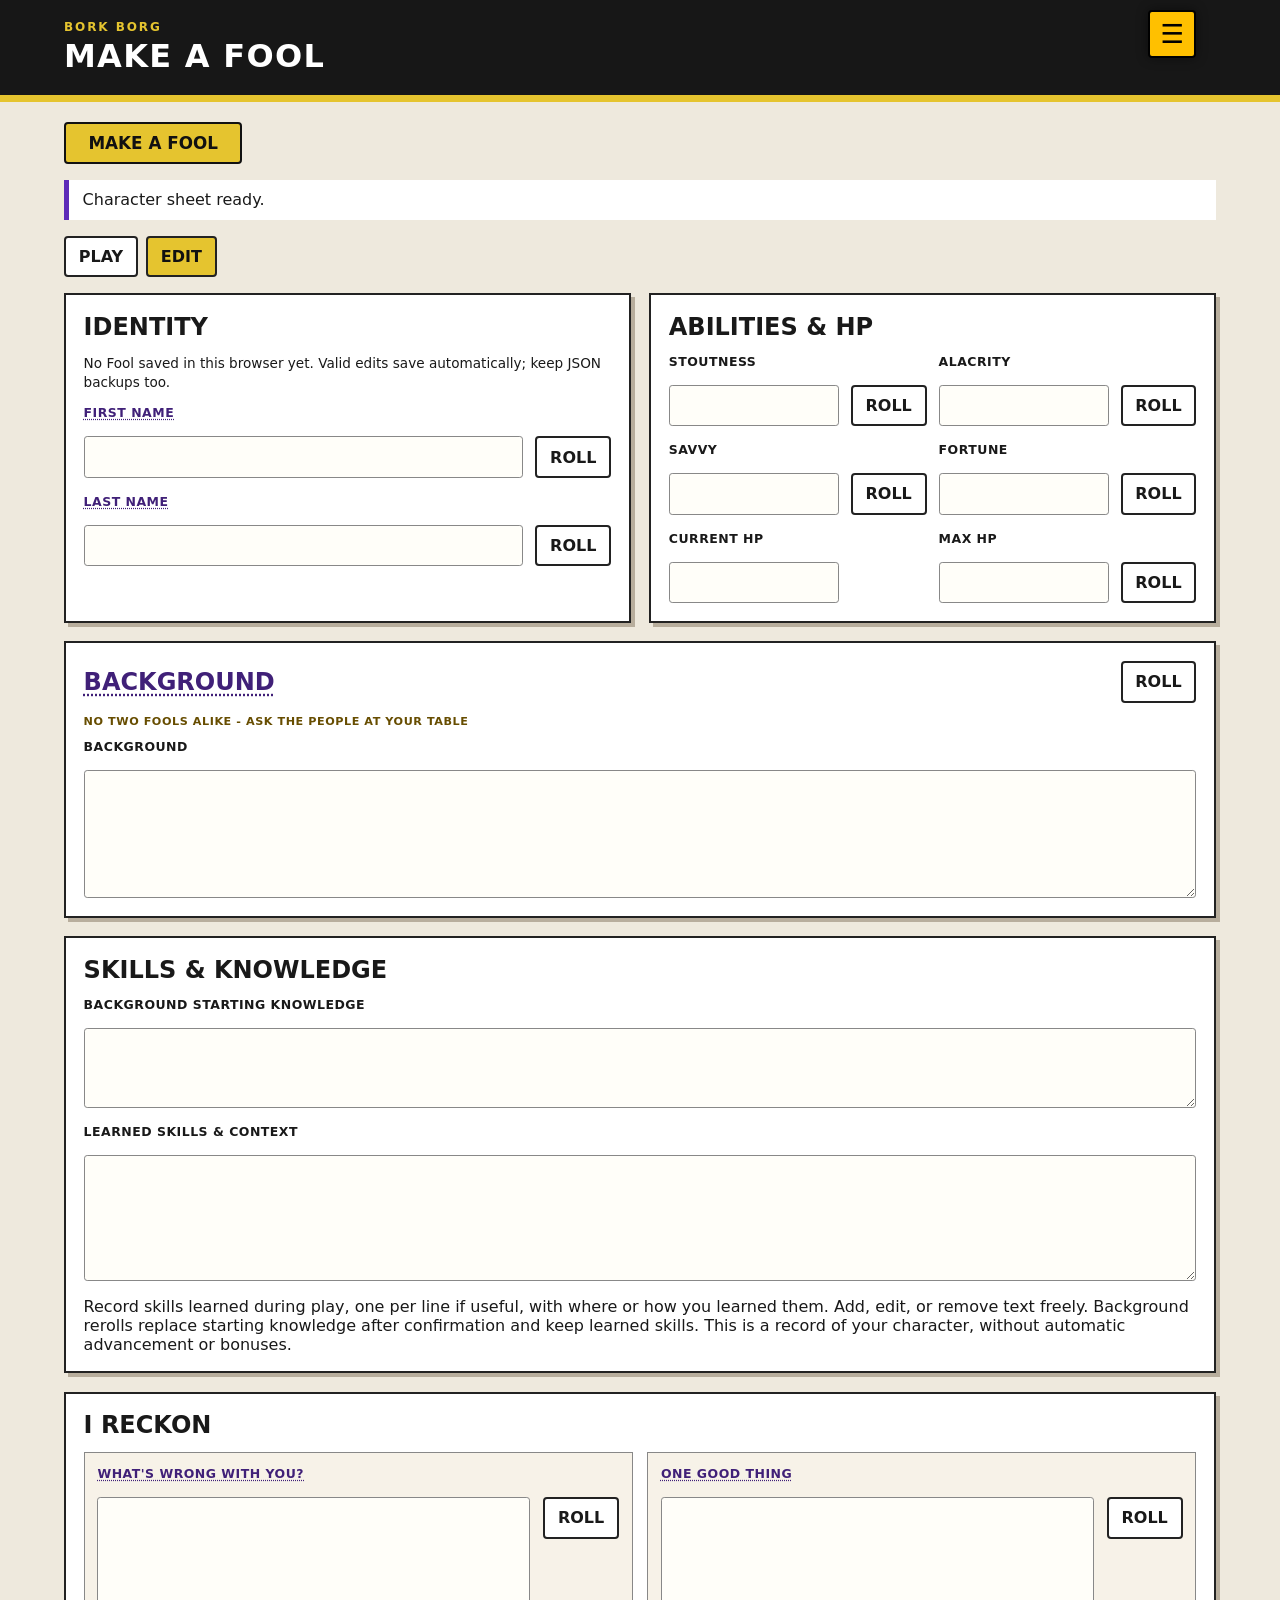
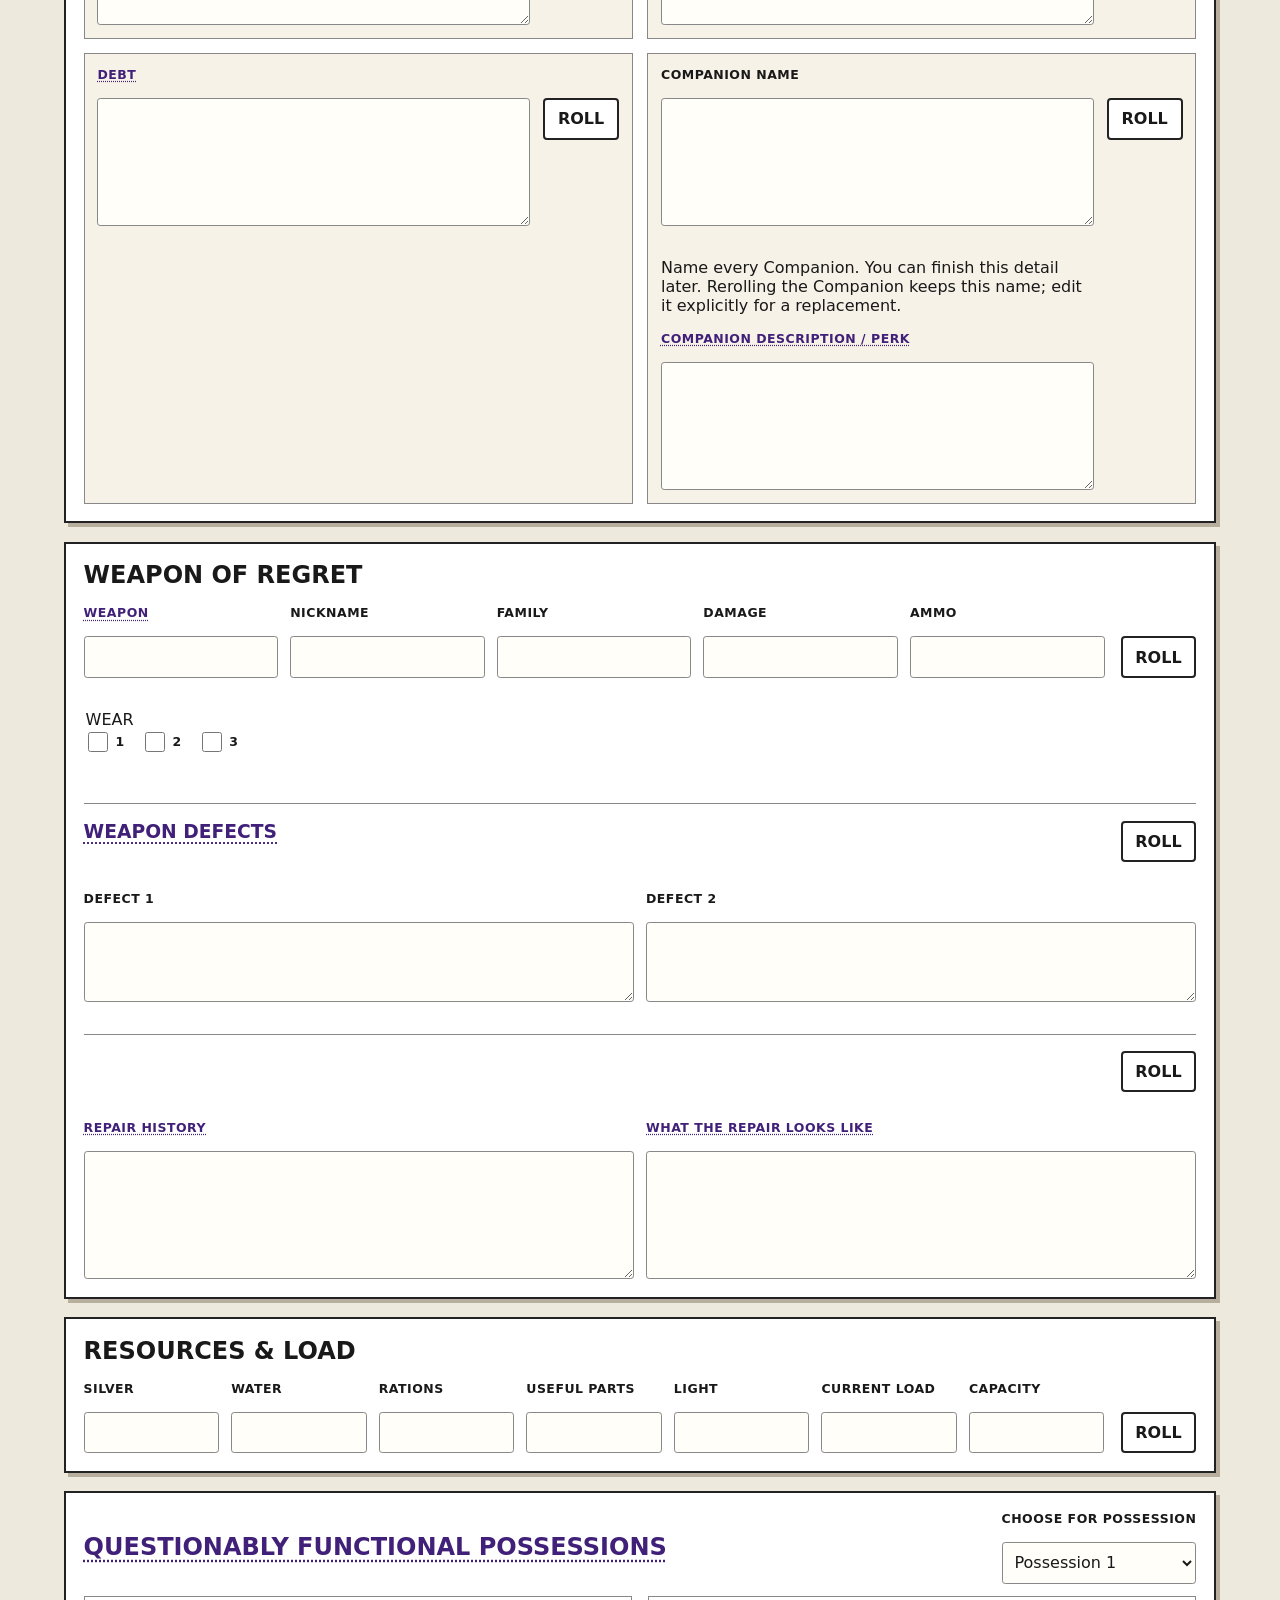
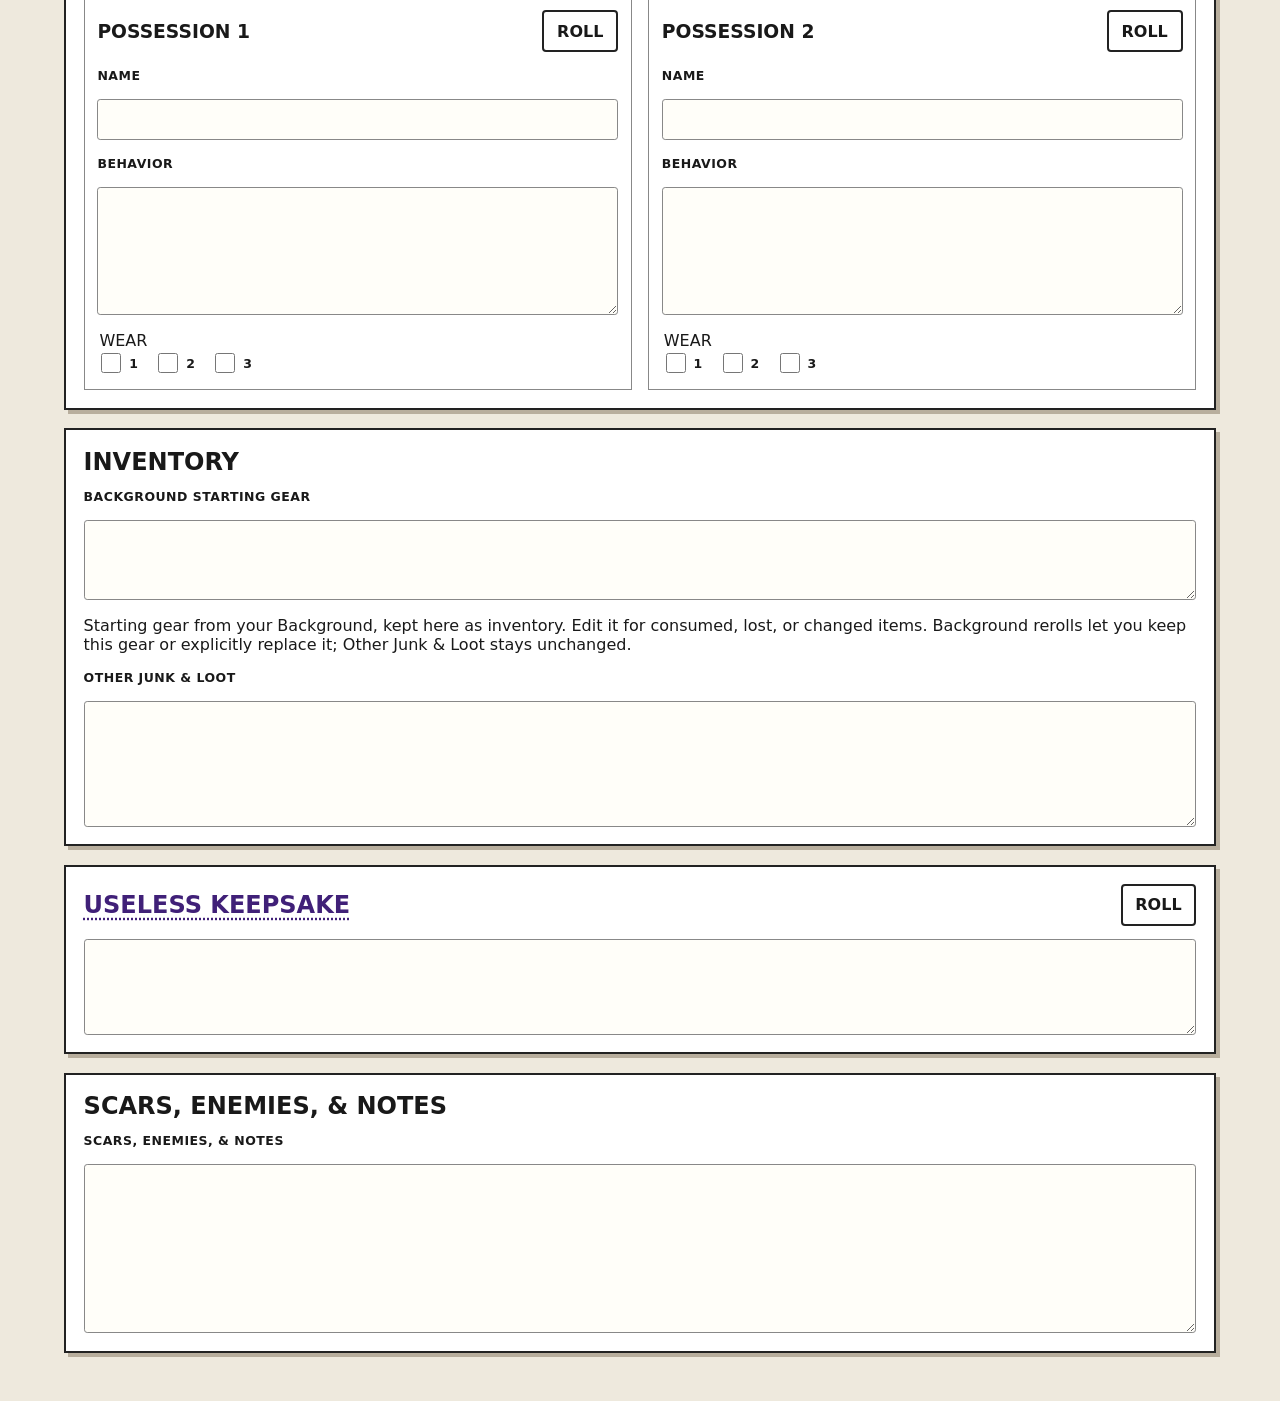
==== commit f5125a85: "Publish MAKE A FOOL 3f693f3ef7e96577538d0f49f807624c2efbe139" ====
--- a/borkborg/make-a-fool/index.html
+++ b/borkborg/make-a-fool/index.html
@@ -20,10 +20,10 @@
       <a href="#sheet" data-nav-section="sheet">Character sheet</a>
       <a href="/borkborg/tables/" target="_blank" rel="noopener">Tables (opens a new tab)</a>
       <a href="#field-abilities" data-nav-section="field-abilities">Abilities &amp; HP</a>
-      <a href="#field-resources" data-nav-section="field-resources">Resources</a>
+      <a href="#field-background" data-nav-section="field-background">Background, skills &amp; I Reckon</a>
       <a href="#field-weapon" data-nav-section="field-weapon">Weapon of Regret</a>
-      <a href="#field-possessions" data-nav-section="field-possessions">Possessions</a>
-      <a href="#field-notes" data-nav-section="field-notes">Inventory &amp; notes</a>
+      <a href="#field-resources" data-nav-section="field-resources">Resources &amp; inventory</a>
+      <a href="#field-notes" data-nav-section="field-notes">Scars, Enemies, &amp; Notes</a>
     </nav>
     <div class="masthead-actions">
       <label class="theme-picker">Theme<select id="theme-choice"><option value="system">System</option><option value="light">Light</option><option value="dark">Dark</option></select></label>
@@ -33,21 +33,21 @@
     <section class="navigation-files" aria-labelledby="backup-title"><div class="section-title"><h2 id="backup-title">Save or load a Fool</h2><div class="actions"><button id="download-json" type="button">Download JSON</button><button id="download-markdown" type="button">Download Markdown</button><button id="import-json" type="button" aria-haspopup="dialog">Import JSON</button></div></div><input id="import-file" type="file" accept=".json,application/json" hidden><details class="navigation-help"><summary>Saving, formats, and backups</summary><p>Download JSON for the current Fool, including your edits, outstanding details, and history. In a fresh session, choose Import JSON and select your saved file. Review it, then replace the current Fool or cancel. You can download the current Fool before replacing it.</p><p>Markdown is an export-only readable sheet of recorded character fields and outstanding choices. History and catalog provenance are summarized; the complete event ledger and machine metadata are omitted. Markdown cannot be imported. Keep JSON for a complete portable backup.</p><p>This release supports portable data 0.0.4 only. Older and future files are rejected without conversion. Keep a backup before replacing or resetting data.</p><p>Valid edits save automatically in this browser and restore when you reload. This is one browser-local Fool, not an account or cloud backup. Download JSON to keep a portable copy; clearing site data or changing browsers can remove access to the local save.</p></details><details class="serialization"><summary>Portable state preview</summary><p>This read-only JSON is the current Fool used by Download JSON. It updates with valid edits in this browser; Import JSON replaces it only after review and confirmation.</p><textarea id="serialized" readonly aria-label="Current portable Fool state"></textarea></details></section>
   </dialog>
   <main>
-    <section id="choice-panel" class="candidate" hidden aria-labelledby="choice-title">
-      <div><p class="eyebrow">Outstanding character details</p><h2 id="choice-title">Finish these when you are ready</h2><p>These details do not stop you from using or editing the rest of the Fool.</p></div>
-      <div id="choices" class="choices" aria-live="polite"></div>
-    </section>
     <div id="draft-status" class="status draft-error" role="alert" hidden><p id="draft-message"></p><button id="discard-draft" type="button">Discard invalid draft</button></div>
     <button id="start-fool" class="primary" type="button">Make a Fool</button>
-    <p id="status" class="status" role="status" aria-live="polite">Ready to make trouble.</p>
+    <p id="status" class="status" role="status" aria-live="polite">Ready to make trouble.</p><div id="play-edit-controls" class="play-edit-controls" role="group" aria-label="Sheet presentation"><button type="button" data-mode="play" aria-pressed="false">Play</button><button type="button" data-mode="edit" aria-pressed="true">Edit</button></div>
     <dialog id="import-dialog" class="card import-dialog" aria-labelledby="import-title" aria-describedby="import-summary import-warning"><h2 id="import-title">Replace the current Fool?</h2><p id="import-summary"></p><p id="import-warning">This replaces the whole current Fool, including its history and outstanding details. Download the current Fool first if you want to keep it.</p><div class="actions"><button id="import-cancel" type="button" autofocus>Cancel</button><button id="import-backup" type="button">Download current JSON</button><button id="import-replace" type="button">Replace with imported Fool</button></div><p id="import-status" role="status" aria-live="polite"></p></dialog>
     <section id="local-recovery" class="card" hidden aria-labelledby="recovery-title"><h2 id="recovery-title">Saved data needs your attention</h2><p id="recovery-status" role="status" aria-live="polite"></p><p>Raw backup preserves the original text. It is not a validated JSON export for this release. Starting new removes this saved payload only after confirmation.</p><div class="actions"><button id="raw-backup" type="button">Download raw backup</button><button id="reset-local" type="button">Start new / reset saved data</button></div></section>
     <form id="sheet" class="sheet" novalidate>
-      <section class="card identity"><div class="section-title"><h2>Identity</h2></div><p id="storage-status" class="save-status" role="status" aria-live="polite"></p><div class="grid two">
+      <section id="field-identity" class="card identity" data-sheet-section="identity"><div class="section-title"><h2>Identity</h2></div><p id="storage-status" class="save-status" role="status" aria-live="polite"></p><div class="grid two">
         <label id="field-first-name">First name<input data-field="identity.name.firstName"><a class="table-link" href="#table-first_name">View table: d10 block / d20 entry</a></label><button data-roll="firstName" type="button" aria-label="Roll first name">ROLL</button>
         <label id="field-last-name">Last name<input data-field="identity.name.lastName"><a class="table-link" href="#table-last_name">View table</a></label><button data-roll="lastName" type="button" aria-label="Roll last name">ROLL</button>
       </div></section>
-      <section id="field-abilities" class="card"><div class="section-title"><h2>Abilities &amp; HP</h2></div><div class="grid abilities">
+      <section id="choice-panel" class="candidate wide" data-sheet-section="identity" hidden aria-labelledby="choice-title">
+        <div><p class="eyebrow">Outstanding character details</p><h2 id="choice-title">Finish these when you are ready</h2><p>These details do not stop you from using or editing the rest of the Fool.</p></div>
+        <p class="play-edit-hint">Switch to Edit to finish these details.</p><div id="choices" class="choices" aria-live="polite"></div>
+      </section>
+      <section id="field-abilities" class="card" data-sheet-section="abilities"><div class="section-title"><h2>Abilities &amp; HP</h2></div><div class="grid abilities">
         <label>STOUTNESS<input inputmode="numeric" data-field="abilities.stoutness"></label><button data-roll="stoutness" type="button" aria-label="Roll Stoutness">ROLL</button>
         <label>ALACRITY<input inputmode="numeric" data-field="abilities.alacrity"></label><button data-roll="alacrity" type="button" aria-label="Roll Alacrity">ROLL</button>
         <label>SAVVY<input inputmode="numeric" data-field="abilities.savvy"></label><button data-roll="savvy" type="button" aria-label="Roll Savvy">ROLL</button>
@@ -55,19 +55,20 @@
         <label>Current HP<input inputmode="numeric" data-field="health.hp.current"></label><span></span>
         <label>Max HP<input inputmode="numeric" data-field="health.hp.maximum"></label><button data-roll="hp" type="button" aria-label="Roll maximum HP">ROLL</button>
       </div></section>
-      <section id="field-background" class="card wide"><div class="section-title"><h2>Background</h2><div class="actions"><a class="table-link" href="#table-background">View table</a><button data-roll="background" type="button" aria-label="Roll Background">ROLL</button></div></div><p class="reminder">NO TWO FOOLS ALIKE - ASK THE PEOPLE AT YOUR TABLE</p><div class="grid background-field"><label>Background<textarea data-field="background.name"></textarea></label></div></section>
-      <section class="card wide" id="field-knowledge"><div class="section-title"><h2>Skills &amp; Knowledge</h2></div><label>Background starting knowledge<textarea data-field="background.know" aria-describedby="knowledge-help"></textarea></label><label>Learned skills &amp; context<textarea rows="5" data-field="knowledge.learned" aria-describedby="knowledge-help"></textarea></label><p id="knowledge-help">Record skills learned during play, one per line if useful, with where or how you learned them. Add, edit, or remove text freely. Background rerolls replace starting knowledge after confirmation and keep learned skills. This is a record of your character, without automatic advancement or bonuses.</p></section>
-      <section class="card wide"><div class="section-title"><h2>I Reckon</h2></div><div class="reckon">
+      <section id="field-background" class="card wide" data-sheet-section="traits"><div class="section-title"><h2>Background</h2><div class="actions"><a class="table-link" href="#table-background">View table</a><button data-roll="background" type="button" aria-label="Roll Background">ROLL</button></div></div><p class="reminder">NO TWO FOOLS ALIKE - ASK THE PEOPLE AT YOUR TABLE</p><div class="grid background-field"><label>Background<textarea data-field="background.name"></textarea></label></div></section>
+      <section class="card wide" id="field-knowledge" data-sheet-section="traits"><div class="section-title"><h2>Skills &amp; Knowledge</h2></div><label>Background starting knowledge<textarea data-field="background.know" aria-describedby="knowledge-help"></textarea></label><label>Learned skills &amp; context<textarea rows="5" data-field="knowledge.learned" aria-describedby="knowledge-help"></textarea></label><p id="knowledge-help">Record skills learned during play, one per line if useful, with where or how you learned them. Add, edit, or remove text freely. Background rerolls replace starting knowledge after confirmation and keep learned skills. This is a record of your character, without automatic advancement or bonuses.</p></section>
+      <section id="field-reckon" class="card wide" data-sheet-section="traits"><div class="section-title"><h2>I Reckon</h2></div><div class="reckon">
         <div class="reckon-item"><label id="field-wrong">What's Wrong With You?<textarea data-field="identity.wrong"></textarea></label><div class="reckon-actions"><a class="table-link" href="#table-wrong">View table</a><button data-roll="wrong" type="button" aria-label="Roll What's Wrong With You">ROLL</button></div></div>
         <div class="reckon-item"><label id="field-good">One Good Thing<textarea data-field="identity.good"></textarea></label><div class="reckon-actions"><a class="table-link" href="#table-good">View table</a><button data-roll="good" type="button" aria-label="Roll One Good Thing">ROLL</button></div></div>
         <div class="reckon-item"><label id="field-debt">Debt<textarea data-field="identity.debt"></textarea></label><div class="reckon-actions"><a class="table-link" href="#table-debt">View table</a><button data-roll="debt" type="button" aria-label="Roll Debt">ROLL</button></div></div>
         <div class="reckon-item companion-reckon"><div class="companion-fields"><label class="companion-name-control"><span>Companion name</span><textarea data-field="identity.companionName" rows="1" aria-describedby="companion-name-help"></textarea></label><p id="companion-name-help">Name every Companion. You can finish this detail later. Rerolling the Companion keeps this name; edit it explicitly for a replacement.</p><p id="companion-name-outstanding" role="status" hidden>Outstanding detail: name your Companion.</p><label id="field-companion">Companion description / perk<textarea data-field="identity.companion"></textarea></label></div><div class="reckon-actions"><a class="table-link" href="#table-companion">View table</a><button data-roll="companion" type="button" aria-label="Roll Companion">ROLL</button></div></div>
       </div></section>
-      <section id="field-resources" class="card wide supplies"><div class="section-title"><h2>Resources &amp; Load</h2><button data-roll="supplies" type="button" aria-label="Roll starting supplies">ROLL</button></div><div class="grid resources"><label>Silver<input data-field="resources.silver"></label><label>Water<input data-field="resources.water"></label><label>Rations<input data-field="resources.rations"></label><label>Useful Parts<input data-field="resources.parts"></label><label>Light<input data-field="resources.light"></label><label>Current load<input data-field="inventory.load.current"></label><label>Capacity<input data-field="inventory.load.capacity"></label></div></section>
-      <section id="field-weapon" class="card wide"><div class="section-title"><h2>Weapon of Regret</h2><button data-roll="weapon" type="button" aria-label="Roll Weapon of Regret">ROLL</button></div><div class="grid weapon"><label>Weapon<input data-field="weapon.type"><a class="table-link" href="#table-weapon">View Weapon table</a></label><label>Nickname<input data-field="weapon.nickname"></label><label>Family<input data-field="weapon.family"></label><label>Damage<input data-field="weapon.damage"></label><label>Ammo<input data-field="weapon.ammo_die"></label></div><fieldset class="wear"><legend>WEAR</legend><label><input type="checkbox" data-field="weapon.wear.1"> 1</label><label><input type="checkbox" data-field="weapon.wear.2"> 2</label><label><input type="checkbox" data-field="weapon.wear.3"> 3</label></fieldset><div class="field-toolbar actions"><a class="table-link" href="#table-defect">View Defects table</a><button data-roll="defects" type="button" aria-label="Roll Weapon Defects">ROLL</button></div><div id="field-defects" class="grid equal-two"><label>Defect 1<textarea data-field="weapon.defects.1"></textarea></label><label>Defect 2<textarea data-field="weapon.defects.2"></textarea></label></div><div class="repair-toolbar"><div class="actions"><a class="table-link" href="#table-repair">View Repair History table</a><a class="table-link" href="#table-repair_appearance">View Repair Appearance table</a><button data-roll="repair" type="button" aria-label="Roll Weapon Repair">ROLL</button></div></div><div id="field-repair" class="grid equal-two"><label>Repair history<textarea data-field="weapon.repair_history"></textarea></label><label>What the repair looks like<textarea data-field="weapon.repair_appearance"></textarea></label></div></section>
-      <section id="field-possessions" class="card wide"><div class="section-title"><h2>Questionably Functional Possessions</h2><a class="table-link" href="#table-possession">View table</a></div><div id="possessions" class="possessions"></div></section>
-      <section id="field-keepsake" class="card wide keepsake"><div class="section-title"><h2 id="keepsake-title">Useless Keepsake</h2><div class="actions"><a class="table-link" href="#table-keepsake">View table</a><button data-roll="keepsake" type="button" aria-label="Roll Useless Keepsake">ROLL</button></div></div><textarea aria-labelledby="keepsake-title" data-field="keepsake.description"></textarea></section>
-      <section id="field-notes" class="card wide notes"><div class="section-title"><h2>Inventory, Scars, People Angry &amp; Notes</h2></div><label>Background starting gear<textarea data-field="background.have" aria-describedby="background-gear-help"></textarea></label><p id="background-gear-help">Starting gear from your Background, kept here as inventory. Edit it for consumed, lost, or changed items. Background rerolls let you keep this gear or explicitly replace it; Other Junk &amp; Loot stays unchanged.</p><label>Other Junk &amp; Loot<textarea rows="5" data-field="inventory.other_junk"></textarea></label><label>Scars / People Angry / Notes<textarea rows="7" data-field="notes.scars_people_angry"></textarea></label></section>
+      <section id="field-weapon" class="card wide" data-sheet-section="fighting"><div class="section-title"><h2>Weapon of Regret</h2><button data-roll="weapon" type="button" aria-label="Roll Weapon of Regret">ROLL</button></div><div class="grid weapon"><label>Weapon<input data-field="weapon.type"><a class="table-link" href="#table-weapon">View Weapon table</a></label><label>Nickname<input data-field="weapon.nickname"></label><label>Family<input data-field="weapon.family"></label><label>Damage<input data-field="weapon.damage"></label><label>Ammo<input data-field="weapon.ammo_die"></label></div><fieldset class="wear"><legend>WEAR</legend><label><input type="checkbox" data-field="weapon.wear.1"> 1</label><label><input type="checkbox" data-field="weapon.wear.2"> 2</label><label><input type="checkbox" data-field="weapon.wear.3"> 3</label></fieldset><div class="field-toolbar actions"><a class="table-link" href="#table-defect">View Defects table</a><button data-roll="defects" type="button" aria-label="Roll Weapon Defects">ROLL</button></div><div id="field-defects" class="grid equal-two"><label>Defect 1<textarea data-field="weapon.defects.1"></textarea></label><label>Defect 2<textarea data-field="weapon.defects.2"></textarea></label></div><div class="repair-toolbar"><div class="actions"><a class="table-link" href="#table-repair">View Repair History table</a><a class="table-link" href="#table-repair_appearance">View Repair Appearance table</a><button data-roll="repair" type="button" aria-label="Roll Weapon Repair">ROLL</button></div></div><div id="field-repair" class="grid equal-two"><label>Repair history<textarea data-field="weapon.repair_history"></textarea></label><label>What the repair looks like<textarea data-field="weapon.repair_appearance"></textarea></label></div></section>
+      <section id="field-resources" class="card wide supplies" data-sheet-section="supplies"><div class="section-title"><h2>Resources &amp; Load</h2><button data-roll="supplies" type="button" aria-label="Roll starting supplies">ROLL</button></div><div class="grid resources"><label>Silver<input data-field="resources.silver"></label><label>Water<input data-field="resources.water"></label><label>Rations<input data-field="resources.rations"></label><label>Useful Parts<input data-field="resources.parts"></label><label>Light<input data-field="resources.light"></label><label>Current load<input data-field="inventory.load.current"></label><label>Capacity<input data-field="inventory.load.capacity"></label></div></section>
+      <section id="field-possessions" class="card wide" data-sheet-section="supplies"><div class="section-title"><h2>Questionably Functional Possessions</h2><a class="table-link" href="#table-possession">View table</a></div><div id="possessions" class="possessions"></div></section>
+      <section id="field-inventory" class="card wide" data-sheet-section="supplies"><div class="section-title"><h2>Inventory</h2></div><label>Background starting gear<textarea data-field="background.have" aria-describedby="background-gear-help"></textarea></label><p id="background-gear-help">Starting gear from your Background, kept here as inventory. Edit it for consumed, lost, or changed items. Background rerolls let you keep this gear or explicitly replace it; Other Junk &amp; Loot stays unchanged.</p><label>Other Junk &amp; Loot<textarea rows="5" data-field="inventory.other_junk"></textarea></label></section>
+      <section id="field-keepsake" class="card wide keepsake" data-sheet-section="traits"><div class="section-title"><h2 id="keepsake-title">Useless Keepsake</h2><div class="actions"><a class="table-link" href="#table-keepsake">View table</a><button data-roll="keepsake" type="button" aria-label="Roll Useless Keepsake">ROLL</button></div></div><textarea aria-labelledby="keepsake-title" data-field="keepsake.description"></textarea></section>
+      <section id="field-notes" class="card wide notes" data-sheet-section="history"><div class="section-title"><h2>Scars, Enemies, &amp; Notes</h2></div><label>Scars, Enemies, &amp; Notes<textarea rows="7" data-field="notes.scars_people_angry"></textarea></label></section>
     </form>
     <details id="creation-tables" class="creation-tables print-references"><summary id="creation-tables-title">Creation tables</summary><p>Expand a table to choose a result for the live sheet, or use the sheet's Roll / reroll controls for a random result. Results come from the source-derived catalog.</p><div id="tables"></div></details>
   </main>
--- a/borkborg/make-a-fool/app.css
+++ b/borkborg/make-a-fool/app.css
@@ -283,3 +283,16 @@
 }
 
 :root[data-theme="dark"] { --menu-fill: #FF0080; --menu-ink: #fff; }
+.play-edit-controls { display: flex; gap: .5rem; margin: 0 0 1rem; }
+.play-edit-controls [aria-pressed="true"] { background: var(--accent); color: var(--accent-ink); }
+#sheet[data-presentation-mode="play"] .abilities { grid-template-columns: repeat(2, minmax(0, 1fr)); }
+#sheet[data-presentation-mode="play"] .abilities > span:empty { display: none; }
+#sheet[data-presentation-mode="play"] [data-roll],
+#sheet[data-presentation-mode="play"] [data-select-table],
+#sheet[data-presentation-mode="play"] .reference-choose { display: none !important; }
+:root[data-presentation-mode="play"] .reference-preview .reference-choose { display: none !important; }
+.play-edit-hint { display: none; }
+#sheet[data-presentation-mode="play"] #choice-panel .play-edit-hint { display: block; }
+#sheet[data-presentation-mode="play"] #choice-panel #choices,
+#sheet[data-presentation-mode="play"] .reference-slot { display: none; }
+#sheet [data-play-locked] { background: transparent; border-color: transparent; cursor: default; }
